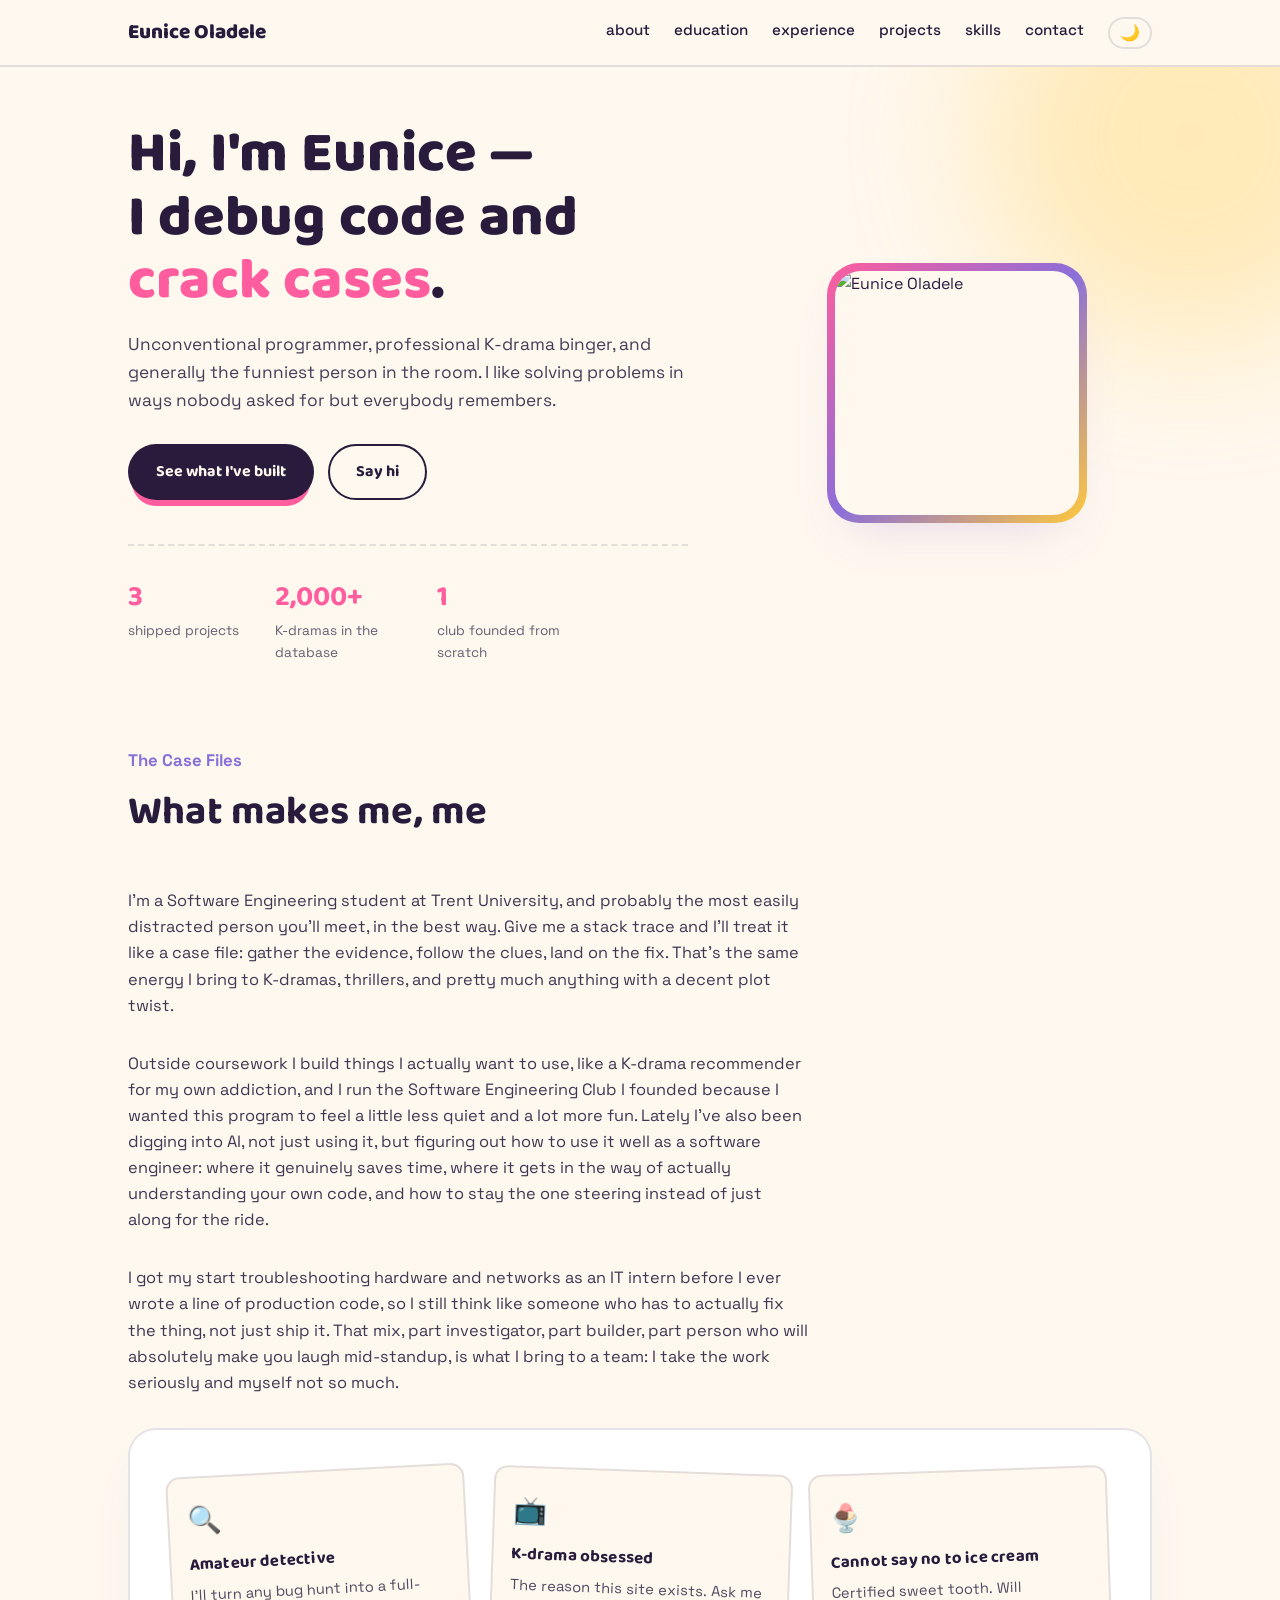
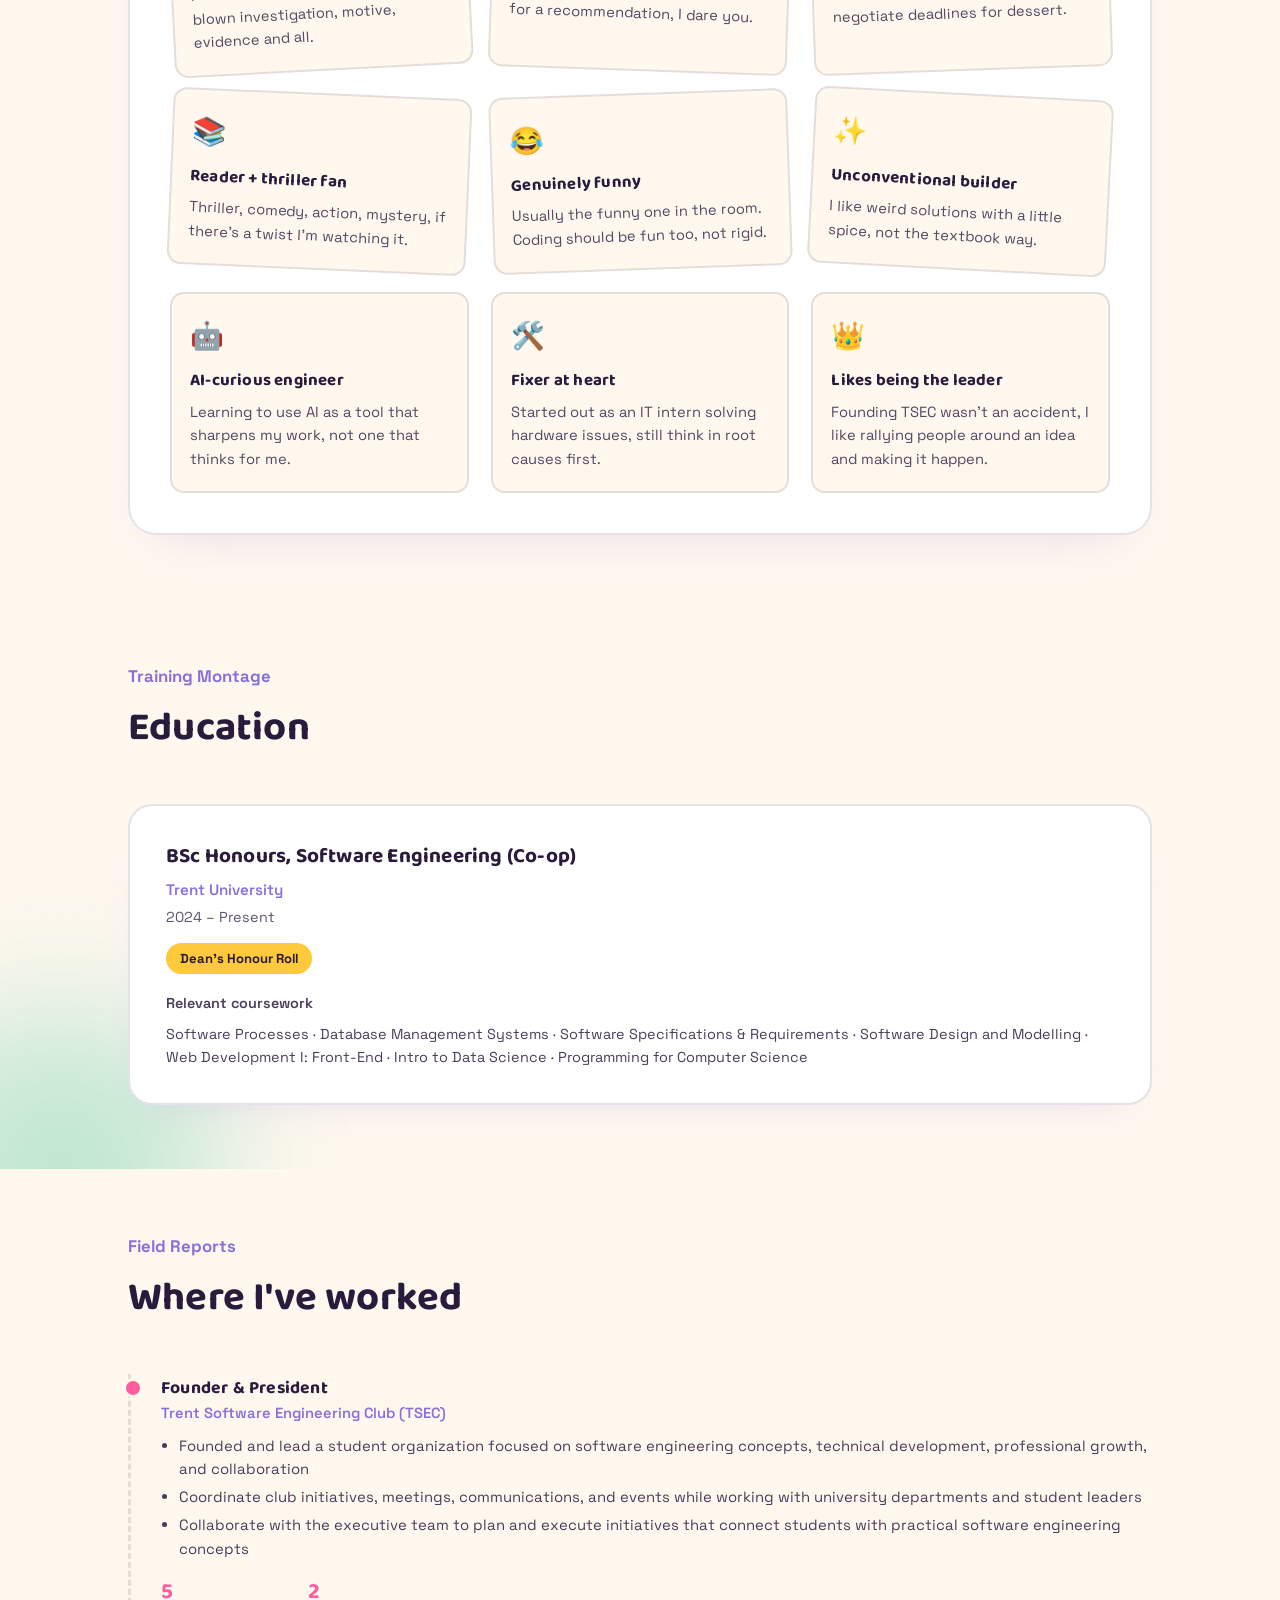
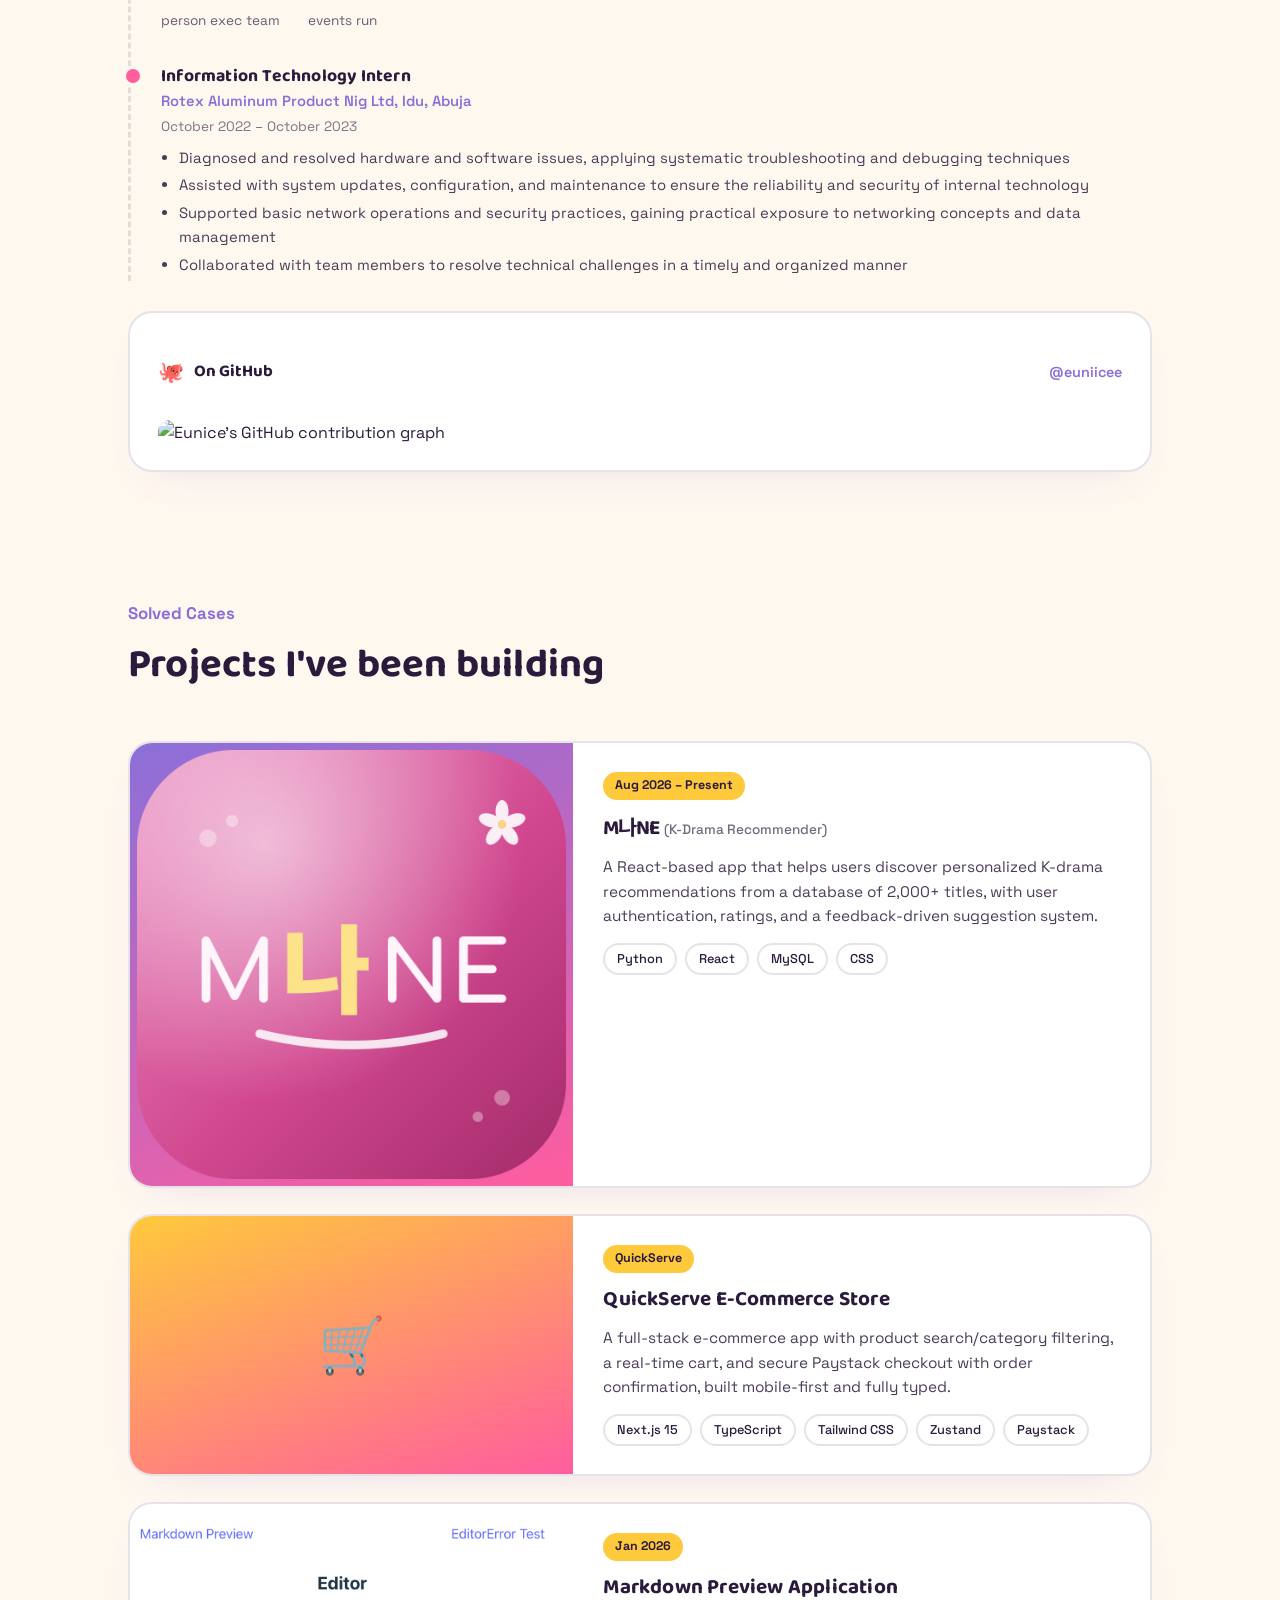
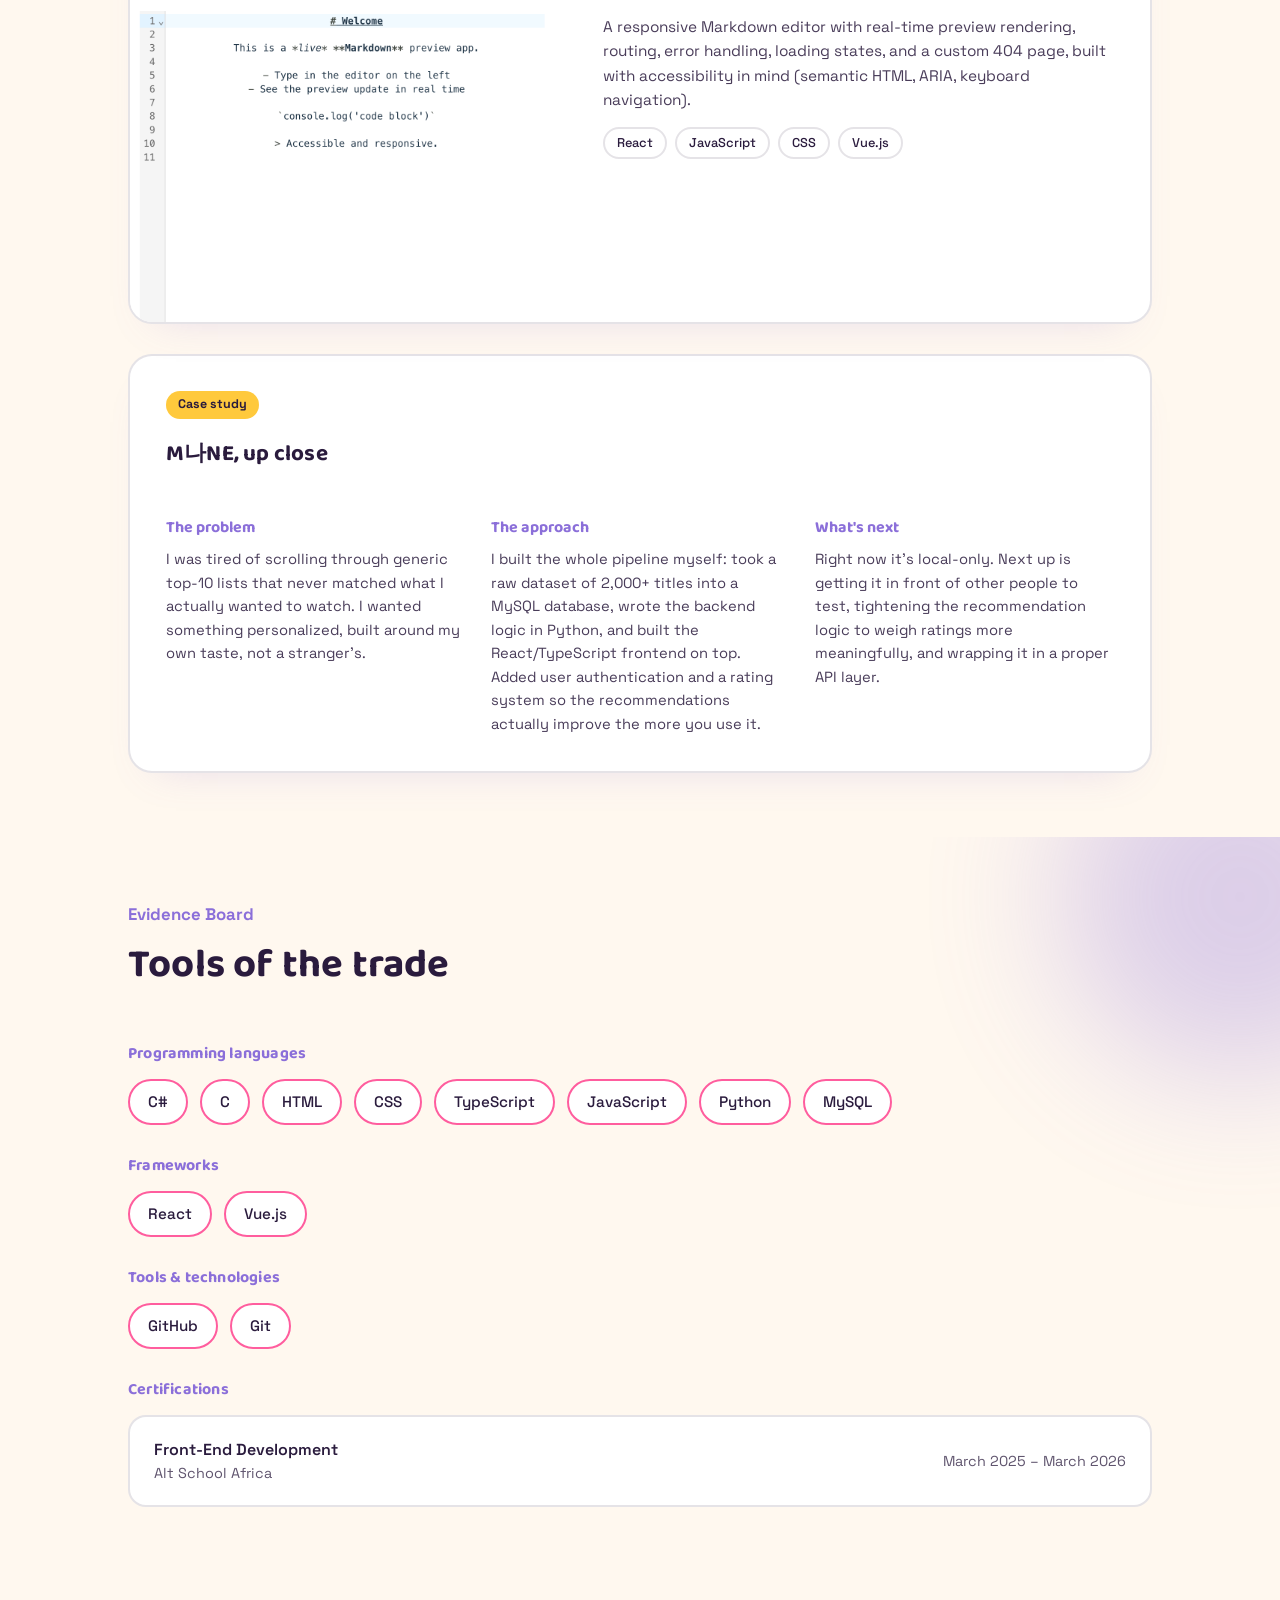
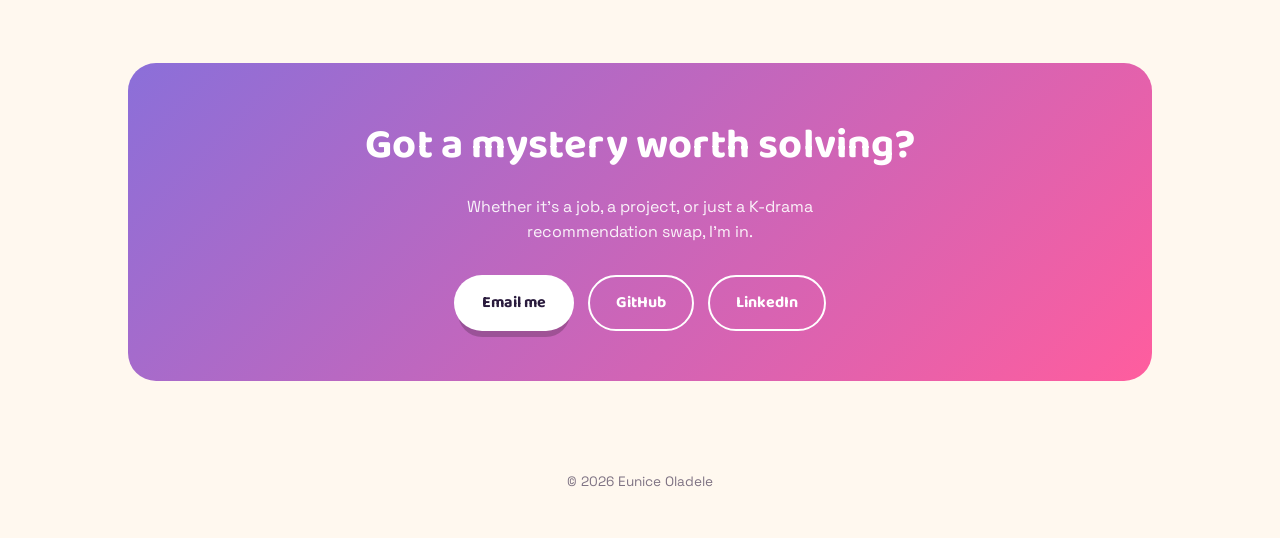
==== index.html @ f0a173c9 "Updated header" ====
<!DOCTYPE html>
<html lang="en">
<head>
<meta charset="UTF-8">
<meta name="viewport" content="width=device-width, initial-scale=1, viewport-fit=cover">
<title>Eunice Oladele — Case Closed on Boring Code</title>
<link rel="preconnect" href="https://fonts.googleapis.com">
<link href="https://fonts.googleapis.com/css2?family=Baloo+2:wght@500;700;800&family=Noto+Sans+KR:wght@700;800&family=Space+Grotesk:wght@400;500;700&display=swap" rel="stylesheet">
<link rel="stylesheet" href="style.css">
</head>
<body>

<nav>
  <div class="wrap">
    <div class="brand">Eunice<span> </span>Oladele</div>
    <ul>
      <li><a href="#about">about</a></li>
      <li><a href="#education">education</a></li>
      <li><a href="#experience">experience</a></li>
      <li><a href="#projects">projects</a></li>
      <li><a href="#skills">skills</a></li>
      <li><a href="#contact">contact</a></li>
      <li><button id="theme-toggle" aria-label="Toggle dark and light mode">🌙</button></li>
    </ul>
  </div>
</nav>

<section class="hero">
  <div class="bg-blob" style="width:420px; height:420px; top:-140px; right:-120px; background:var(--yellow);"></div>
  <div class="wrap">
    <div class="hero-text">
      <h1>Hi, I'm Eunice —<br>I debug code and <em>crack cases</em>.</h1>
      <p class="lede">Unconventional programmer, professional K-drama binger, and generally the funniest person in the room. I like solving problems in ways nobody asked for but everybody remembers.</p>
      <div class="cta-row">
        <a class="btn btn-solid" href="#projects">See what I've built</a>
        <a class="btn btn-outline" href="#contact">Say hi</a>
      </div>
      <div class="stat-row">
        <div class="stat"><strong>3</strong><span>shipped projects</span></div>
        <div class="stat"><strong>2,000+</strong><span>K-dramas in the database</span></div>
        <div class="stat"><strong>1</strong><span>club founded from scratch</span></div>
      </div>
    </div>
   
    <div class="photo-card">
      <img src="/euniicee.github.io/img/EO - 4.png" height="200" fill="%23FFF8EF"/%3E%3Ccircle cx="100" cy="78" r="38" fill="%23E8DAFB"/%3E%3Cpath d="M30 190c8-46 46-70 70-70s62 24 70 70" fill="%23E8DAFB"/%3E%3C/svg%3E" alt="Eunice Oladele">
    </div>
  </div>
</section>

<section id="about">
  <div class="wrap">
    <div class="sec-head">
      <div class="kicker">The Case Files</div>
      <h2>What makes me, me</h2>
    </div>
    <p style="max-width:68ch; font-size:1.02rem; opacity:.88; margin-bottom:32px;">
      I'm a Software Engineering student at Trent University, and probably the most easily distracted person you'll meet, in the best way. Give me a stack trace and I'll treat it like a case file: gather the evidence, follow the clues, land on the fix. That's the same energy I bring to K-dramas, thrillers, and pretty much anything with a decent plot twist.
    </p>
    <p style="max-width:68ch; font-size:1.02rem; opacity:.88; margin-bottom:32px;">
      Outside coursework I build things I actually want to use, like a K-drama recommender for my own addiction, and I run the Software Engineering Club I founded because I wanted this program to feel a little less quiet and a lot more fun. Lately I've also been digging into AI, not just using it, but figuring out how to use it well as a software engineer: where it genuinely saves time, where it gets in the way of actually understanding your own code, and how to stay the one steering instead of just along for the ride.
    </p>
    <p style="max-width:68ch; font-size:1.02rem; opacity:.88; margin-bottom:32px;">
      I got my start troubleshooting hardware and networks as an IT intern before I ever wrote a line of production code, so I still think like someone who has to actually fix the thing, not just ship it. That mix, part investigator, part builder, part person who will absolutely make you laugh mid-standup, is what I bring to a team: I take the work seriously and myself not so much.
    </p>
    <div class="board">
      <div class="pins">
        <div class="pin"><div class="ic">🔍</div><h3>Amateur detective</h3><p>I'll turn any bug hunt into a full-blown investigation, motive, evidence and all.</p></div>
        <div class="pin"><div class="ic">📺</div><h3>K-drama obsessed</h3><p>The reason this site exists. Ask me for a recommendation, I dare you.</p></div>
        <div class="pin"><div class="ic">🍨</div><h3>Cannot say no to ice cream</h3><p>Certified sweet tooth. Will negotiate deadlines for dessert.</p></div>
        <div class="pin"><div class="ic">📚</div><h3>Reader + thriller fan</h3><p>Thriller, comedy, action, mystery, if there's a twist I'm watching it.</p></div>
        <div class="pin"><div class="ic">😂</div><h3>Genuinely funny</h3><p>Usually the funny one in the room. Coding should be fun too, not rigid.</p></div>
        <div class="pin"><div class="ic">✨</div><h3>Unconventional builder</h3><p>I like weird solutions with a little spice, not the textbook way.</p></div>
        <div class="pin"><div class="ic">🤖</div><h3>AI-curious engineer</h3><p>Learning to use AI as a tool that sharpens my work, not one that thinks for me.</p></div>
        <div class="pin"><div class="ic">🛠️</div><h3>Fixer at heart</h3><p>Started out as an IT intern solving hardware issues, still think in root causes first.</p></div>
        <div class="pin"><div class="ic">👑</div><h3>Likes being the leader</h3><p>Founding TSEC wasn't an accident, I like rallying people around an idea and making it happen.</p></div>
      </div>
    </div>
  </div>
</section>

<section id="education">
  <div class="bg-blob" style="width:320px; height:320px; bottom:-160px; left:-100px; background:var(--mint);"></div>
  <div class="wrap">
    <div class="sec-head">
      <div class="kicker">Training Montage</div>
      <h2>Education</h2>
    </div>
    <div class="edu-card">
      <h3>BSc Honours, Software Engineering (Co-op)</h3>
      <div class="role">Trent University</div>
      <div class="meta">2024 – Present</div>
      <span class="honor">Dean's Honour Roll</span>
      <div class="courses">
        <strong>Relevant coursework</strong>
        Software Processes · Database Management Systems · Software Specifications &amp; Requirements · Software Design and Modelling · Web Development I: Front-End · Intro to Data Science · Programming for Computer Science
      </div>
    </div>
  </div>
</section>

<section id="experience">
  <div class="wrap">
    <div class="sec-head">
      <div class="kicker">Field Reports</div>
      <h2>Where I've worked</h2>
    </div>
    <div class="timeline">
      <div class="tl-item">
        <h3>Founder &amp; President</h3>
        <div class="role">Trent Software Engineering Club (TSEC)</div>
        <ul>
          <li>Founded and lead a student organization focused on software engineering concepts, technical development, professional growth, and collaboration</li>
          <li>Coordinate club initiatives, meetings, communications, and events while working with university departments and student leaders</li>
          <li>Collaborate with the executive team to plan and execute initiatives that connect students with practical software engineering concepts</li>
        </ul>
        <div class="tsec-stats">
          <div class="stat"><strong>5</strong><span>person exec team</span></div>
          <div class="stat"><strong>2</strong><span>events run</span></div>
        </div>
      </div>
      <div class="tl-item">
        <h3>Information Technology Intern</h3>
        <div class="role">Rotex Aluminum Product Nig Ltd, Idu, Abuja</div>
        <div class="meta" style="font-size:.85rem; opacity:.6; margin-top:2px;">October 2022 – October 2023</div>
        <ul>
          <li>Diagnosed and resolved hardware and software issues, applying systematic troubleshooting and debugging techniques</li>
          <li>Assisted with system updates, configuration, and maintenance to ensure the reliability and security of internal technology</li>
          <li>Supported basic network operations and security practices, gaining practical exposure to networking concepts and data management</li>
          <li>Collaborated with team members to resolve technical challenges in a timely and organized manner</li>
        </ul>
      </div>
    </div>
    <div class="github-card">
      <div class="github-card-head">
        <span>🐙</span>
        <h4>On GitHub</h4>
        <a href="https://github.com/euniicee" target="_blank" rel="noopener">@euniicee</a>
      </div>
      <img class="github-graph" src="https://ghchart.rshah.org/FF5D9E/euniicee" alt="Eunice's GitHub contribution graph" loading="lazy">
    </div>
  </div>
</section>

<section id="projects">
  <div class="wrap">
    <div class="sec-head">
      <div class="kicker">Solved Cases</div>
      <h2>Projects I've been building</h2>
    </div>
    <div class="proj">
      <div class="proj-card">
        <div class="proj-art" style="padding:0;"><img src="[data-uri]" alt="Mㅣne app logo" style="width:100%;height:100%;object-fit:cover;display:block;"></div>
        <div class="proj-body">
          <span class="tag">Aug 2026 – Present</span>
          <h3 style="letter-spacing:-0.01em;">M<span style="display:inline-block; margin:0 -0.06em; font-family:'Noto Sans KR', 'Baloo 2', sans-serif; vertical-align:-0.03em;">나</span>NE <span style="font-family:'Space Grotesk',sans-serif; font-weight:500; font-size:.85rem; opacity:.65; letter-spacing:normal;">(K-Drama Recommender)</span></h3>
          <p>A React-based app that helps users discover personalized K-drama recommendations from a database of 2,000+ titles, with user authentication, ratings, and a feedback-driven suggestion system.</p>
          <div class="stack">
            <span class="chip">Python</span><span class="chip">React</span><span class="chip">MySQL</span><span class="chip">CSS</span>
          </div>
        </div>
      </div>
      <div class="proj-card">
        <div class="proj-art alt2">🛒</div>
        <div class="proj-body">
          <span class="tag">QuickServe</span>
          <h3>QuickServe E-Commerce Store</h3>
          <p>A full-stack e-commerce app with product search/category filtering, a real-time cart, and secure Paystack checkout with order confirmation, built mobile-first and fully typed.</p>
          <div class="stack">
            <span class="chip">Next.js 15</span><span class="chip">TypeScript</span><span class="chip">Tailwind CSS</span><span class="chip">Zustand</span><span class="chip">Paystack</span>
          </div>
        </div>
      </div>
      <div class="proj-card">
        <div class="proj-art alt" style="padding:0;"><img src="[data-uri]" alt="Markdown Preview Application editor screenshot" style="width:100%;height:100%;object-fit:cover;display:block;"></div>
        <div class="proj-body">
          <span class="tag">Jan 2026</span>
          <h3>Markdown Preview Application</h3>
          <p>A responsive Markdown editor with real-time preview rendering, routing, error handling, loading states, and a custom 404 page, built with accessibility in mind (semantic HTML, ARIA, keyboard navigation).</p>
          <div class="stack">
            <span class="chip">React</span><span class="chip">JavaScript</span><span class="chip">CSS</span><span class="chip">Vue.js</span>
          </div>
        </div>
      </div>
    </div>

    <div class="case-study">
      <div class="case-head">
        <span class="tag">Case study</span>
        <h3>M나NE, up close</h3>
      </div>
      <div class="case-grid">
        <div class="case-col">
          <h4>The problem</h4>
          <p>I was tired of scrolling through generic top-10 lists that never matched what I actually wanted to watch. I wanted something personalized, built around my own taste, not a stranger's.</p>
        </div>
        <div class="case-col">
          <h4>The approach</h4>
          <p>I built the whole pipeline myself: took a raw dataset of 2,000+ titles into a MySQL database, wrote the backend logic in Python, and built the React/TypeScript frontend on top. Added user authentication and a rating system so the recommendations actually improve the more you use it.</p>
        </div>
        <div class="case-col">
          <h4>What's next</h4>
          <p>Right now it's local-only. Next up is getting it in front of other people to test, tightening the recommendation logic to weigh ratings more meaningfully, and wrapping it in a proper API layer.</p>
        </div>
      </div>
    </div>
  </div>
</section>

<section id="skills">
  <div class="bg-blob" style="width:360px; height:360px; top:-120px; right:-140px; background:var(--grape);"></div>
  <div class="wrap">
    <div class="sec-head">
      <div class="kicker">Evidence Board</div>
      <h2>Tools of the trade</h2>
    </div>
    <div class="skill-block">
      <h3>Programming languages</h3>
      <div class="skill-grid">
        <span class="chip">C#</span><span class="chip">C</span><span class="chip">HTML</span><span class="chip">CSS</span><span class="chip">TypeScript</span><span class="chip">JavaScript</span><span class="chip">Python</span><span class="chip">MySQL</span>
      </div>
    </div>
    <div class="skill-block">
      <h3>Frameworks</h3>
      <div class="skill-grid"><span class="chip">React</span><span class="chip">Vue.js</span></div>
    </div>
    <div class="skill-block">
      <h3>Tools &amp; technologies</h3>
      <div class="skill-grid"><span class="chip">GitHub</span><span class="chip">Git</span></div>
    </div>
    <div class="skill-block">
      <h3>Certifications</h3>
      <div class="cert-card">
        <div>
          <div class="name">Front-End Development</div>
          <div class="issuer">Alt School Africa</div>
        </div>
        <div class="issuer">March 2025 – March 2026</div>
      </div>
    </div>
  </div>
</section>

<section id="contact">
  <div class="wrap">
    <div class="contact-card">
      <h2>Got a mystery worth solving?</h2>
      <p>Whether it's a job, a project, or just a K-drama recommendation swap, I'm in.</p>
      <div class="cta-row">
        <a class="btn btn-solid" href="mailto:euniceoladele0@gmail.com">Email me</a>
        <a class="btn btn-outline" href="https://github.com/euniicee" target="_blank" rel="noopener">GitHub</a>
        <a class="btn btn-outline" href="https://linkedin.com/in/eunice-oladele" target="_blank" rel="noopener">LinkedIn</a>
      </div>
    </div>
  </div>
</section>

<footer>© 2026 Eunice Oladele</footer>

<script>
  (function() {
    var root = document.documentElement;
    var btn = document.getElementById('theme-toggle');
    var saved = localStorage.getItem('theme');
    if (saved) {
      root.setAttribute('data-theme', saved);
      btn.textContent = saved === 'dark' ? '☀️' : '🌙';
    }
    btn.addEventListener('click', function() {
      var current = root.getAttribute('data-theme');
      var isDark = current === 'dark' || (!current && window.matchMedia('(prefers-color-scheme: dark)').matches);
      var next = isDark ? 'light' : 'dark';
      root.setAttribute('data-theme', next);
      localStorage.setItem('theme', next);
      btn.textContent = next === 'dark' ? '☀️' : '🌙';
    });
  })();
</script>
</body>
</html>
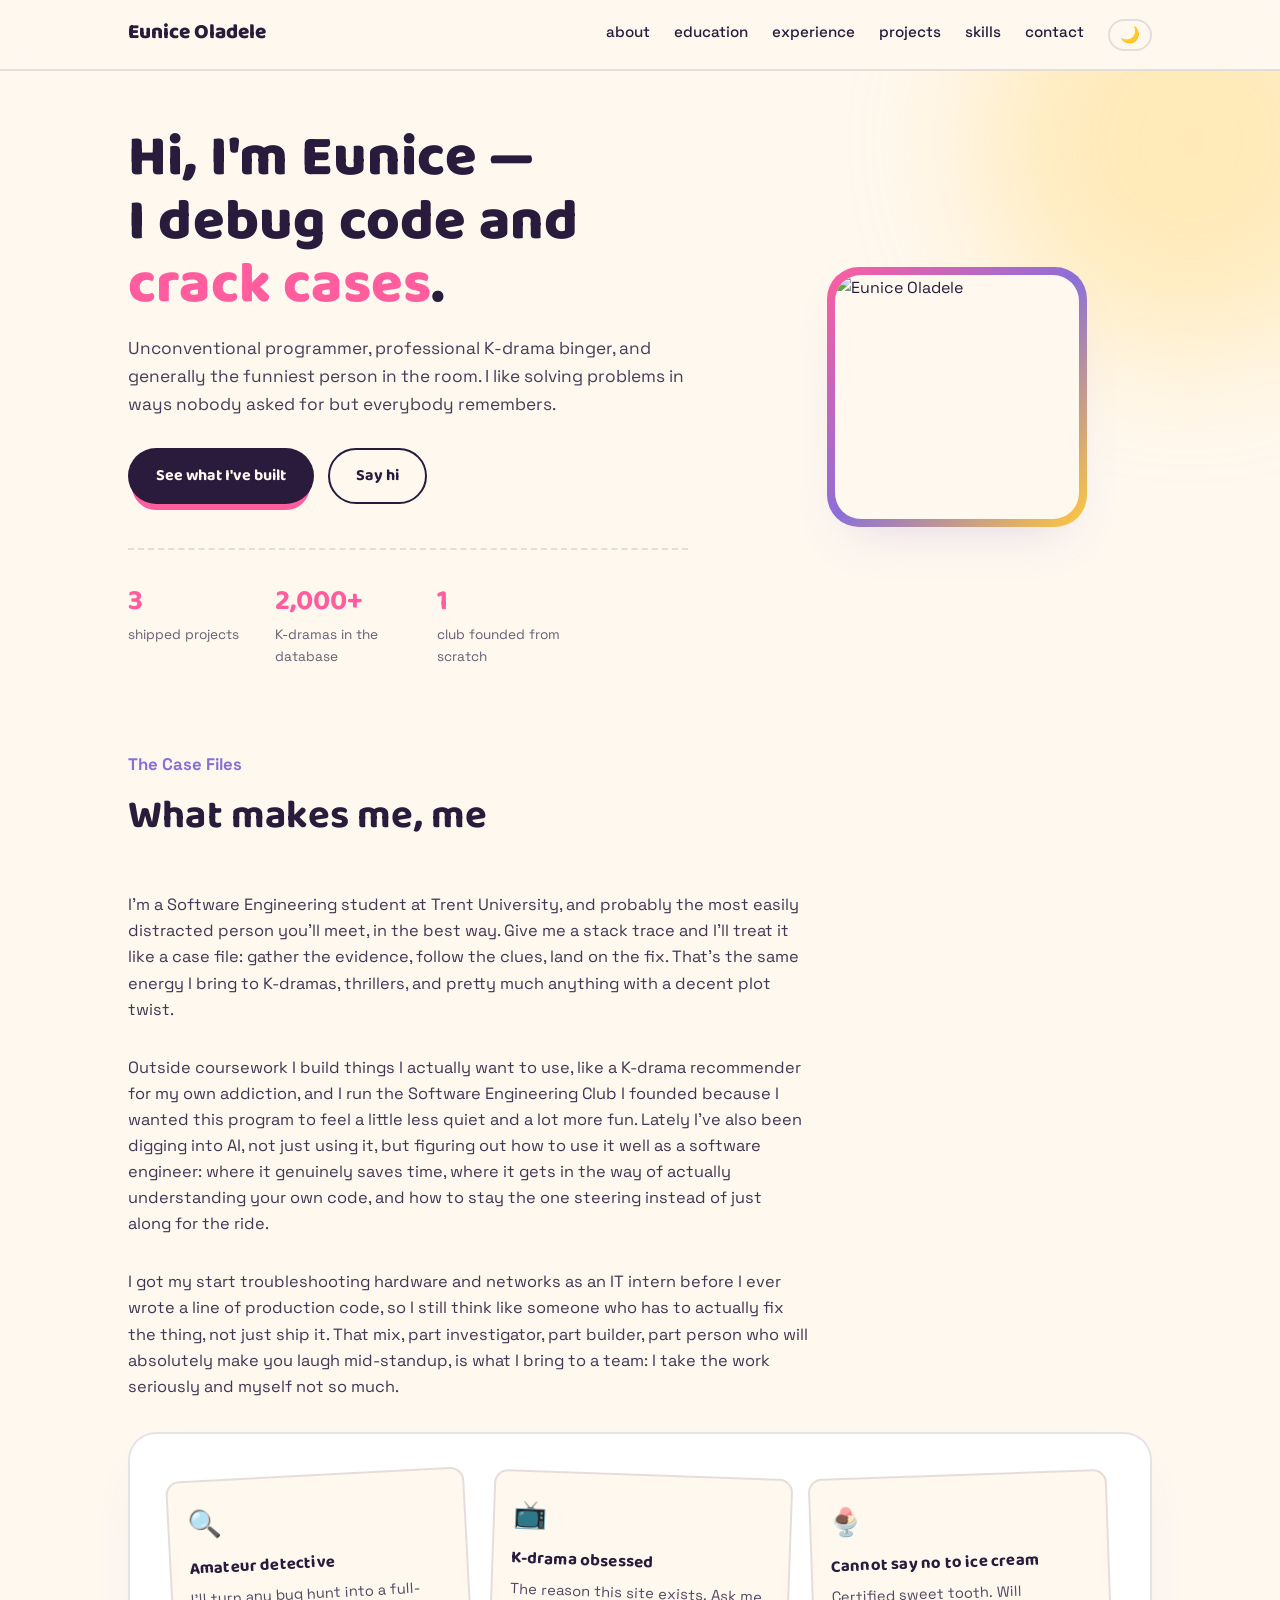
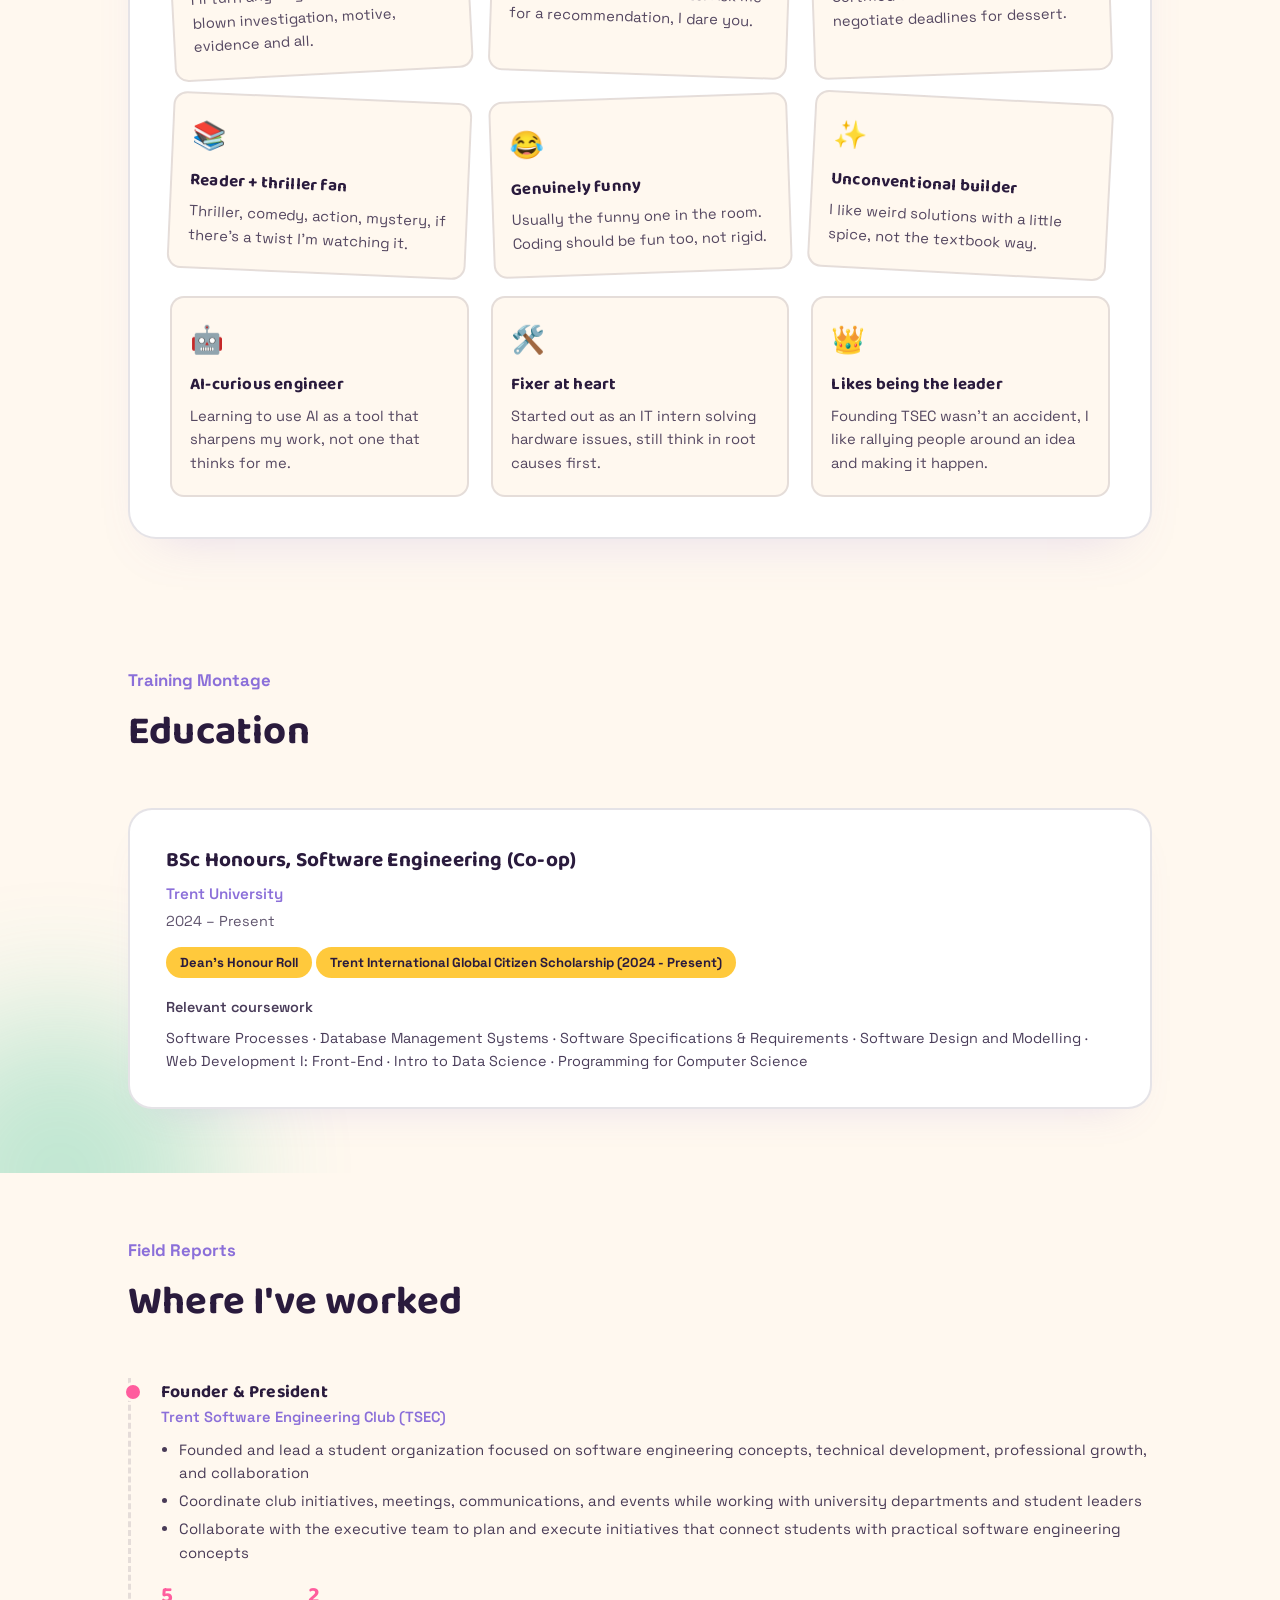
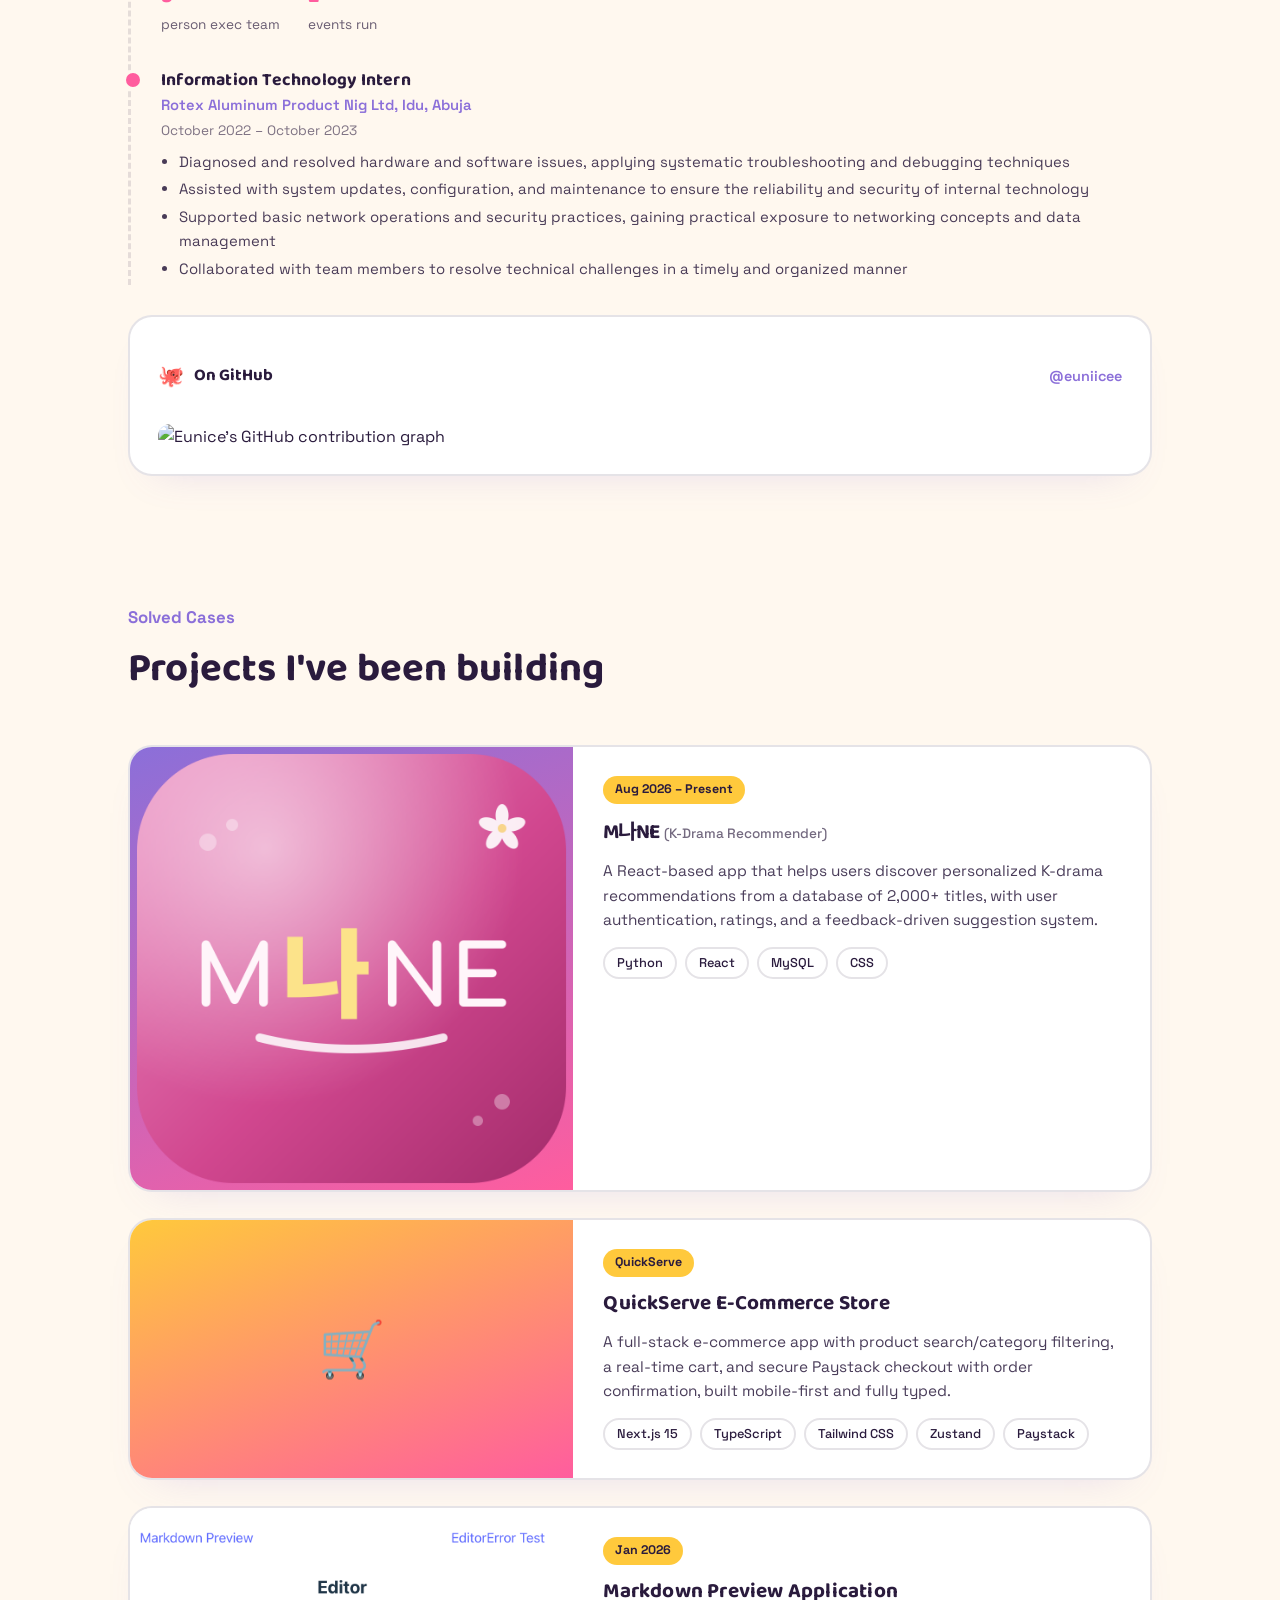
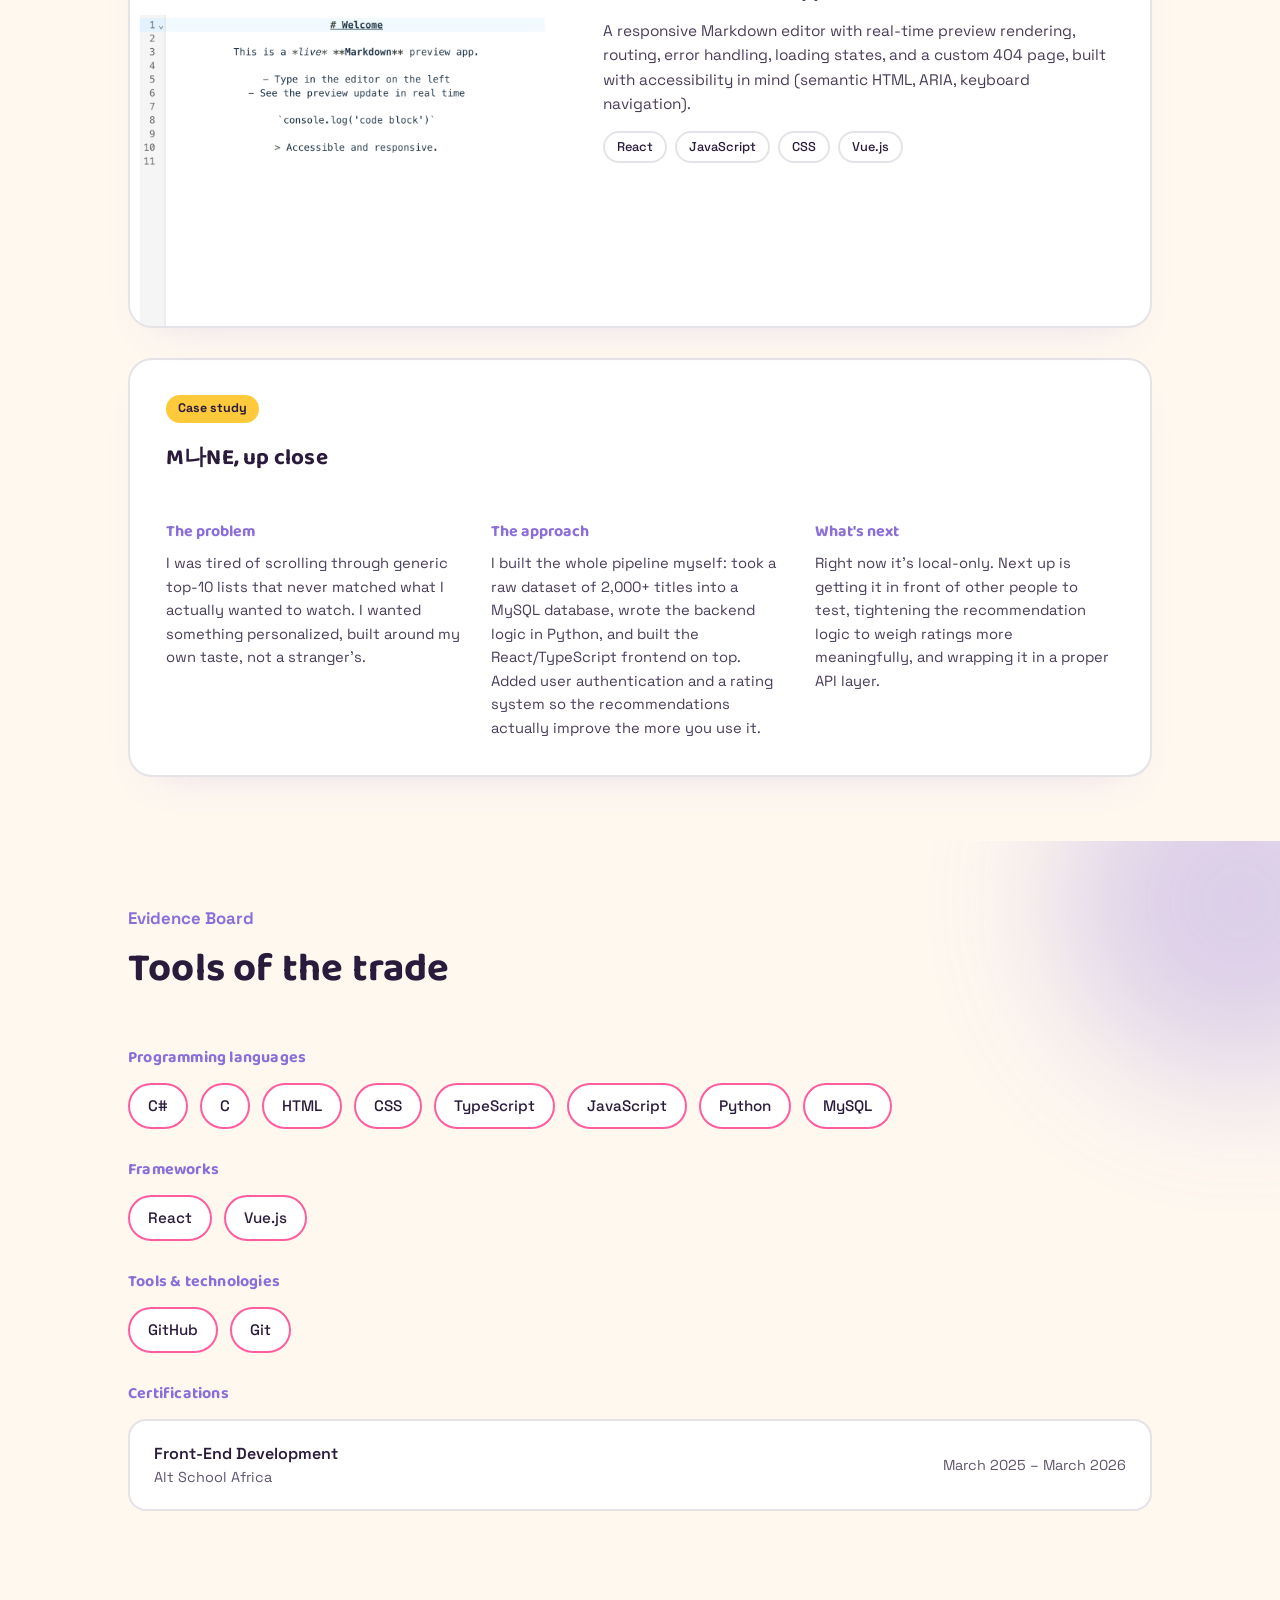
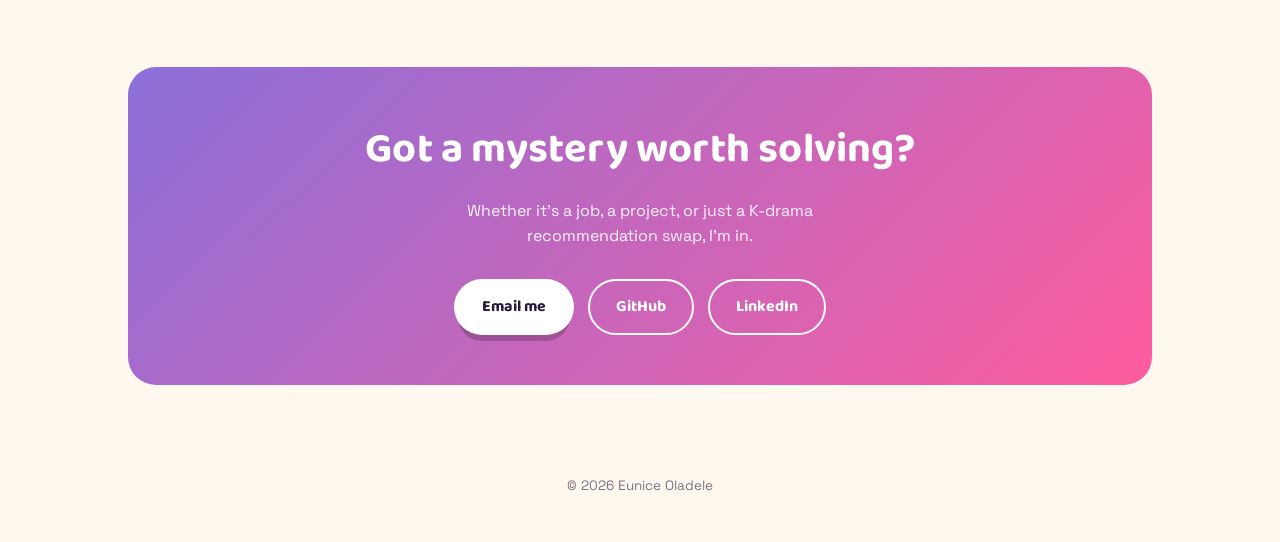
==== commit e2fee4a6: "updated formatting" ====
--- a/index.html
+++ b/index.html
@@ -12,7 +12,9 @@
 
 <nav>
   <div class="wrap">
-    <div class="brand">Eunice<span> </span>Oladele</div>
+    <a href="index.html">
+      <div class="brand">Eunice<span> </span>Oladele</div>
+    </a>
     <ul>
       <li><a href="#about">about</a></li>
       <li><a href="#education">education</a></li>
@@ -43,7 +45,7 @@
     </div>
    
     <div class="photo-card">
-      <img src="/euniicee.github.io/img/EO - 4.png" height="200" fill="%23FFF8EF"/%3E%3Ccircle cx="100" cy="78" r="38" fill="%23E8DAFB"/%3E%3Cpath d="M30 190c8-46 46-70 70-70s62 24 70 70" fill="%23E8DAFB"/%3E%3C/svg%3E" alt="Eunice Oladele">
+      <img src="./img/EO - 4.png" height="200" fill="%23FFF8EF"/%3E%3Ccircle cx="100" cy="78" r="38" fill="%23E8DAFB"/%3E%3Cpath d="M30 190c8-46 46-70 70-70s62 24 70 70" fill="%23E8DAFB"/%3E%3C/svg%3E" alt="Eunice Oladele">
     </div>
   </div>
 </section>
@@ -91,6 +93,7 @@
       <div class="role">Trent University</div>
       <div class="meta">2024 – Present</div>
       <span class="honor">Dean's Honour Roll</span>
+      <span class="honor">Trent International Global Citizen Scholarship (2024 - Present)</span>
       <div class="courses">
         <strong>Relevant coursework</strong>
         Software Processes · Database Management Systems · Software Specifications &amp; Requirements · Software Design and Modelling · Web Development I: Front-End · Intro to Data Science · Programming for Computer Science
--- a/style.css
+++ b/style.css
@@ -1,195 +1,646 @@
-:root{
-    --cream:#FFF8EF;
-    --ink:#2A1B3D;
-    --pink:#FF5D9E;
-    --grape:#8B6FD9;
-    --mint:#2FBF8F;
-    --yellow:#FFC93C;
-    --card:#FFFFFF;
-    --line:rgba(42,27,61,0.12);
-    --shadow:rgba(139,111,217,0.25);
-    padding-top:env(safe-area-inset-top,0px);
-    padding-bottom:env(safe-area-inset-bottom,0px);
-    box-sizing:border-box;
+:root {
+  --cream: #fff8ef;
+  --ink: #2a1b3d;
+  --pink: #ff5d9e;
+  --grape: #8b6fd9;
+  --mint: #2fbf8f;
+  --yellow: #ffc93c;
+  --card: #ffffff;
+  --line: rgba(42, 27, 61, 0.12);
+  --shadow: rgba(139, 111, 217, 0.25);
+  padding-top: env(safe-area-inset-top, 0px);
+  padding-bottom: env(safe-area-inset-bottom, 0px);
+  box-sizing: border-box;
+}
+@media (prefers-color-scheme: dark) {
+  :root:not([data-theme="light"]) {
+    --cream: #221732;
+    --ink: #f5efff;
+    --card: #2e2043;
+    --line: rgba(245, 239, 255, 0.14);
+    --shadow: rgba(0, 0, 0, 0.4);
   }
-  @media (prefers-color-scheme: dark){
-    :root:not([data-theme="light"]){
-      --cream:#221732; --ink:#F5EFFF; --card:#2E2043; --line:rgba(245,239,255,0.14); --shadow:rgba(0,0,0,0.4);
-    }
+}
+:root[data-theme="dark"] {
+  --cream: #221732;
+  --ink: #f5efff;
+  --card: #2e2043;
+  --line: rgba(245, 239, 255, 0.14);
+  --shadow: rgba(0, 0, 0, 0.4);
+}
+html {
+  scroll-behavior: smooth;
+  scroll-padding-top: env(safe-area-inset-top, 0px);
+}
+* {
+  box-sizing: border-box;
+}
+body {
+  margin: 0;
+  background: var(--cream);
+  color: var(--ink);
+  font-family: "Space Grotesk", sans-serif;
+  line-height: 1.6;
+  overflow-x: hidden;
+}
+h1,
+h2,
+h3 {
+  font-family: "Baloo 2", sans-serif;
+  margin: 0;
+  letter-spacing: 0.2px;
+}
+a {
+  color: inherit;
+}
+.wrap {
+  max-width: 1080px;
+  margin: 0 auto;
+  padding: 0 28px;
+}
+section {
+  position: relative;
+  padding: 64px 0;
+}
+
+nav {
+  position: sticky;
+  top: env(safe-area-inset-top, 0px);
+  z-index: 50;
+  background: color-mix(in srgb, var(--cream) 88%, transparent);
+  backdrop-filter: blur(8px);
+  border-bottom: 2px solid var(--line);
+}
+nav .wrap {
+  display: flex;
+  align-items: center;
+  justify-content: space-between;
+  padding-top: 16px;
+  padding-bottom: 16px;
+}
+.brand {
+  font-family: "Baloo 2", sans-serif;
+  font-weight: 800;
+  font-size: 1.3rem;
+}
+.brand span {
+  color: var(--pink);
+}
+nav ul {
+  display: flex;
+  gap: 24px;
+  list-style: none;
+  margin: 0;
+  padding: 0;
+  flex-wrap: wrap;
+}
+nav a {
+  text-decoration: none;
+  font-weight: 500;
+  font-size: 0.95rem;
+  padding-bottom: 2px;
+  border-bottom: 2px solid transparent;
+  transition: border-color 0.2s;
+}
+nav a:hover,
+nav a:focus-visible {
+  border-color: var(--pink);
+}
+@media (max-width: 640px) {
+  nav ul {
+    gap: 12px;
+    font-size: 0.82rem;
   }
-  :root[data-theme="dark"]{
-    --cream:#221732; --ink:#F5EFFF; --card:#2E2043; --line:rgba(245,239,255,0.14); --shadow:rgba(0,0,0,0.4);
+}
+#theme-toggle {
+  background: none;
+  border: 2px solid var(--line);
+  border-radius: 100px;
+  cursor: pointer;
+  font-size: 1rem;
+  line-height: 1;
+  padding: 6px 10px;
+  color: var(--ink);
+  transition:
+    border-color 0.2s,
+    transform 0.2s;
+}
+#theme-toggle:hover {
+  border-color: var(--pink);
+  transform: scale(1.08);
+}
+
+.hero {
+  padding-top: 56px;
+  padding-bottom: 20px;
+}
+.hero .wrap {
+  display: grid;
+  grid-template-columns: 1.2fr 0.8fr;
+  gap: 48px;
+  align-items: center;
+}
+@media (max-width: 820px) {
+  .hero .wrap {
+    grid-template-columns: 1fr;
   }
-  html{scroll-behavior:smooth; scroll-padding-top:env(safe-area-inset-top,0px);}
-  *{box-sizing:border-box;}
-  body{
-    margin:0; background:var(--cream); color:var(--ink);
-    font-family:'Space Grotesk', sans-serif; line-height:1.6;
-    overflow-x:hidden;
+}
+.hero-text {
+  max-width: 56ch;
+}
+.photo-card {
+  justify-self: center;
+  width: min(260px, 70vw);
+  aspect-ratio: 1;
+  border-radius: 32px;
+  padding: 8px;
+  background: linear-gradient(135deg, var(--pink), var(--grape), var(--yellow));
+  box-shadow: 0 24px 50px -24px var(--shadow);
+}
+.photo-card img {
+  width: 100%;
+  height: 100%;
+  object-fit: cover;
+  border-radius: 26px;
+  display: block;
+  background: var(--cream);
+}
+.hero h1 {
+  font-size: clamp(2.4rem, 5vw, 3.6rem);
+  font-weight: 800;
+  line-height: 1.1;
+}
+.hero h1 em {
+  font-style: normal;
+  color: var(--pink);
+}
+.hero p.lede {
+  max-width: 56ch;
+  margin-top: 18px;
+  font-size: 1.08rem;
+  opacity: 0.85;
+}
+.cta-row {
+  display: flex;
+  gap: 14px;
+  margin-top: 30px;
+  flex-wrap: wrap;
+}
+.btn {
+  font-family: "Baloo 2", sans-serif;
+  font-weight: 700;
+  font-size: 1rem;
+  padding: 13px 26px;
+  border-radius: 100px;
+  text-decoration: none;
+  display: inline-block;
+  transition:
+    transform 0.18s ease,
+    box-shadow 0.18s ease;
+  border: 2px solid transparent;
+}
+.btn:hover,
+.btn:focus-visible {
+  transform: translateY(-3px);
+}
+.btn-solid {
+  background: var(--ink);
+  color: var(--cream);
+  box-shadow: 0 10px 0 -4px var(--pink);
+}
+.btn-outline {
+  border-color: var(--ink);
+  color: var(--ink);
+}
+
+.stat-row {
+  display: flex;
+  gap: 36px;
+  flex-wrap: wrap;
+  margin-top: 44px;
+  padding-top: 28px;
+  border-top: 2px dashed var(--line);
+}
+.stat {
+  display: flex;
+  flex-direction: column;
+}
+.stat strong {
+  font-family: "Baloo 2", sans-serif;
+  font-size: 1.8rem;
+  color: var(--pink);
+}
+.stat span {
+  font-size: 0.85rem;
+  opacity: 0.7;
+  max-width: 14ch;
+}
+
+.bg-blob {
+  position: absolute;
+  border-radius: 50%;
+  filter: blur(70px);
+  opacity: 0.3;
+  z-index: 0;
+  pointer-events: none;
+}
+section {
+  overflow: hidden;
+}
+section .wrap {
+  position: relative;
+  z-index: 1;
+}
+
+.kicker {
+  font-weight: 700;
+  color: var(--grape);
+  font-size: 1.05rem;
+  margin-bottom: 6px;
+}
+.sec-head h2 {
+  font-size: clamp(1.8rem, 3.2vw, 2.5rem);
+}
+.sec-head {
+  margin-bottom: 44px;
+  max-width: 60ch;
+}
+
+.board {
+  background: var(--card);
+  border: 2px solid var(--line);
+  border-radius: 28px;
+  padding: 40px;
+  box-shadow: 0 24px 50px -30px var(--shadow);
+}
+.pins {
+  display: grid;
+  grid-template-columns: repeat(3, 1fr);
+  gap: 22px;
+}
+@media (max-width: 760px) {
+  .pins {
+    grid-template-columns: repeat(2, 1fr);
   }
-  h1,h2,h3{font-family:'Baloo 2', sans-serif; margin:0; letter-spacing:0.2px;}
-  a{color:inherit;}
-  .wrap{max-width:1080px; margin:0 auto; padding:0 28px;}
-  section{position:relative; padding:64px 0;}
-
-  nav{
-    position:sticky; top:env(safe-area-inset-top,0px); z-index:50;
-    background:color-mix(in srgb, var(--cream) 88%, transparent);
-    backdrop-filter:blur(8px);
-    border-bottom:2px solid var(--line);
+}
+@media (max-width: 480px) {
+  .pins {
+    grid-template-columns: 1fr;
   }
-  nav .wrap{display:flex; align-items:center; justify-content:space-between; padding-top:16px; padding-bottom:16px;}
-  .brand{font-family:'Baloo 2',sans-serif; font-weight:800; font-size:1.3rem;}
-  .brand span{color:var(--pink);}
-  nav ul{display:flex; gap:24px; list-style:none; margin:0; padding:0; flex-wrap:wrap;}
-  nav a{text-decoration:none; font-weight:500; font-size:0.95rem; padding-bottom:2px; border-bottom:2px solid transparent; transition:border-color .2s;}
-  nav a:hover, nav a:focus-visible{border-color:var(--pink);}
-  @media(max-width:640px){ nav ul{gap:12px; font-size:0.82rem;} }
-  #theme-toggle{
-    background:none; border:2px solid var(--line); border-radius:100px; cursor:pointer;
-    font-size:1rem; line-height:1; padding:6px 10px; color:var(--ink); transition:border-color .2s, transform .2s;
+}
+.pin {
+  background: var(--cream);
+  border-radius: 14px;
+  padding: 20px 18px;
+  border: 2px solid var(--line);
+  transform: rotate(var(--r, 0deg));
+  transition:
+    transform 0.25s ease,
+    box-shadow 0.25s ease;
+}
+.pin:hover {
+  transform: rotate(0deg) translateY(-4px);
+  box-shadow: 0 16px 30px -14px var(--shadow);
+}
+.pin:nth-child(1) {
+  --r: -3deg;
+}
+.pin:nth-child(2) {
+  --r: 2deg;
+}
+.pin:nth-child(3) {
+  --r: -2deg;
+}
+.pin:nth-child(4) {
+  --r: 2.5deg;
+}
+.pin:nth-child(5) {
+  --r: -2deg;
+}
+.pin:nth-child(6) {
+  --r: 3deg;
+}
+.pin .ic {
+  font-size: 1.7rem;
+}
+.pin h3 {
+  font-size: 1.05rem;
+  margin-top: 10px;
+}
+.pin p {
+  margin: 6px 0 0;
+  font-size: 0.92rem;
+  opacity: 0.8;
+}
+
+.edu-card {
+  background: var(--card);
+  border: 2px solid var(--line);
+  border-radius: 24px;
+  padding: 34px 36px;
+  box-shadow: 0 20px 40px -28px var(--shadow);
+}
+.edu-card h3 {
+  font-size: 1.3rem;
+}
+.edu-card .role {
+  color: var(--grape);
+  font-weight: 600;
+  font-size: 0.95rem;
+  margin-top: 4px;
+}
+.edu-card .meta {
+  font-size: 0.9rem;
+  opacity: 0.75;
+  margin-top: 4px;
+}
+.edu-card .honor {
+  display: inline-block;
+  margin-top: 14px;
+  background: var(--yellow);
+  color: var(--ink);
+  font-weight: 700;
+  font-size: 0.82rem;
+  padding: 5px 14px;
+  border-radius: 100px;
+}
+.edu-card .courses {
+  margin-top: 18px;
+  font-size: 0.9rem;
+  opacity: 0.85;
+}
+.edu-card .courses strong {
+  display: block;
+  margin-bottom: 8px;
+  opacity: 1;
+  font-weight: 600;
+}
+
+.timeline {
+  border-left: 3px dashed var(--line);
+  padding-left: 30px;
+  display: flex;
+  flex-direction: column;
+  gap: 30px;
+}
+.tl-item {
+  position: relative;
+}
+.tl-item::before {
+  content: "";
+  position: absolute;
+  left: -38px;
+  top: 4px;
+  width: 14px;
+  height: 14px;
+  border-radius: 50%;
+  background: var(--pink);
+  border: 3px solid var(--cream);
+}
+.tl-item h3 {
+  font-size: 1.1rem;
+}
+.tl-item .role {
+  color: var(--grape);
+  font-weight: 600;
+  font-size: 0.92rem;
+}
+.tl-item ul {
+  margin: 8px 0 0;
+  padding-left: 18px;
+  opacity: 0.85;
+  font-size: 0.93rem;
+}
+.tl-item li {
+  margin-bottom: 4px;
+}
+.tsec-stats {
+  display: flex;
+  gap: 28px;
+  margin-top: 14px;
+}
+.tsec-stats .stat strong {
+  font-size: 1.4rem;
+}
+
+.github-card {
+  margin-top: 30px;
+  background: var(--card);
+  border: 2px solid var(--line);
+  border-radius: 24px;
+  padding: 24px 28px;
+  box-shadow: 0 20px 40px -28px var(--shadow);
+  overflow: hidden;
+}
+.github-card-head {
+  display: flex;
+  align-items: center;
+  gap: 10px;
+  margin-bottom: 12px;
+  flex-wrap: wrap;
+}
+.github-card-head span {
+  font-size: 1.3rem;
+}
+.github-card-head h4 {
+  font-family: "Baloo 2", sans-serif;
+  font-size: 1.05rem;
+}
+.github-card-head a {
+  margin-left: auto;
+  font-size: 0.9rem;
+  color: var(--grape);
+  font-weight: 600;
+  text-decoration: none;
+}
+.github-card-head a:hover {
+  text-decoration: underline;
+}
+.github-graph {
+  width: 100%;
+  height: auto;
+  border-radius: 12px;
+  display: block;
+}
+
+.proj {
+  display: grid;
+  grid-template-columns: 1fr;
+  gap: 26px;
+}
+.proj-card {
+  background: var(--card);
+  border-radius: 24px;
+  border: 2px solid var(--line);
+  overflow: hidden;
+  display: grid;
+  grid-template-columns: 1fr 1.3fr;
+  box-shadow: 0 20px 40px -28px var(--shadow);
+  transition: transform 0.2s ease;
+}
+.proj-card:hover {
+  transform: translateY(-4px);
+}
+@media (max-width: 720px) {
+  .proj-card {
+    grid-template-columns: 1fr;
   }
-  #theme-toggle:hover{border-color:var(--pink); transform:scale(1.08);}
-
-  .hero{padding-top:56px; padding-bottom:20px;}
-  .hero .wrap{display:grid; grid-template-columns:1.2fr 0.8fr; gap:48px; align-items:center;}
-  @media(max-width:820px){ .hero .wrap{grid-template-columns:1fr;} }
-  .hero-text{max-width:56ch;}
-  .photo-card{
-    justify-self:center; width:min(260px,70vw); aspect-ratio:1; border-radius:32px;
-    padding:8px; background:linear-gradient(135deg, var(--pink), var(--grape), var(--yellow));
-    box-shadow:0 24px 50px -24px var(--shadow);
+}
+.proj-art {
+  background: linear-gradient(160deg, var(--grape), var(--pink));
+  display: flex;
+  align-items: center;
+  justify-content: center;
+  font-size: 3.4rem;
+  color: #fff;
+  min-height: 160px;
+}
+.proj-art.alt {
+  background: linear-gradient(160deg, var(--mint), var(--grape));
+}
+.proj-art.alt2 {
+  background: linear-gradient(160deg, var(--yellow), var(--pink));
+}
+.proj-body {
+  padding: 28px 30px;
+}
+.tag {
+  display: inline-block;
+  font-size: 0.78rem;
+  font-weight: 700;
+  background: var(--yellow);
+  color: var(--ink);
+  padding: 4px 12px;
+  border-radius: 100px;
+  margin-bottom: 10px;
+}
+.proj-body h3 {
+  font-size: 1.3rem;
+}
+.proj-body p {
+  opacity: 0.85;
+  font-size: 0.96rem;
+  margin: 10px 0 14px;
+}
+.stack {
+  display: flex;
+  flex-wrap: wrap;
+  gap: 8px;
+}
+.chip {
+  font-size: 0.8rem;
+  border: 2px solid var(--line);
+  padding: 4px 12px;
+  border-radius: 100px;
+  font-weight: 500;
+}
+
+.case-study {
+  margin-top: 30px;
+  background: var(--card);
+  border: 2px solid var(--line);
+  border-radius: 24px;
+  padding: 34px 36px;
+  box-shadow: 0 20px 40px -28px var(--shadow);
+}
+.case-head {
+  margin-bottom: 20px;
+}
+.case-head h3 {
+  font-size: 1.4rem;
+  margin-top: 8px;
+}
+.case-grid {
+  display: grid;
+  grid-template-columns: repeat(3, 1fr);
+  gap: 26px;
+}
+@media (max-width: 760px) {
+  .case-grid {
+    grid-template-columns: 1fr;
   }
-  .photo-card img{
-    width:100%; height:100%; object-fit:cover; border-radius:26px; display:block; background:var(--cream);
-  }
-  .hero h1{font-size:clamp(2.4rem,5vw,3.6rem); font-weight:800; line-height:1.1;}
-  .hero h1 em{font-style:normal; color:var(--pink);}
-  .hero p.lede{max-width:56ch; margin-top:18px; font-size:1.08rem; opacity:.85;}
-  .cta-row{display:flex; gap:14px; margin-top:30px; flex-wrap:wrap;}
-  .btn{
-    font-family:'Baloo 2',sans-serif; font-weight:700; font-size:1rem;
-    padding:13px 26px; border-radius:100px; text-decoration:none; display:inline-block;
-    transition:transform .18s ease, box-shadow .18s ease; border:2px solid transparent;
-  }
-  .btn:hover, .btn:focus-visible{transform:translateY(-3px);}
-  .btn-solid{background:var(--ink); color:var(--cream); box-shadow:0 10px 0 -4px var(--pink);}
-  .btn-outline{border-color:var(--ink); color:var(--ink);}
-
-  .stat-row{display:flex; gap:36px; flex-wrap:wrap; margin-top:44px; padding-top:28px; border-top:2px dashed var(--line);}
-  .stat{display:flex; flex-direction:column;}
-  .stat strong{font-family:'Baloo 2',sans-serif; font-size:1.8rem; color:var(--pink);}
-  .stat span{font-size:.85rem; opacity:.7; max-width:14ch;}
-
-  .bg-blob{position:absolute; border-radius:50%; filter:blur(70px); opacity:.3; z-index:0; pointer-events:none;}
-  section{overflow:hidden;}
-  section .wrap{position:relative; z-index:1;}
-
-  .kicker{font-weight:700; color:var(--grape); font-size:1.05rem; margin-bottom:6px;}
-  .sec-head h2{font-size:clamp(1.8rem,3.2vw,2.5rem);}
-  .sec-head{margin-bottom:44px; max-width:60ch;}
-
-  .board{
-    background:var(--card); border:2px solid var(--line); border-radius:28px;
-    padding:40px; box-shadow:0 24px 50px -30px var(--shadow);
-  }
-  .pins{display:grid; grid-template-columns:repeat(3,1fr); gap:22px;}
-  @media(max-width:760px){ .pins{grid-template-columns:repeat(2,1fr);} }
-  @media(max-width:480px){ .pins{grid-template-columns:1fr;} }
-  .pin{
-    background:var(--cream); border-radius:14px; padding:20px 18px; border:2px solid var(--line);
-    transform:rotate(var(--r,0deg)); transition:transform .25s ease, box-shadow .25s ease;
-  }
-  .pin:hover{transform:rotate(0deg) translateY(-4px); box-shadow:0 16px 30px -14px var(--shadow);}
-  .pin:nth-child(1){--r:-3deg;} .pin:nth-child(2){--r:2deg;} .pin:nth-child(3){--r:-2deg;}
-  .pin:nth-child(4){--r:2.5deg;} .pin:nth-child(5){--r:-2deg;} .pin:nth-child(6){--r:3deg;}
-  .pin .ic{font-size:1.7rem;}
-  .pin h3{font-size:1.05rem; margin-top:10px;}
-  .pin p{margin:6px 0 0; font-size:.92rem; opacity:.8;}
-
-  .edu-card{
-    background:var(--card); border:2px solid var(--line); border-radius:24px; padding:34px 36px;
-    box-shadow:0 20px 40px -28px var(--shadow);
-  }
-  .edu-card h3{font-size:1.3rem;}
-  .edu-card .role{color:var(--grape); font-weight:600; font-size:.95rem; margin-top:4px;}
-  .edu-card .meta{font-size:.9rem; opacity:.75; margin-top:4px;}
-  .edu-card .honor{display:inline-block; margin-top:14px; background:var(--yellow); color:var(--ink); font-weight:700; font-size:.82rem; padding:5px 14px; border-radius:100px;}
-  .edu-card .courses{margin-top:18px; font-size:.9rem; opacity:.85;}
-  .edu-card .courses strong{display:block; margin-bottom:8px; opacity:1; font-weight:600;}
-
-  .timeline{border-left:3px dashed var(--line); padding-left:30px; display:flex; flex-direction:column; gap:30px;}
-  .tl-item{position:relative;}
-  .tl-item::before{content:"";position:absolute; left:-38px; top:4px; width:14px; height:14px; border-radius:50%; background:var(--pink); border:3px solid var(--cream);}
-  .tl-item h3{font-size:1.1rem;}
-  .tl-item .role{color:var(--grape); font-weight:600; font-size:.92rem;}
-  .tl-item ul{margin:8px 0 0; padding-left:18px; opacity:.85; font-size:.93rem;}
-  .tl-item li{margin-bottom:4px;}
-  .tsec-stats{display:flex; gap:28px; margin-top:14px;}
-  .tsec-stats .stat strong{font-size:1.4rem;}
-
-  .github-card{
-    margin-top:30px; background:var(--card); border:2px solid var(--line); border-radius:24px;
-    padding:24px 28px; box-shadow:0 20px 40px -28px var(--shadow); overflow:hidden;
-  }
-  .github-card-head{display:flex; align-items:center; gap:10px; margin-bottom:12px; flex-wrap:wrap;}
-  .github-card-head span{font-size:1.3rem;}
-  .github-card-head h4{font-family:'Baloo 2',sans-serif; font-size:1.05rem;}
-  .github-card-head a{margin-left:auto; font-size:.9rem; color:var(--grape); font-weight:600; text-decoration:none;}
-  .github-card-head a:hover{text-decoration:underline;}
-  .github-graph{width:100%; height:auto; border-radius:12px; display:block;}
-
-  .proj{display:grid; grid-template-columns:1fr; gap:26px;}
-  .proj-card{
-    background:var(--card); border-radius:24px; border:2px solid var(--line);
-    overflow:hidden; display:grid; grid-template-columns:1fr 1.3fr;
-    box-shadow:0 20px 40px -28px var(--shadow); transition:transform .2s ease;
-  }
-  .proj-card:hover{transform:translateY(-4px);}
-  @media(max-width:720px){ .proj-card{grid-template-columns:1fr;} }
-  .proj-art{
-    background:linear-gradient(160deg, var(--grape), var(--pink));
-    display:flex; align-items:center; justify-content:center; font-size:3.4rem; color:#fff;
-    min-height:160px;
-  }
-  .proj-art.alt{background:linear-gradient(160deg, var(--mint), var(--grape));}
-  .proj-art.alt2{background:linear-gradient(160deg, var(--yellow), var(--pink));}
-  .proj-body{padding:28px 30px;}
-  .tag{display:inline-block; font-size:.78rem; font-weight:700; background:var(--yellow); color:var(--ink); padding:4px 12px; border-radius:100px; margin-bottom:10px;}
-  .proj-body h3{font-size:1.3rem;}
-  .proj-body p{opacity:.85; font-size:.96rem; margin:10px 0 14px;}
-  .stack{display:flex; flex-wrap:wrap; gap:8px;}
-  .chip{font-size:.8rem; border:2px solid var(--line); padding:4px 12px; border-radius:100px; font-weight:500;}
-
-  .case-study{
-    margin-top:30px; background:var(--card); border:2px solid var(--line); border-radius:24px;
-    padding:34px 36px; box-shadow:0 20px 40px -28px var(--shadow);
-  }
-  .case-head{margin-bottom:20px;}
-  .case-head h3{font-size:1.4rem; margin-top:8px;}
-  .case-grid{display:grid; grid-template-columns:repeat(3,1fr); gap:26px;}
-  @media(max-width:760px){ .case-grid{grid-template-columns:1fr;} }
-  .case-col h4{font-family:'Baloo 2',sans-serif; font-size:1rem; color:var(--grape); margin-bottom:8px;}
-  .case-col p{font-size:.92rem; opacity:.85; margin:0;}
-
-  .skill-block{margin-bottom:28px;}
-  .skill-block h3{font-size:1rem; margin-bottom:12px; color:var(--grape);}
-  .skill-grid{display:flex; flex-wrap:wrap; gap:12px;}
-  .skill-grid .chip{font-size:.95rem; padding:9px 18px; background:var(--card); border-color:var(--pink);}
-  .cert-card{
-    background:var(--card); border:2px solid var(--line); border-radius:18px; padding:20px 24px;
-    display:flex; justify-content:space-between; align-items:center; flex-wrap:wrap; gap:8px;
-  }
-  .cert-card .name{font-weight:600;}
-  .cert-card .issuer{opacity:.75; font-size:.9rem;}
-
-  .contact-card{
-    background:linear-gradient(135deg, var(--grape), var(--pink)); color:#fff;
-    border-radius:28px; padding:50px 40px; text-align:center;
-  }
-  .contact-card h2{color:#fff; font-size:clamp(1.8rem,3.5vw,2.6rem);}
-  .contact-card p{opacity:.92; max-width:48ch; margin:14px auto 26px;}
-  .contact-card .cta-row{justify-content:center;}
-  .contact-card .btn-solid{background:#fff; color:var(--ink); box-shadow:0 10px 0 -4px rgba(0,0,0,.2);}
-  .contact-card .btn-outline{border-color:#fff; color:#fff;}
-  footer{text-align:center; padding:26px 0 46px; font-size:.85rem; opacity:.6;}
+}
+.case-col h4 {
+  font-family: "Baloo 2", sans-serif;
+  font-size: 1rem;
+  color: var(--grape);
+  margin-bottom: 8px;
+}
+.case-col p {
+  font-size: 0.92rem;
+  opacity: 0.85;
+  margin: 0;
+}
+
+.skill-block {
+  margin-bottom: 28px;
+}
+.skill-block h3 {
+  font-size: 1rem;
+  margin-bottom: 12px;
+  color: var(--grape);
+}
+.skill-grid {
+  display: flex;
+  flex-wrap: wrap;
+  gap: 12px;
+}
+.skill-grid .chip {
+  font-size: 0.95rem;
+  padding: 9px 18px;
+  background: var(--card);
+  border-color: var(--pink);
+}
+.cert-card {
+  background: var(--card);
+  border: 2px solid var(--line);
+  border-radius: 18px;
+  padding: 20px 24px;
+  display: flex;
+  justify-content: space-between;
+  align-items: center;
+  flex-wrap: wrap;
+  gap: 8px;
+}
+.cert-card .name {
+  font-weight: 600;
+}
+.cert-card .issuer {
+  opacity: 0.75;
+  font-size: 0.9rem;
+}
+
+.contact-card {
+  background: linear-gradient(135deg, var(--grape), var(--pink));
+  color: #fff;
+  border-radius: 28px;
+  padding: 50px 40px;
+  text-align: center;
+}
+.contact-card h2 {
+  color: #fff;
+  font-size: clamp(1.8rem, 3.5vw, 2.6rem);
+}
+.contact-card p {
+  opacity: 0.92;
+  max-width: 48ch;
+  margin: 14px auto 26px;
+}
+.contact-card .cta-row {
+  justify-content: center;
+}
+.contact-card .btn-solid {
+  background: #fff;
+  color: var(--ink);
+  box-shadow: 0 10px 0 -4px rgba(0, 0, 0, 0.2);
+}
+.contact-card .btn-outline {
+  border-color: #fff;
+  color: #fff;
+}
+footer {
+  text-align: center;
+  padding: 26px 0 46px;
+  font-size: 0.85rem;
+  opacity: 0.6;
+}
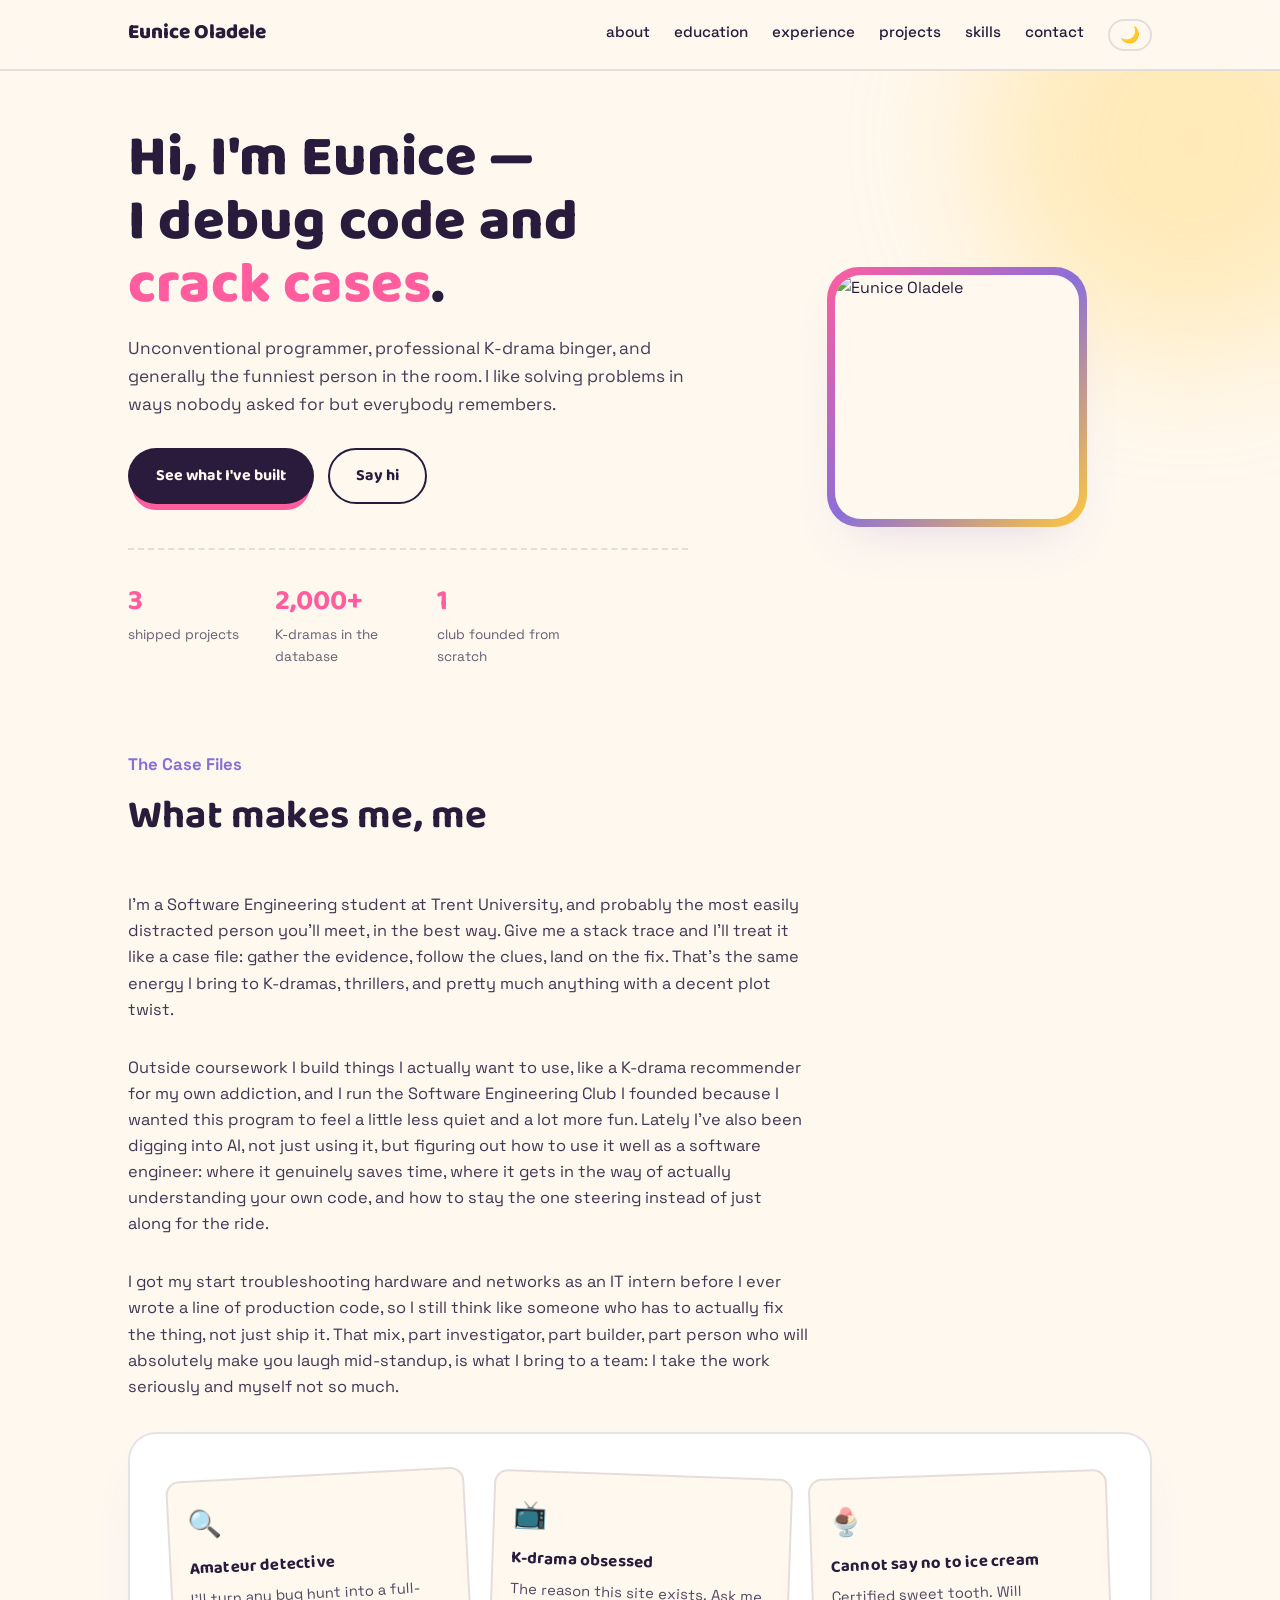
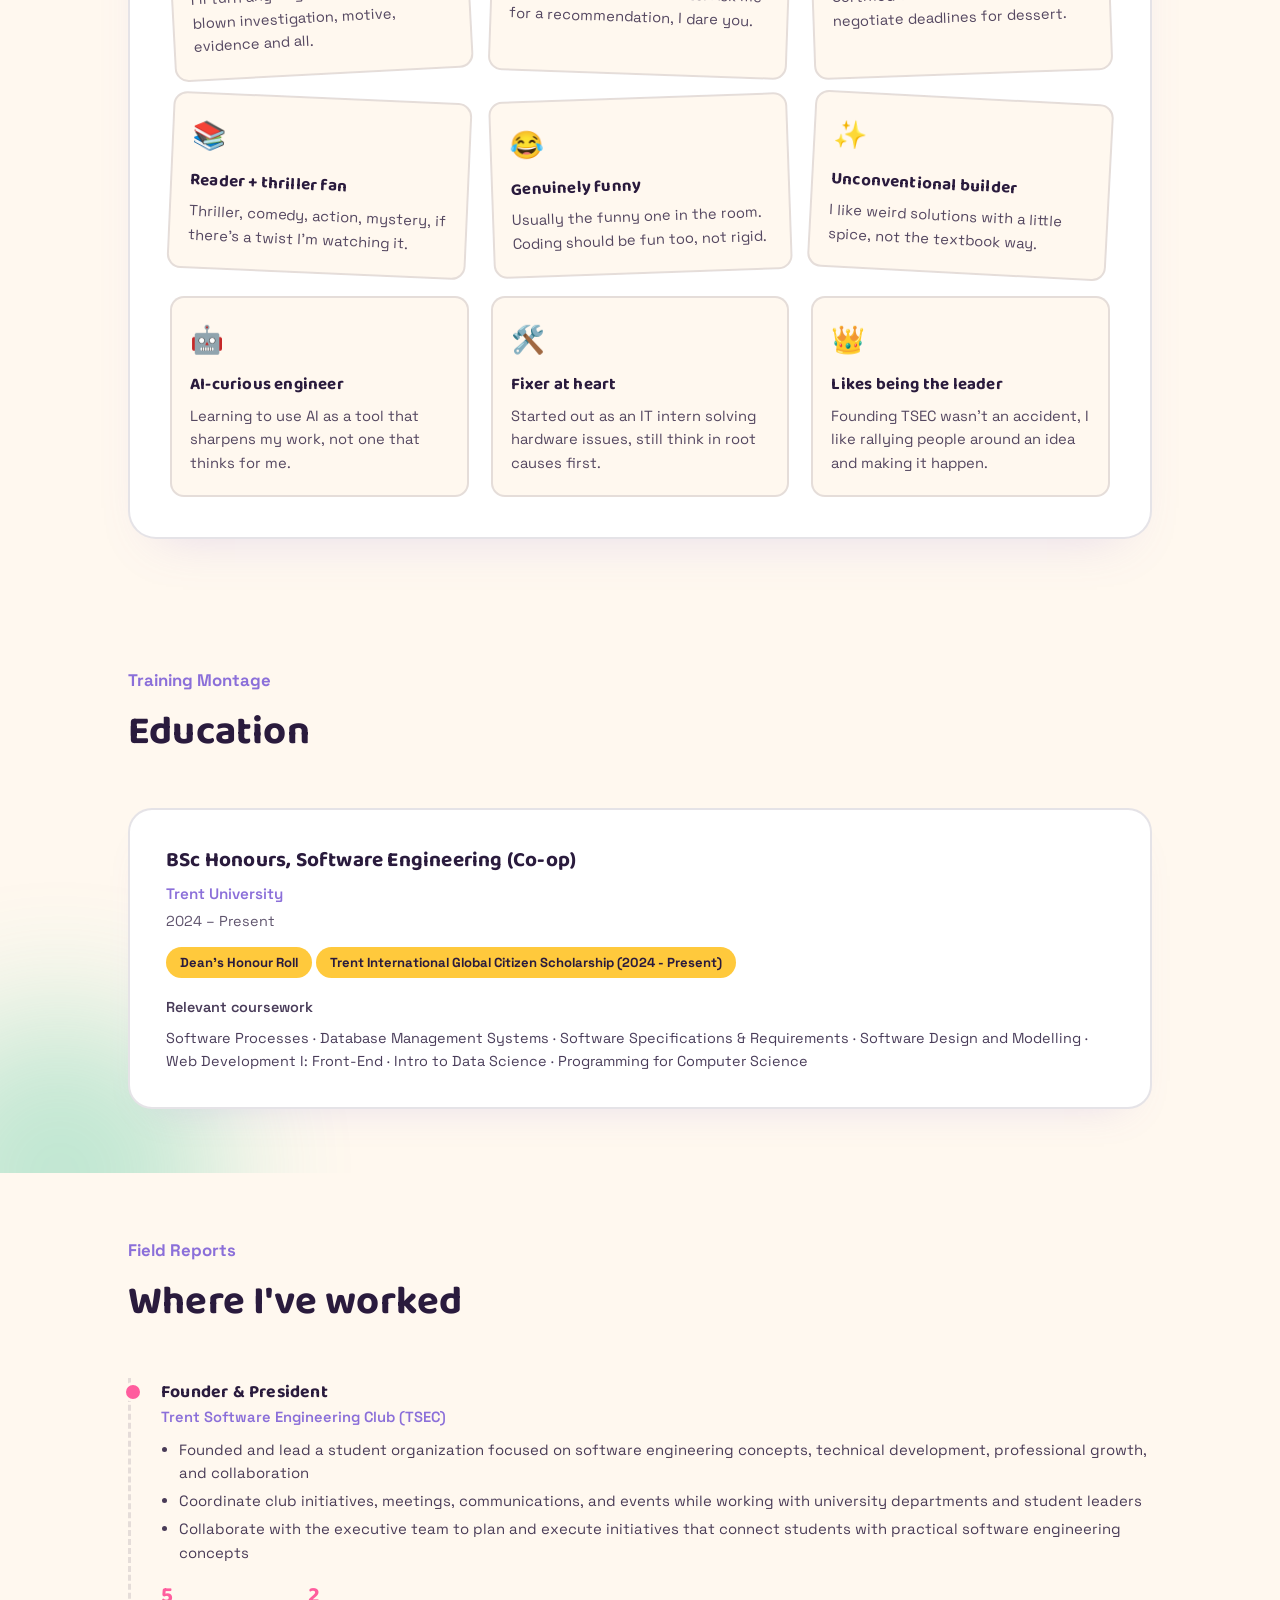
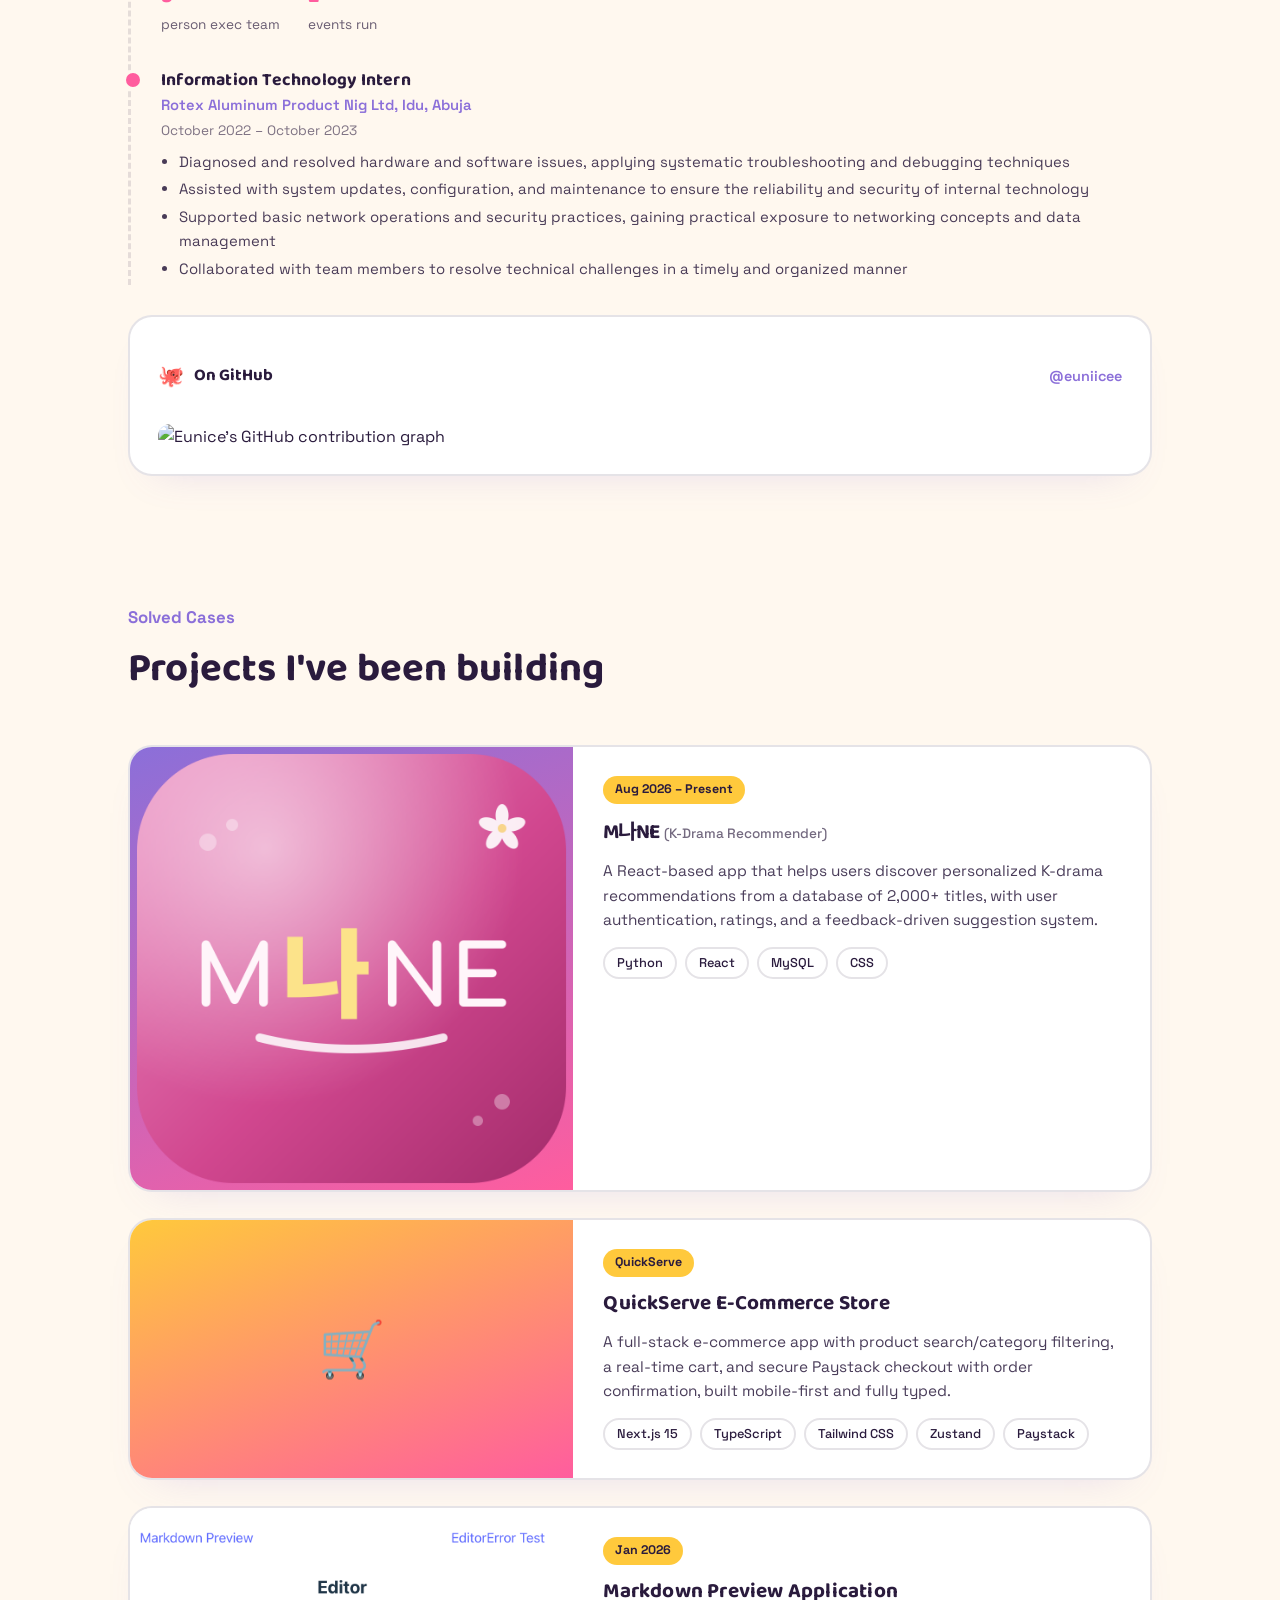
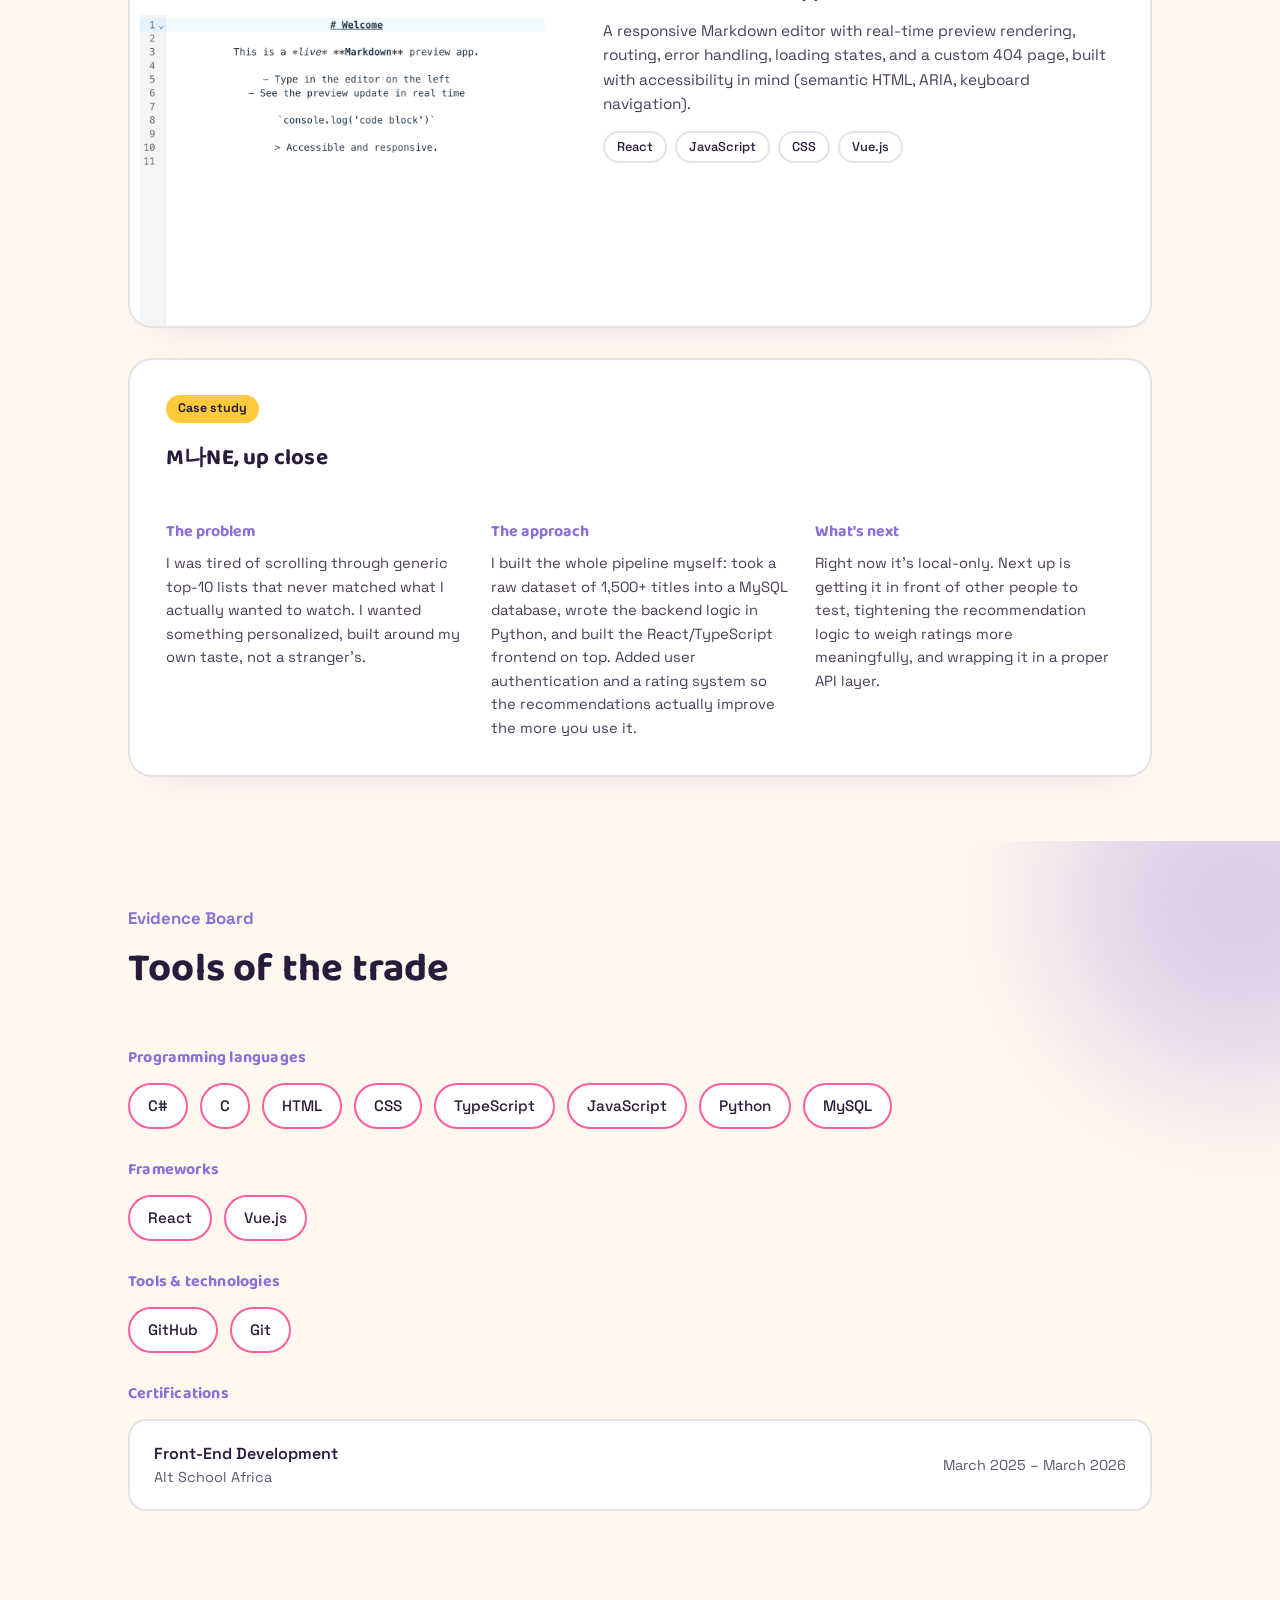
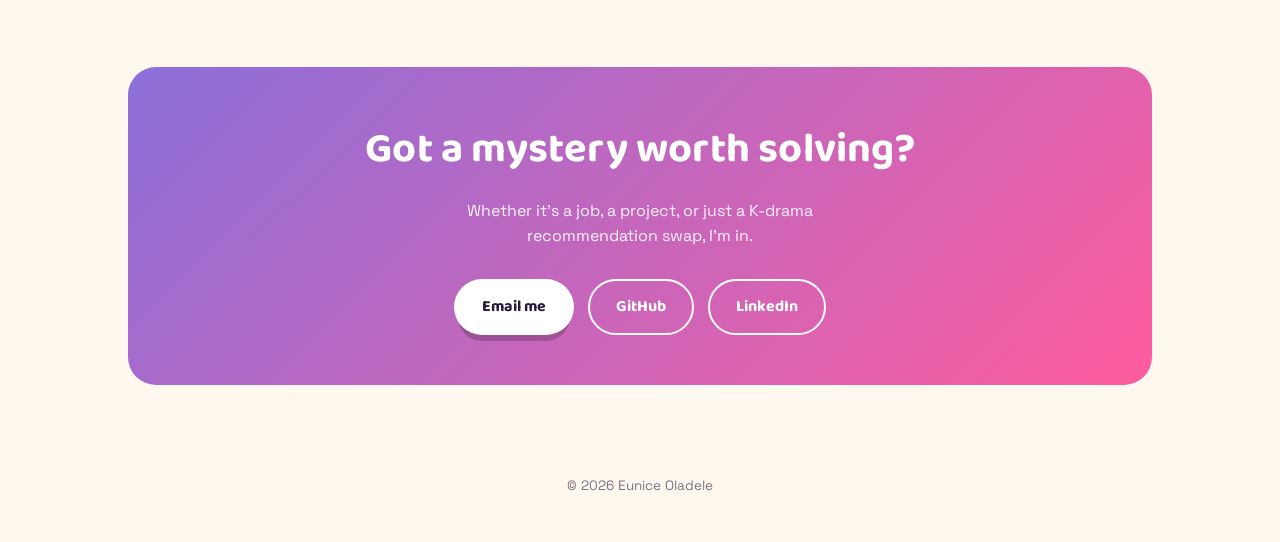
==== commit e96bd71f: "Updated project details" ====
--- a/index.html
+++ b/index.html
@@ -199,7 +199,7 @@
         </div>
         <div class="case-col">
           <h4>The approach</h4>
-          <p>I built the whole pipeline myself: took a raw dataset of 2,000+ titles into a MySQL database, wrote the backend logic in Python, and built the React/TypeScript frontend on top. Added user authentication and a rating system so the recommendations actually improve the more you use it.</p>
+          <p>I built the whole pipeline myself: took a raw dataset of 1,500+ titles into a MySQL database, wrote the backend logic in Python, and built the React/TypeScript frontend on top. Added user authentication and a rating system so the recommendations actually improve the more you use it.</p>
         </div>
         <div class="case-col">
           <h4>What's next</h4>
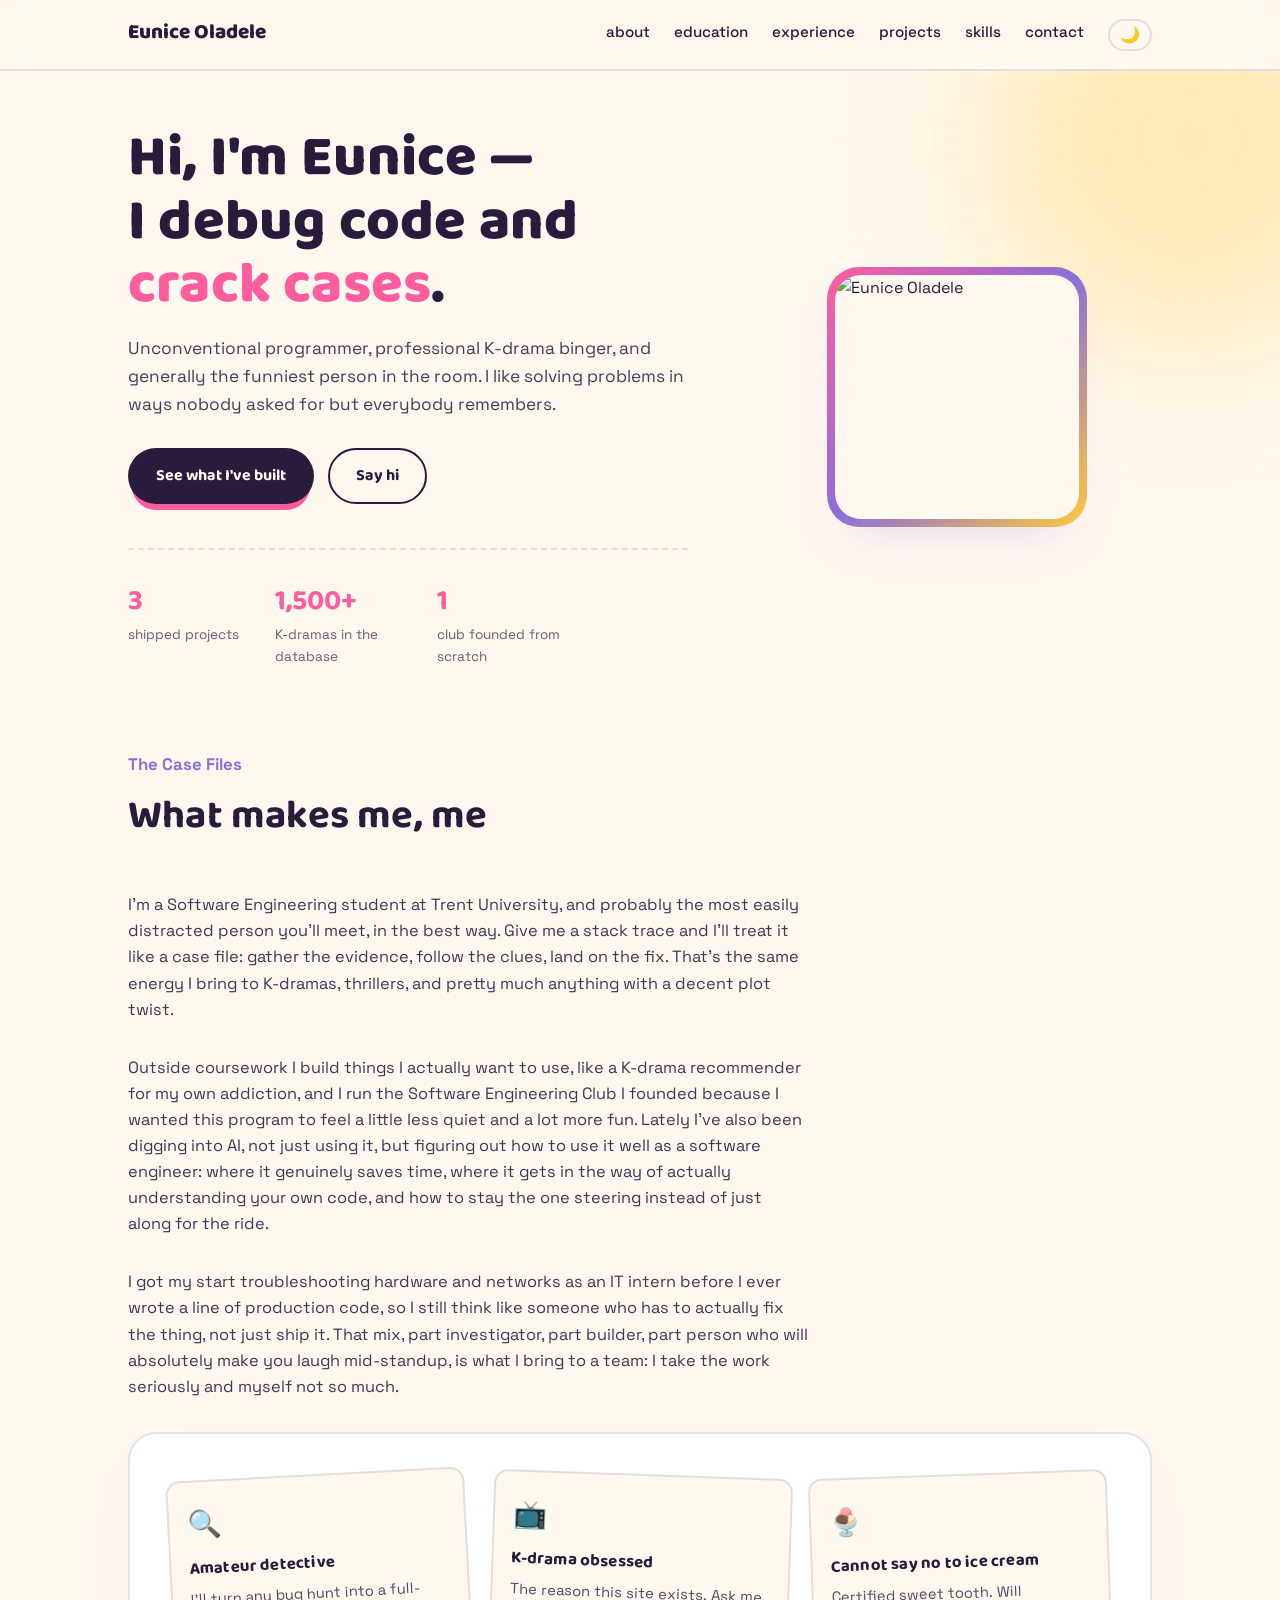
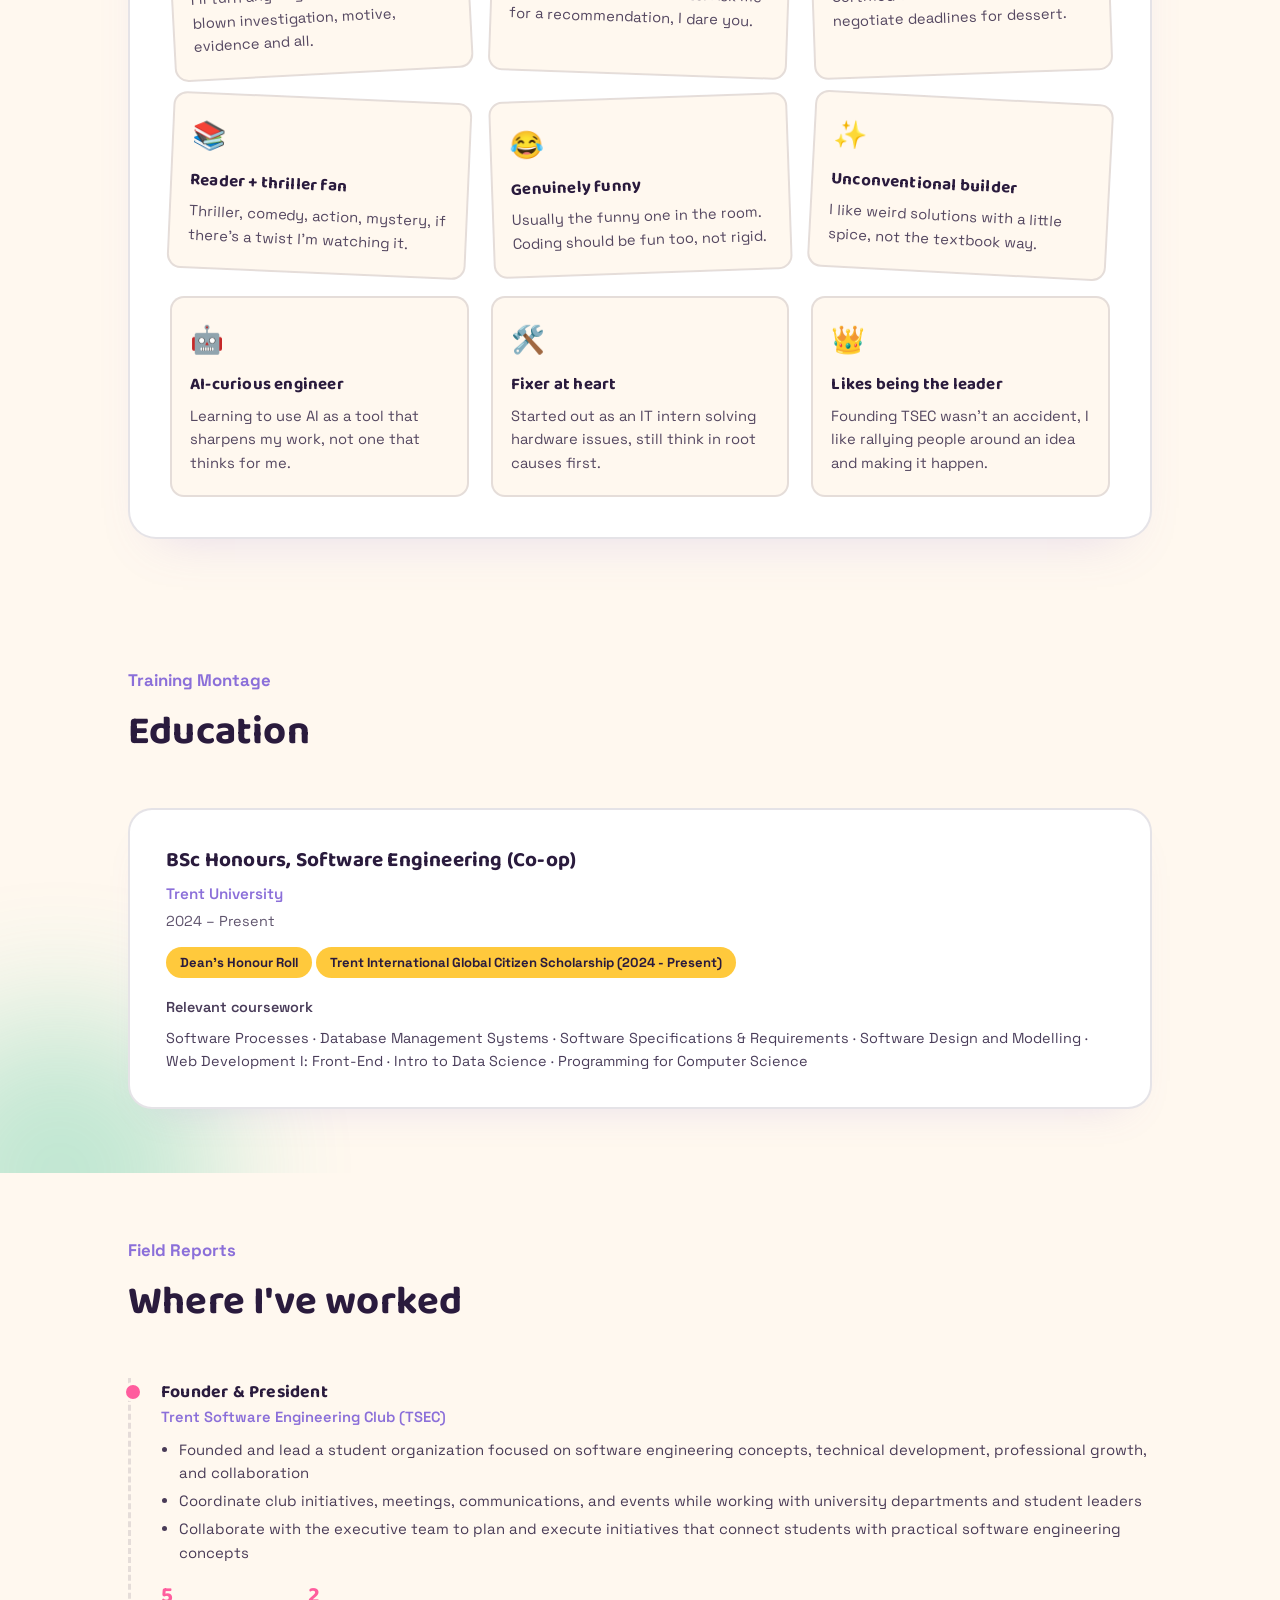
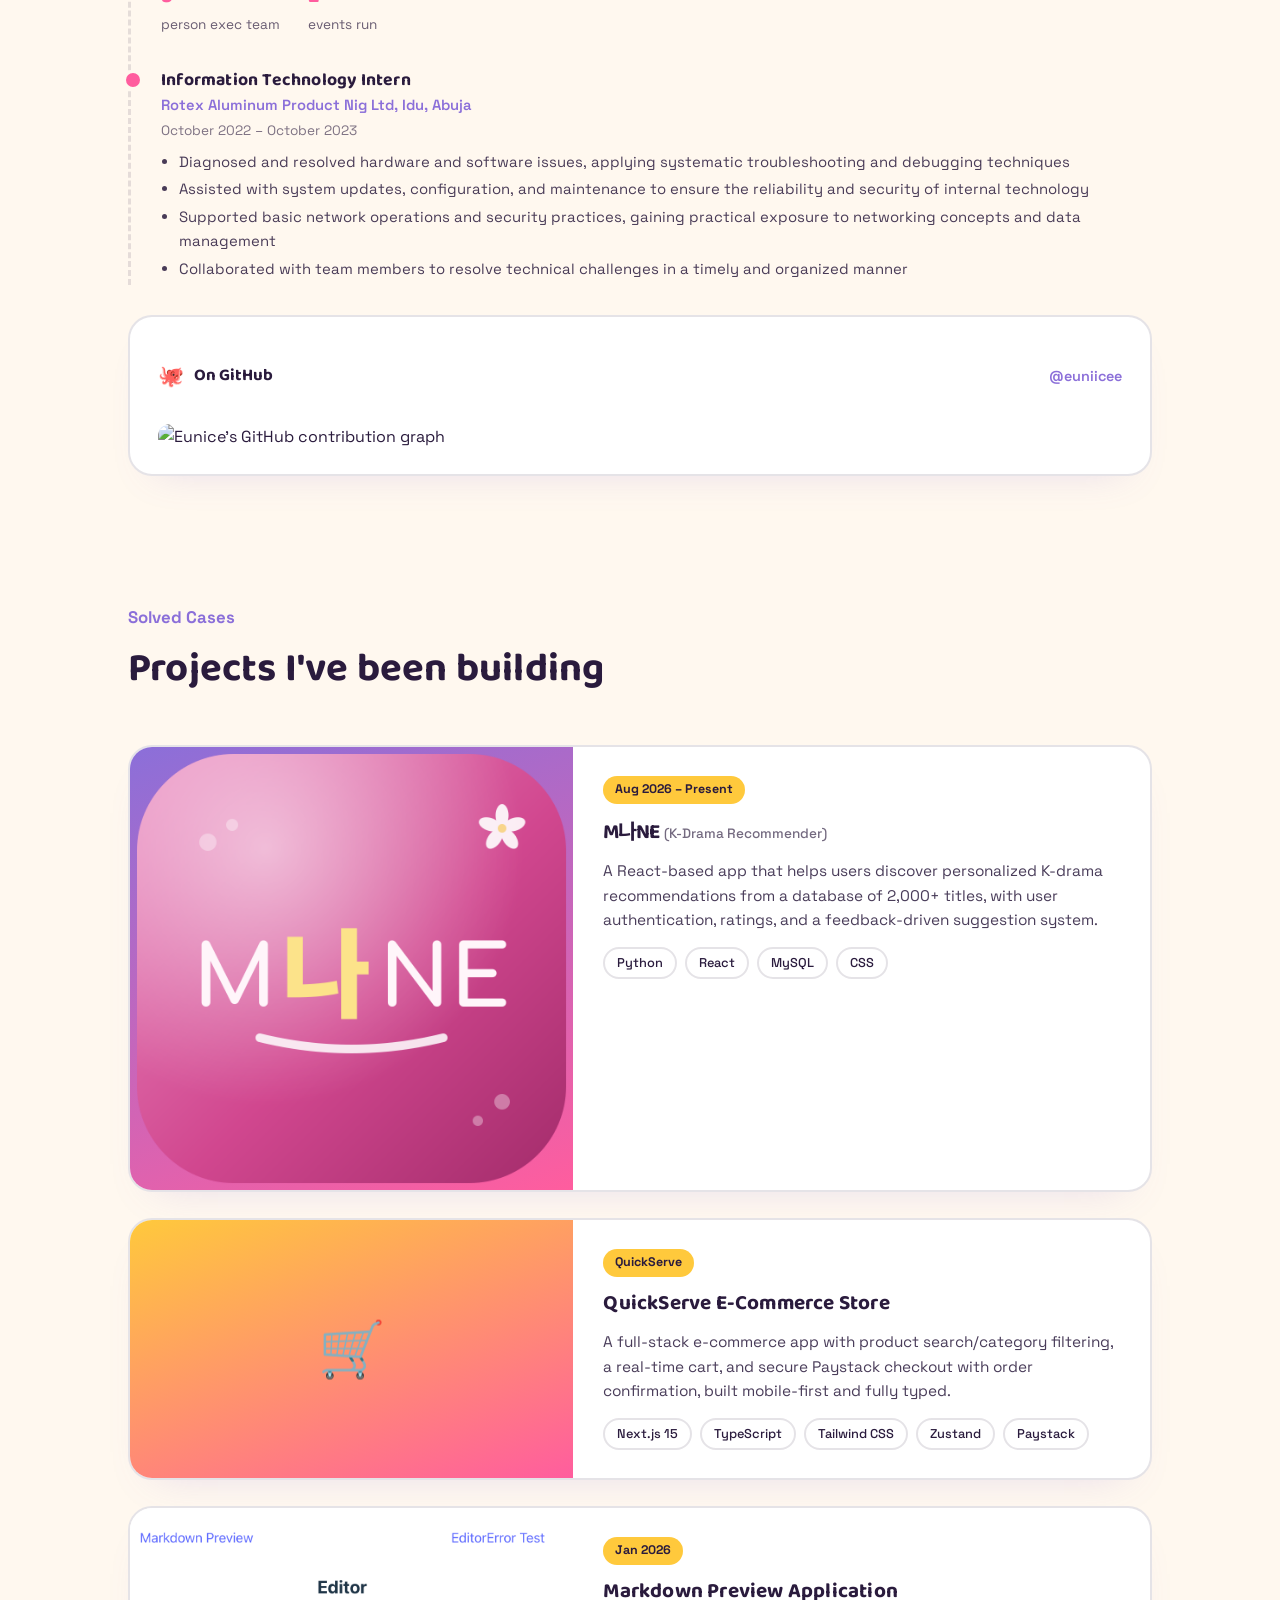
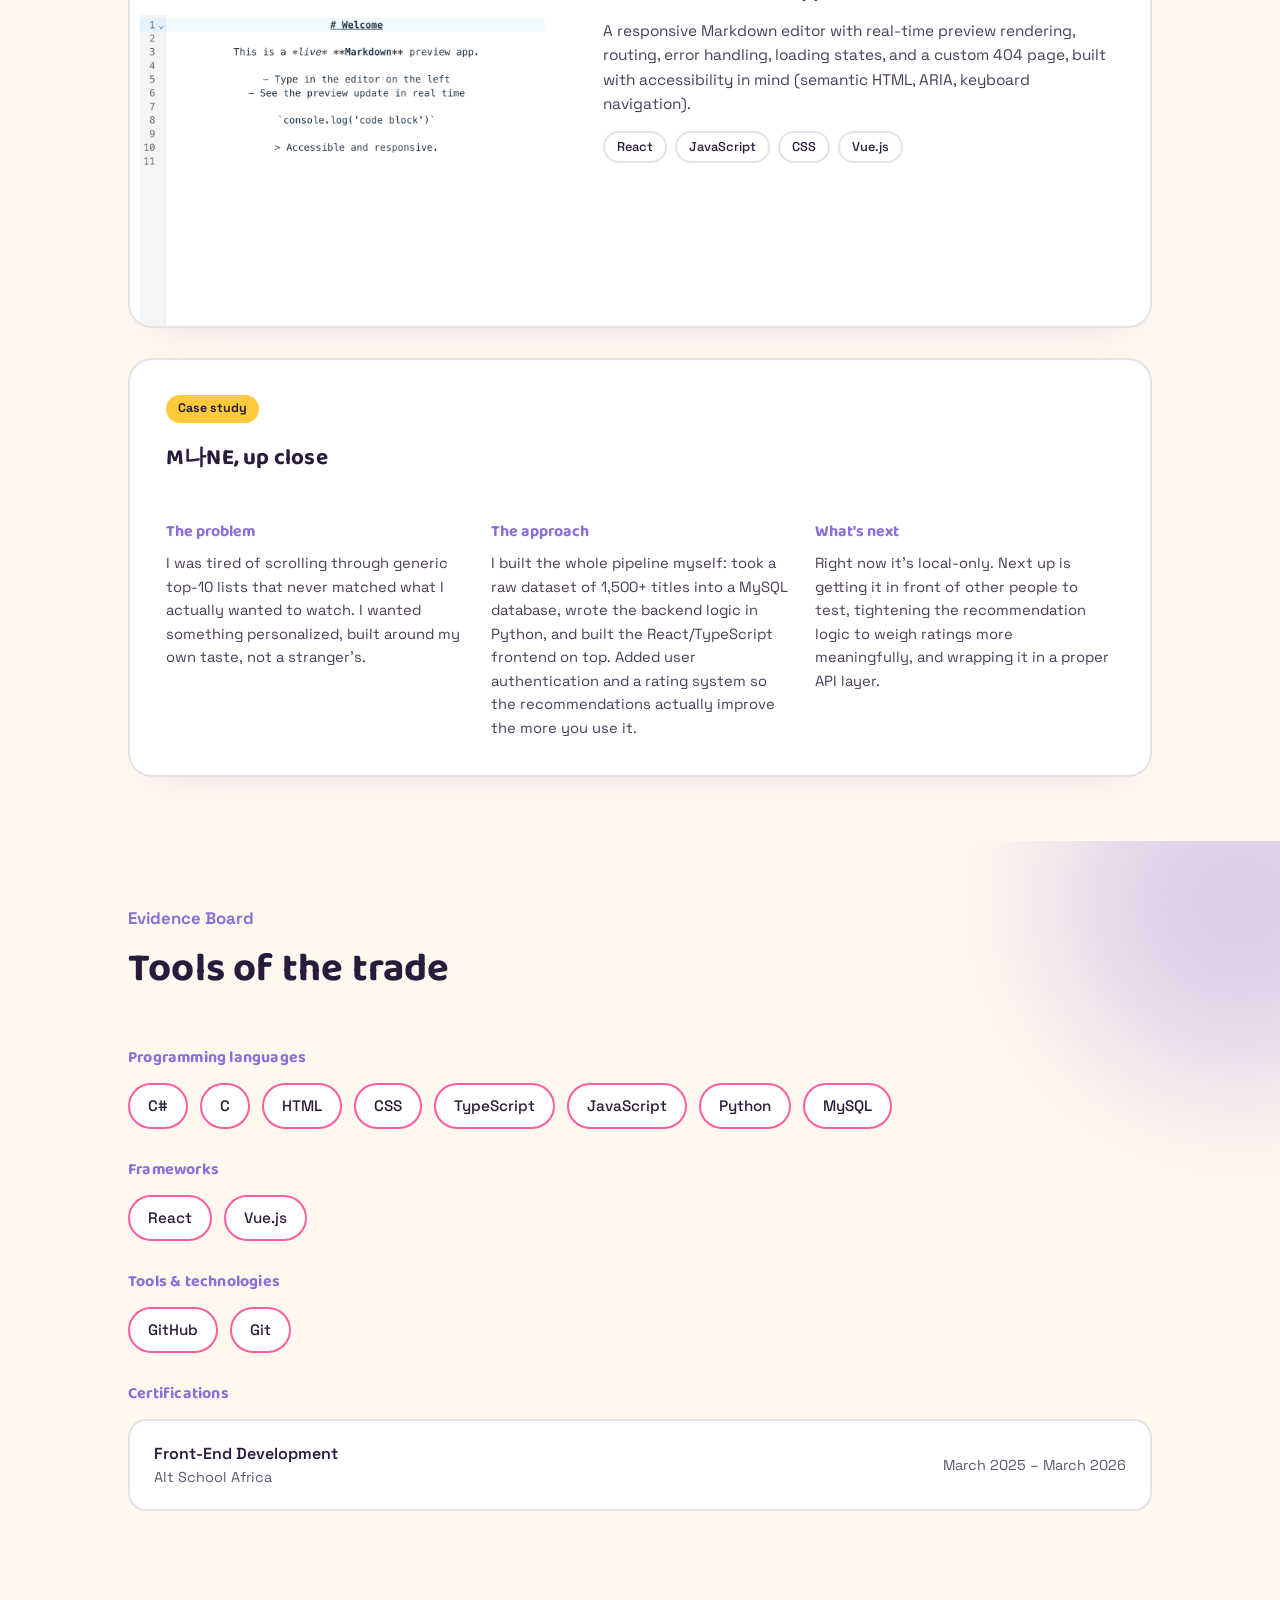
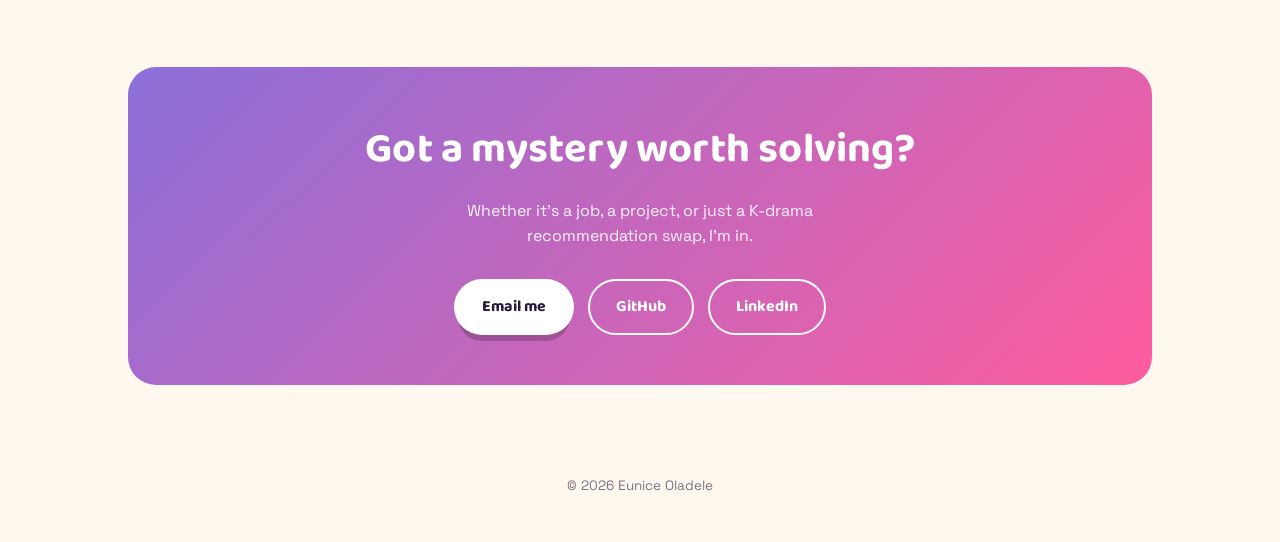
==== commit e78fe8a1: "Updated profile details" ====
--- a/index.html
+++ b/index.html
@@ -39,7 +39,7 @@
       </div>
       <div class="stat-row">
         <div class="stat"><strong>3</strong><span>shipped projects</span></div>
-        <div class="stat"><strong>2,000+</strong><span>K-dramas in the database</span></div>
+        <div class="stat"><strong>1,500+</strong><span>K-dramas in the database</span></div>
         <div class="stat"><strong>1</strong><span>club founded from scratch</span></div>
       </div>
     </div>
@@ -252,7 +252,7 @@
       <div class="cta-row">
         <a class="btn btn-solid" href="mailto:euniceoladele0@gmail.com">Email me</a>
         <a class="btn btn-outline" href="https://github.com/euniicee" target="_blank" rel="noopener">GitHub</a>
-        <a class="btn btn-outline" href="https://linkedin.com/in/eunice-oladele" target="_blank" rel="noopener">LinkedIn</a>
+        <a class="btn btn-outline" href="https://www.linkedin.com/in/eunice-oladele-189aab30a"target="_blank" rel="noopener">LinkedIn</a>
       </div>
     </div>
   </div>
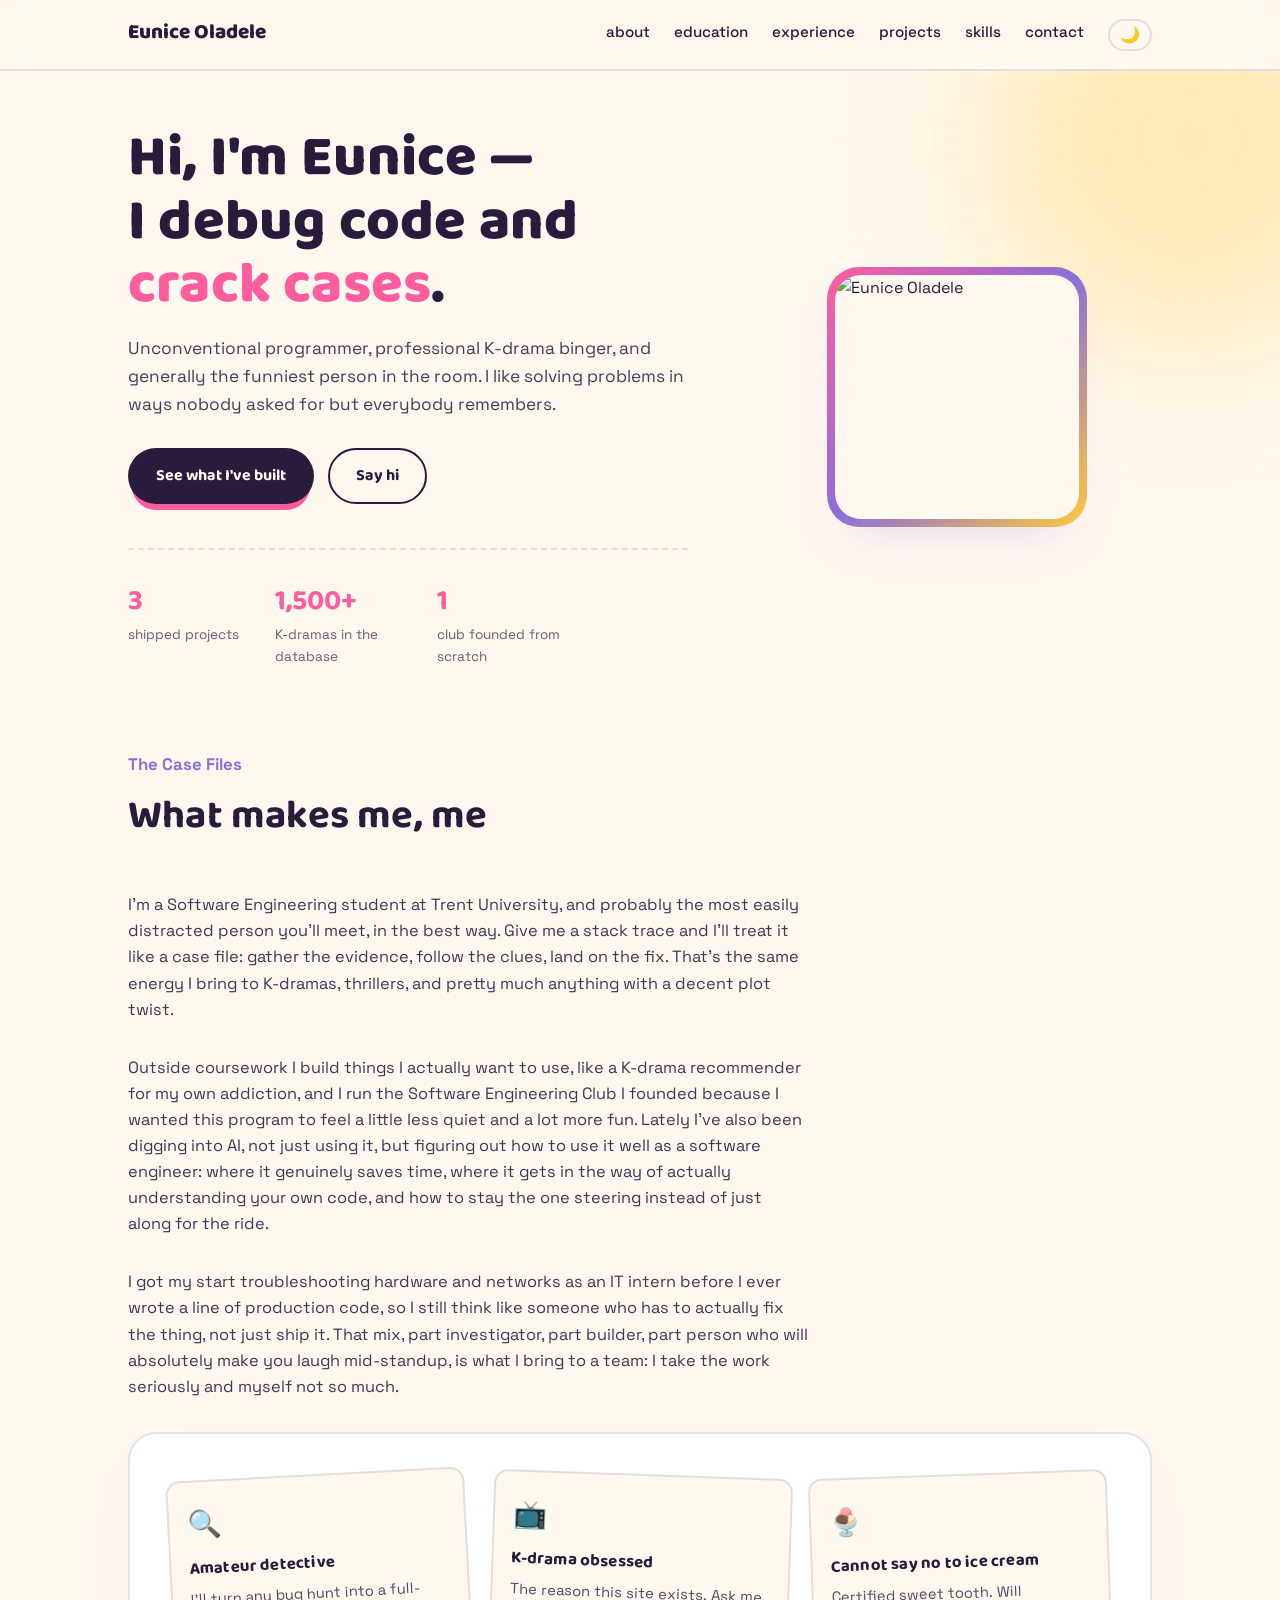
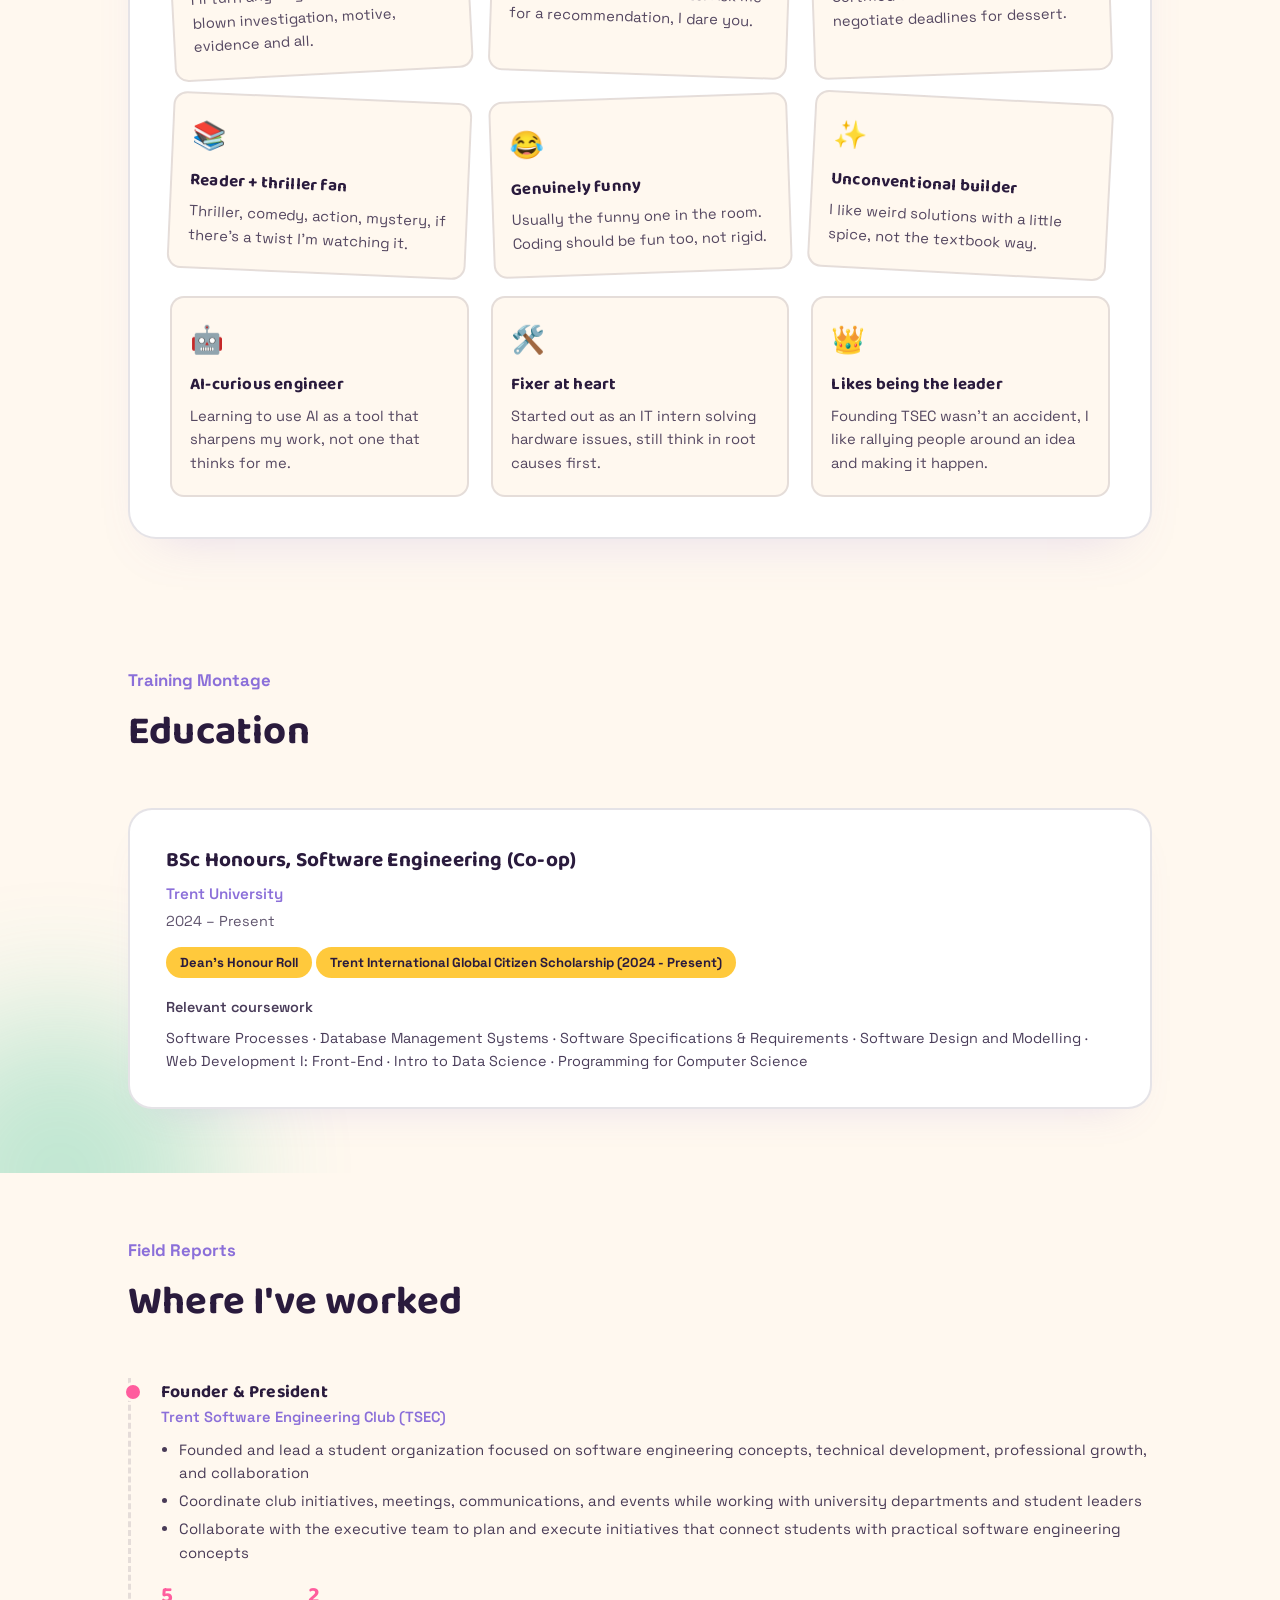
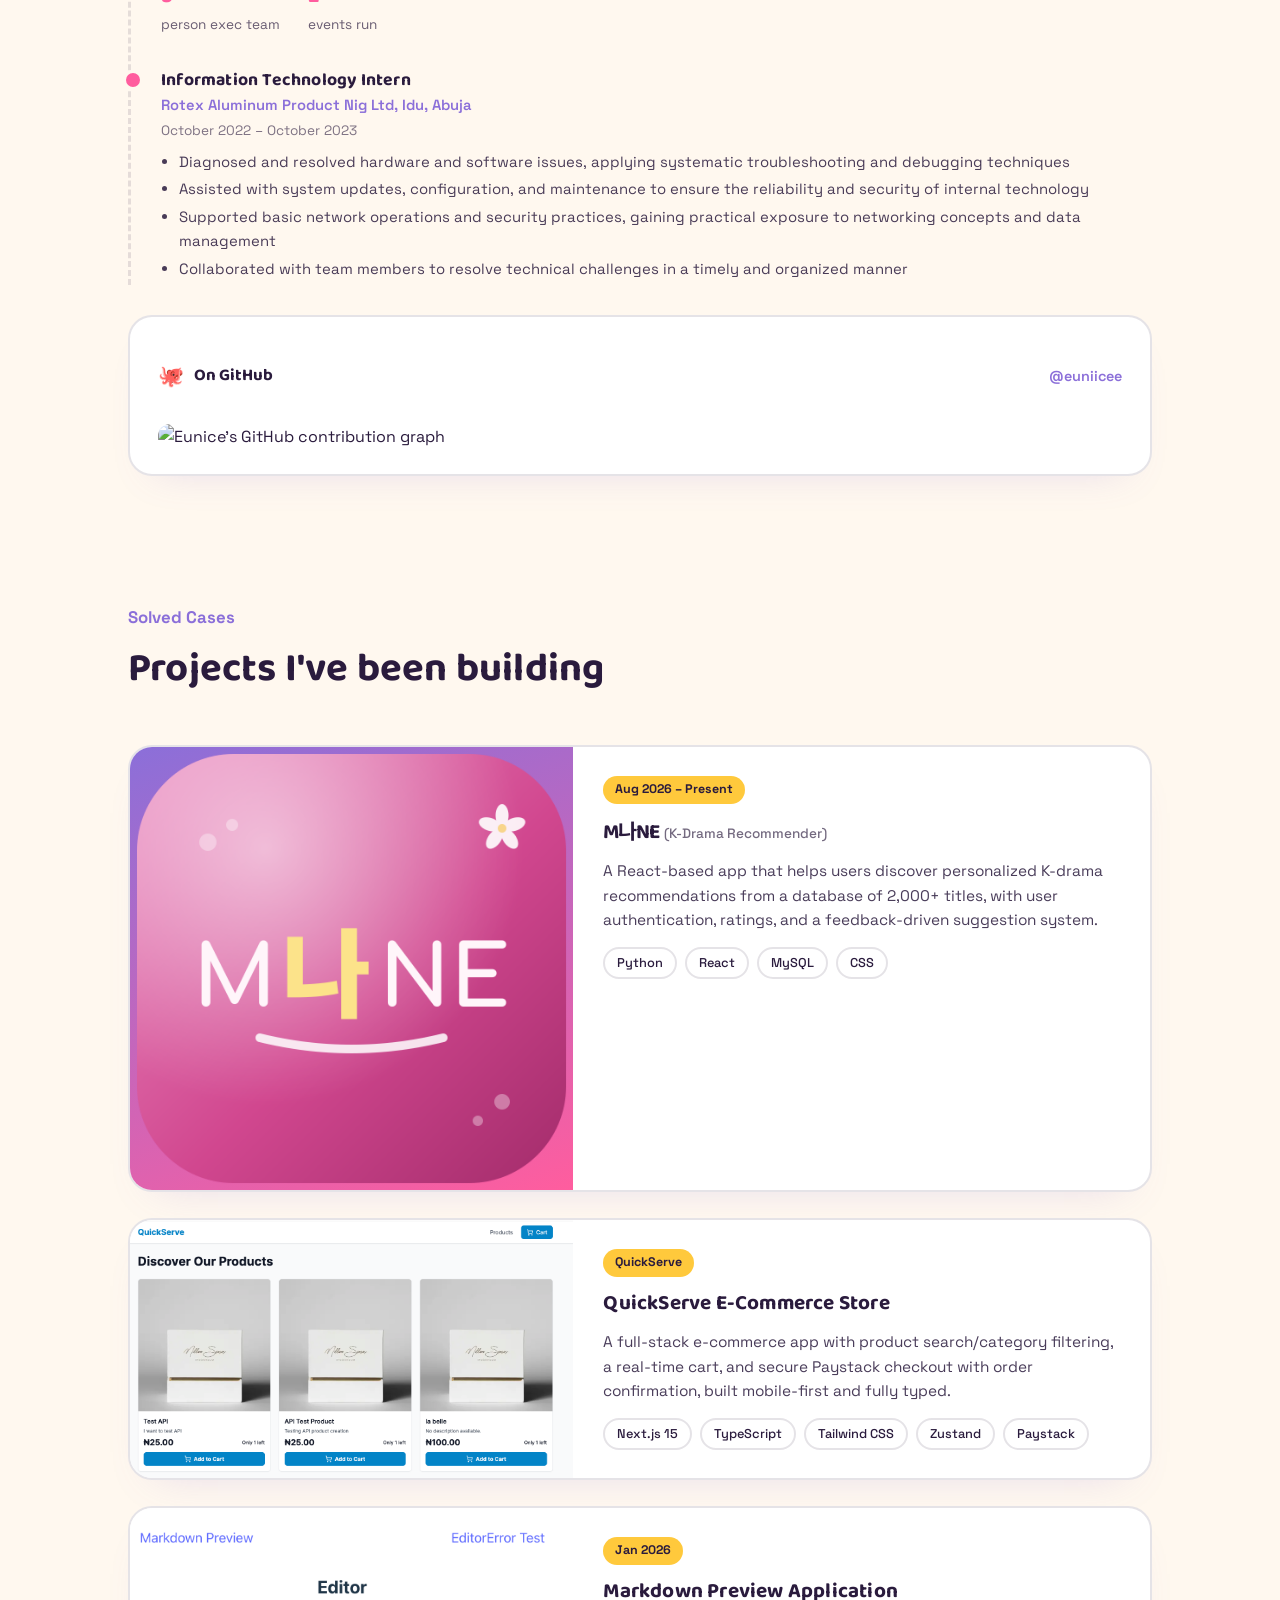
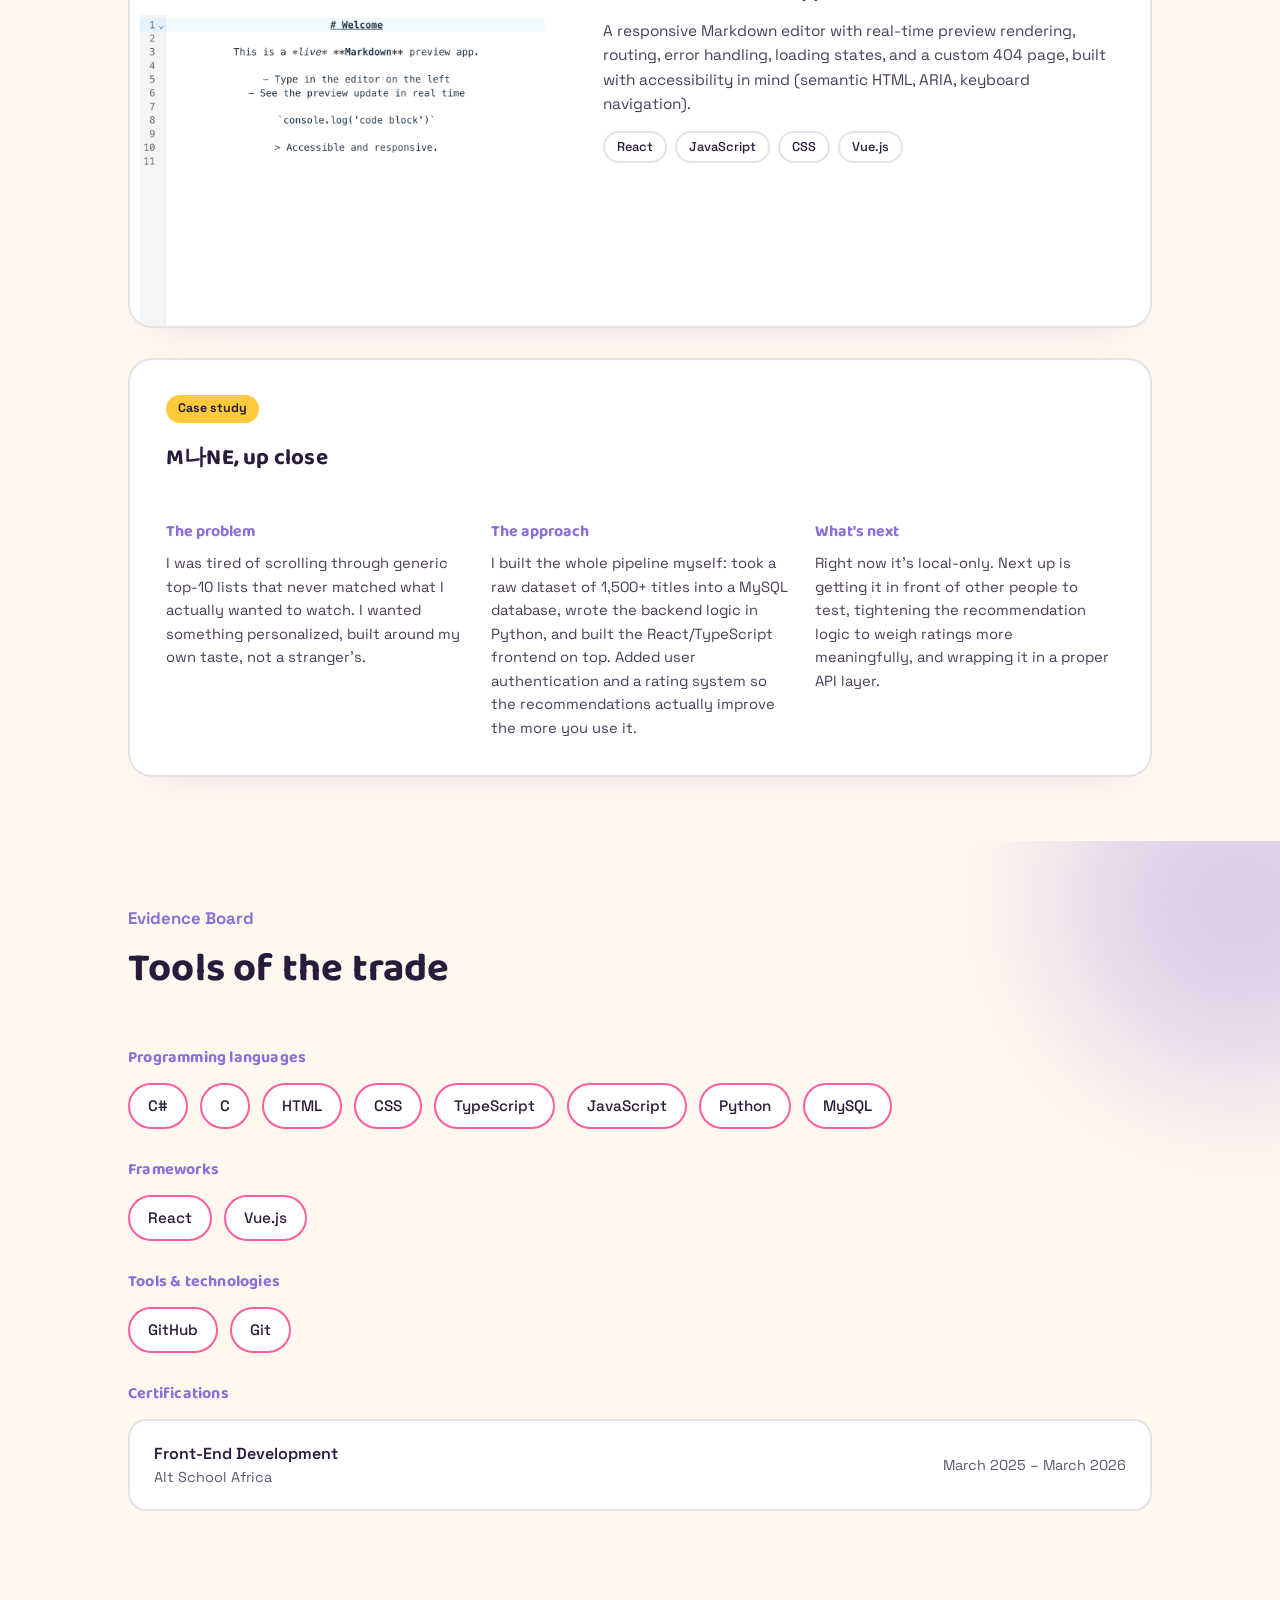
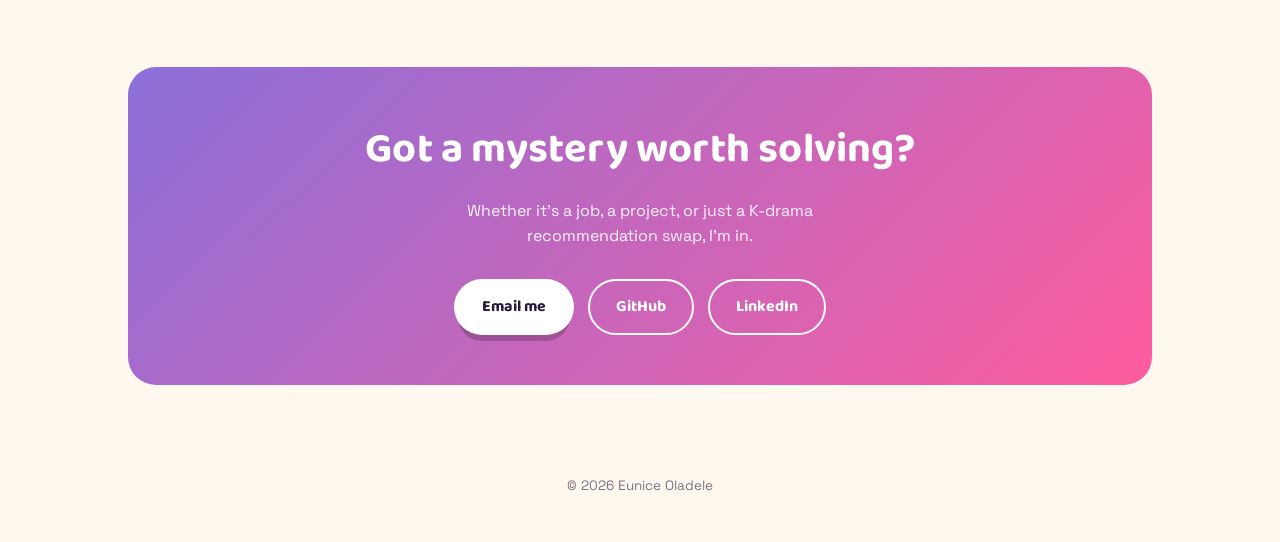
==== commit 269c4cc1: "Updated Quickserve Image" ====
--- a/index.html
+++ b/index.html
@@ -164,7 +164,9 @@
         </div>
       </div>
       <div class="proj-card">
-        <div class="proj-art alt2">🛒</div>
+        <div class="proj-art alt2">
+          <img src = "img/quickserve.png" alt="QuickServe E-Commerce Store" style="width:100%;height:100%;object-fit:cover;display:block;" />
+        </div>
         <div class="proj-body">
           <span class="tag">QuickServe</span>
           <h3>QuickServe E-Commerce Store</h3>
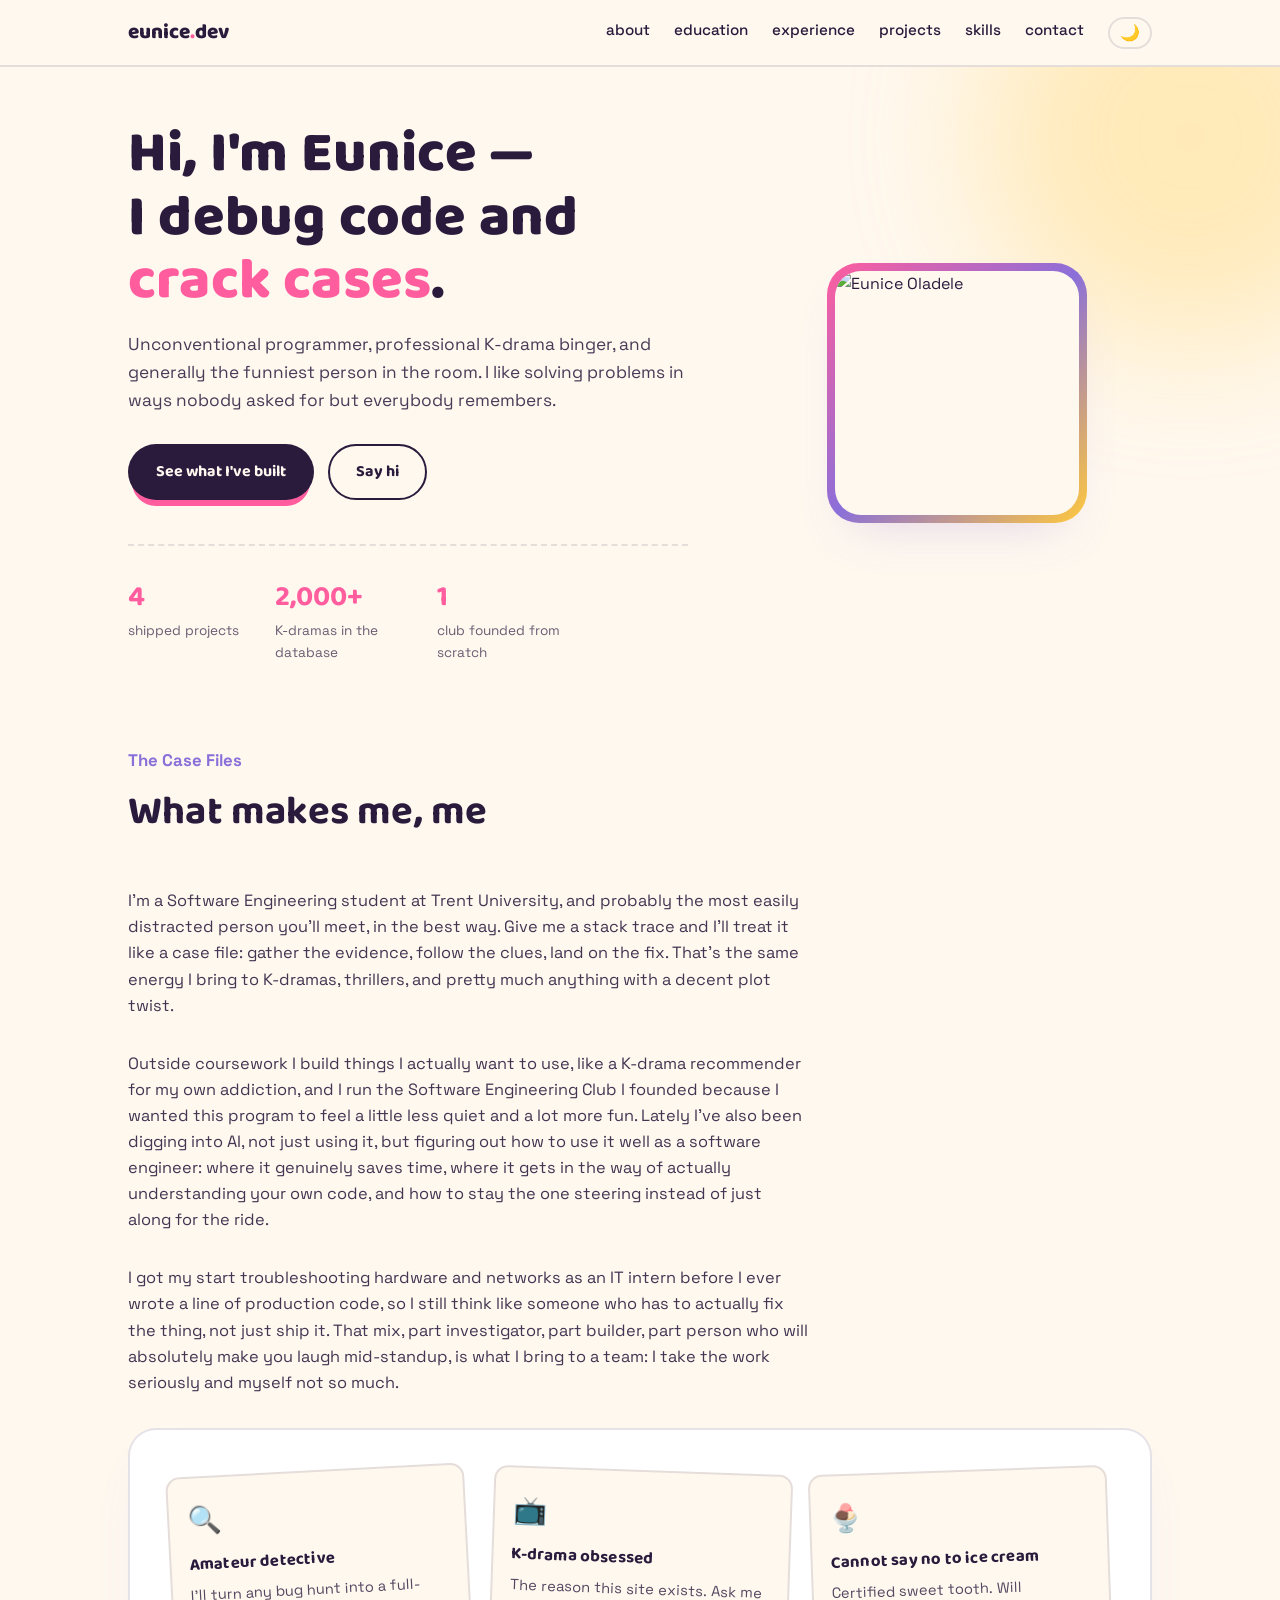
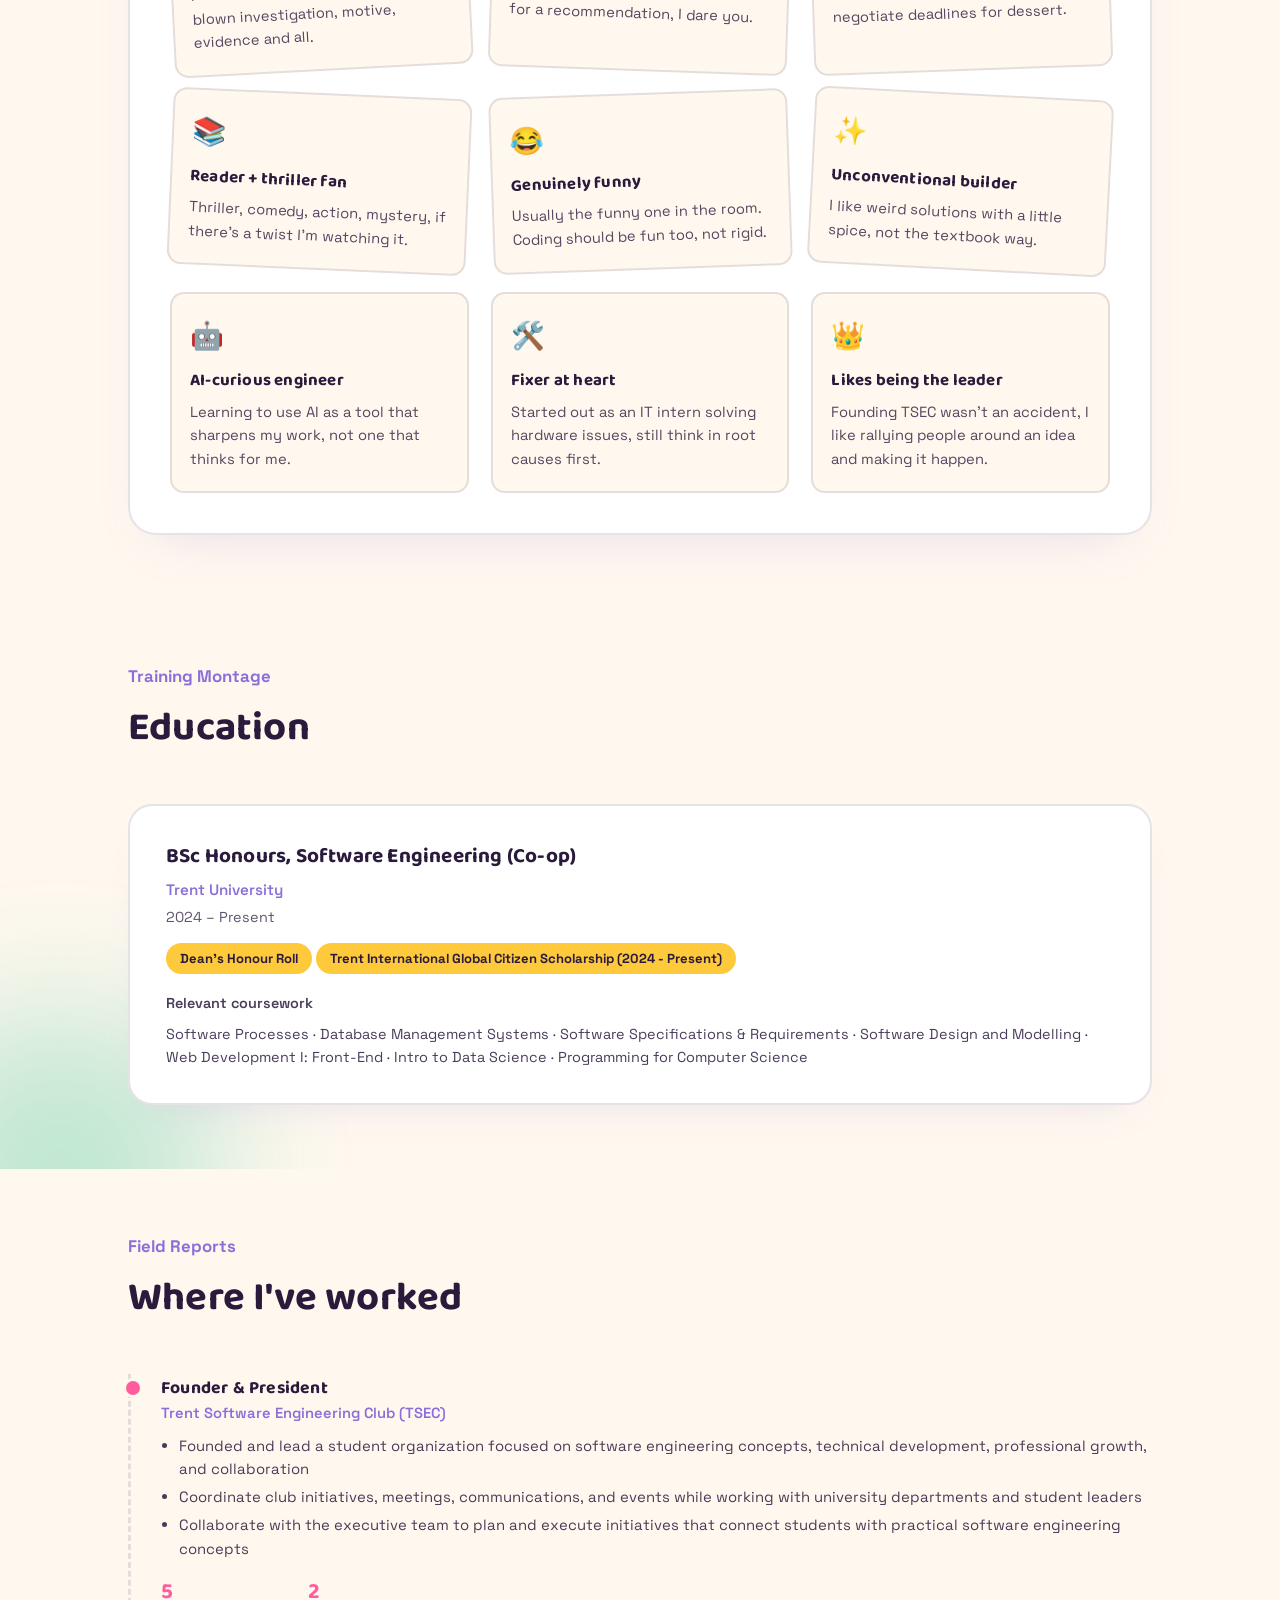
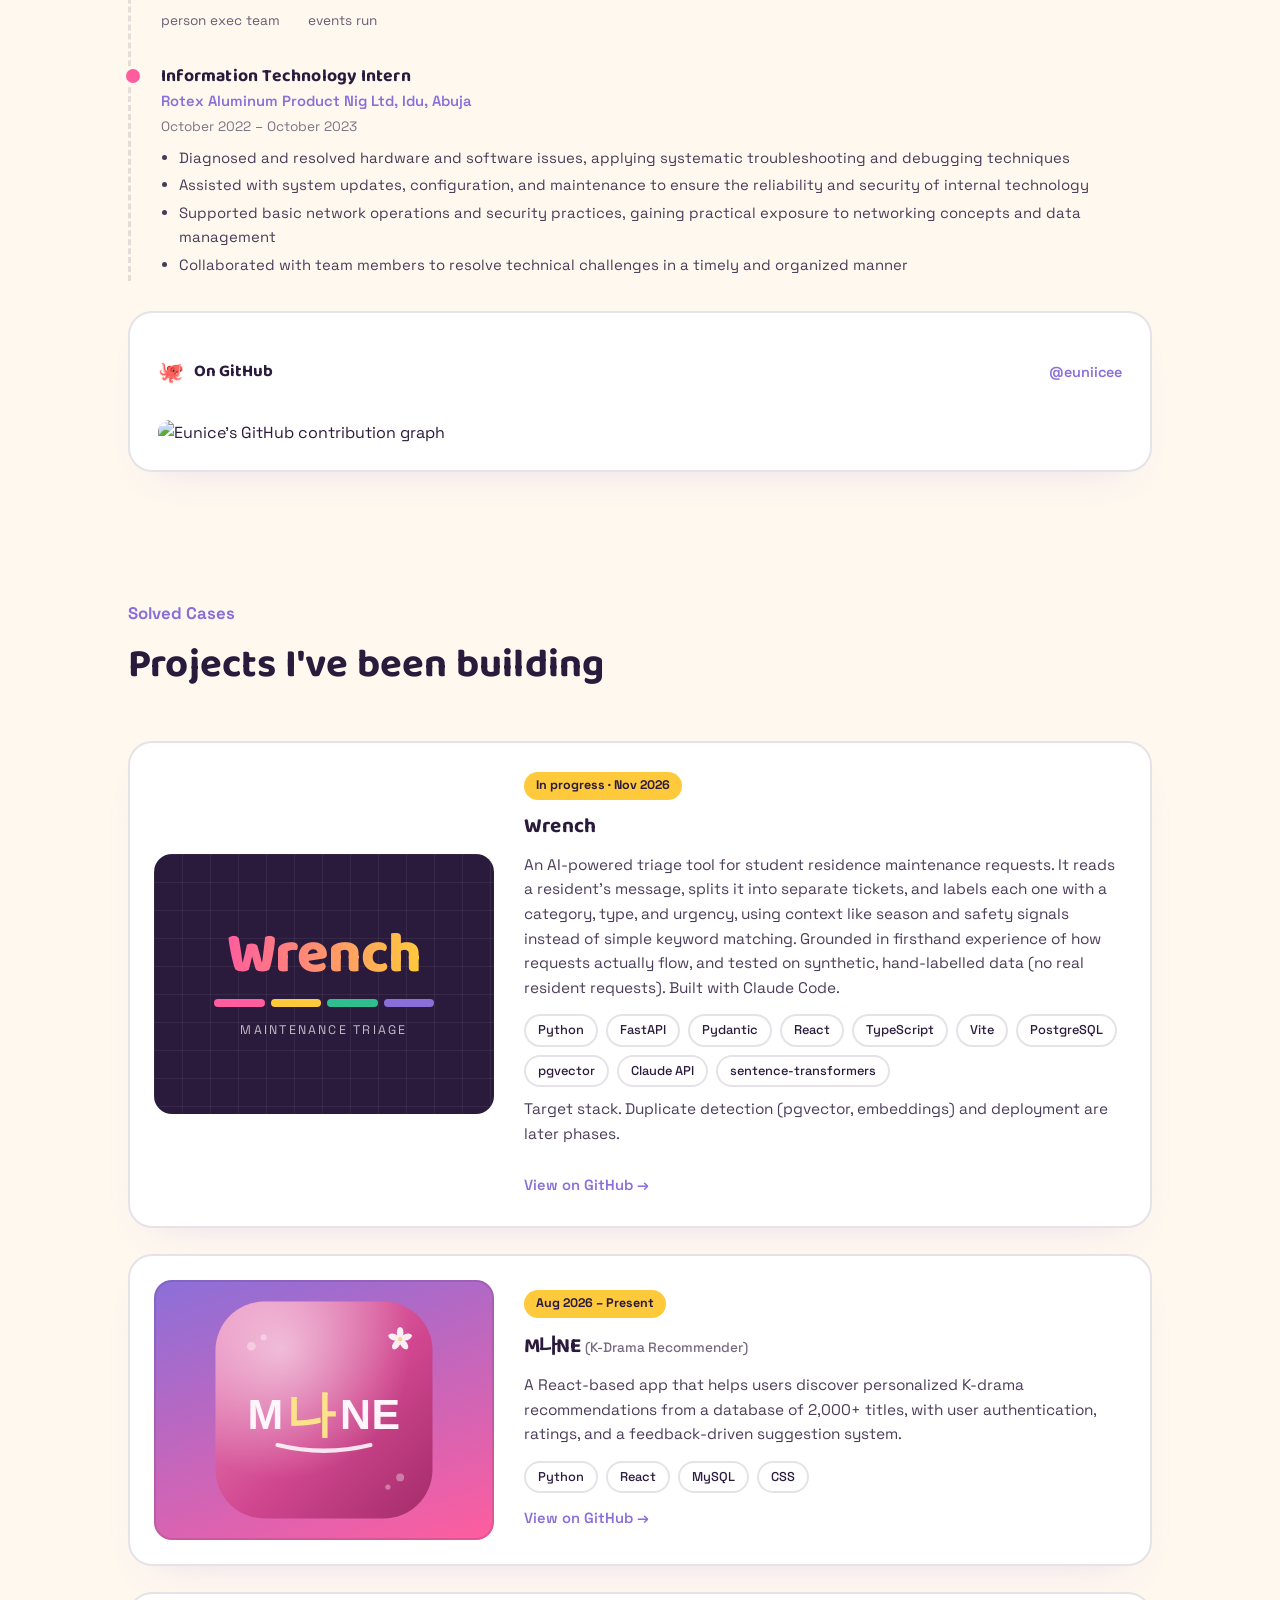
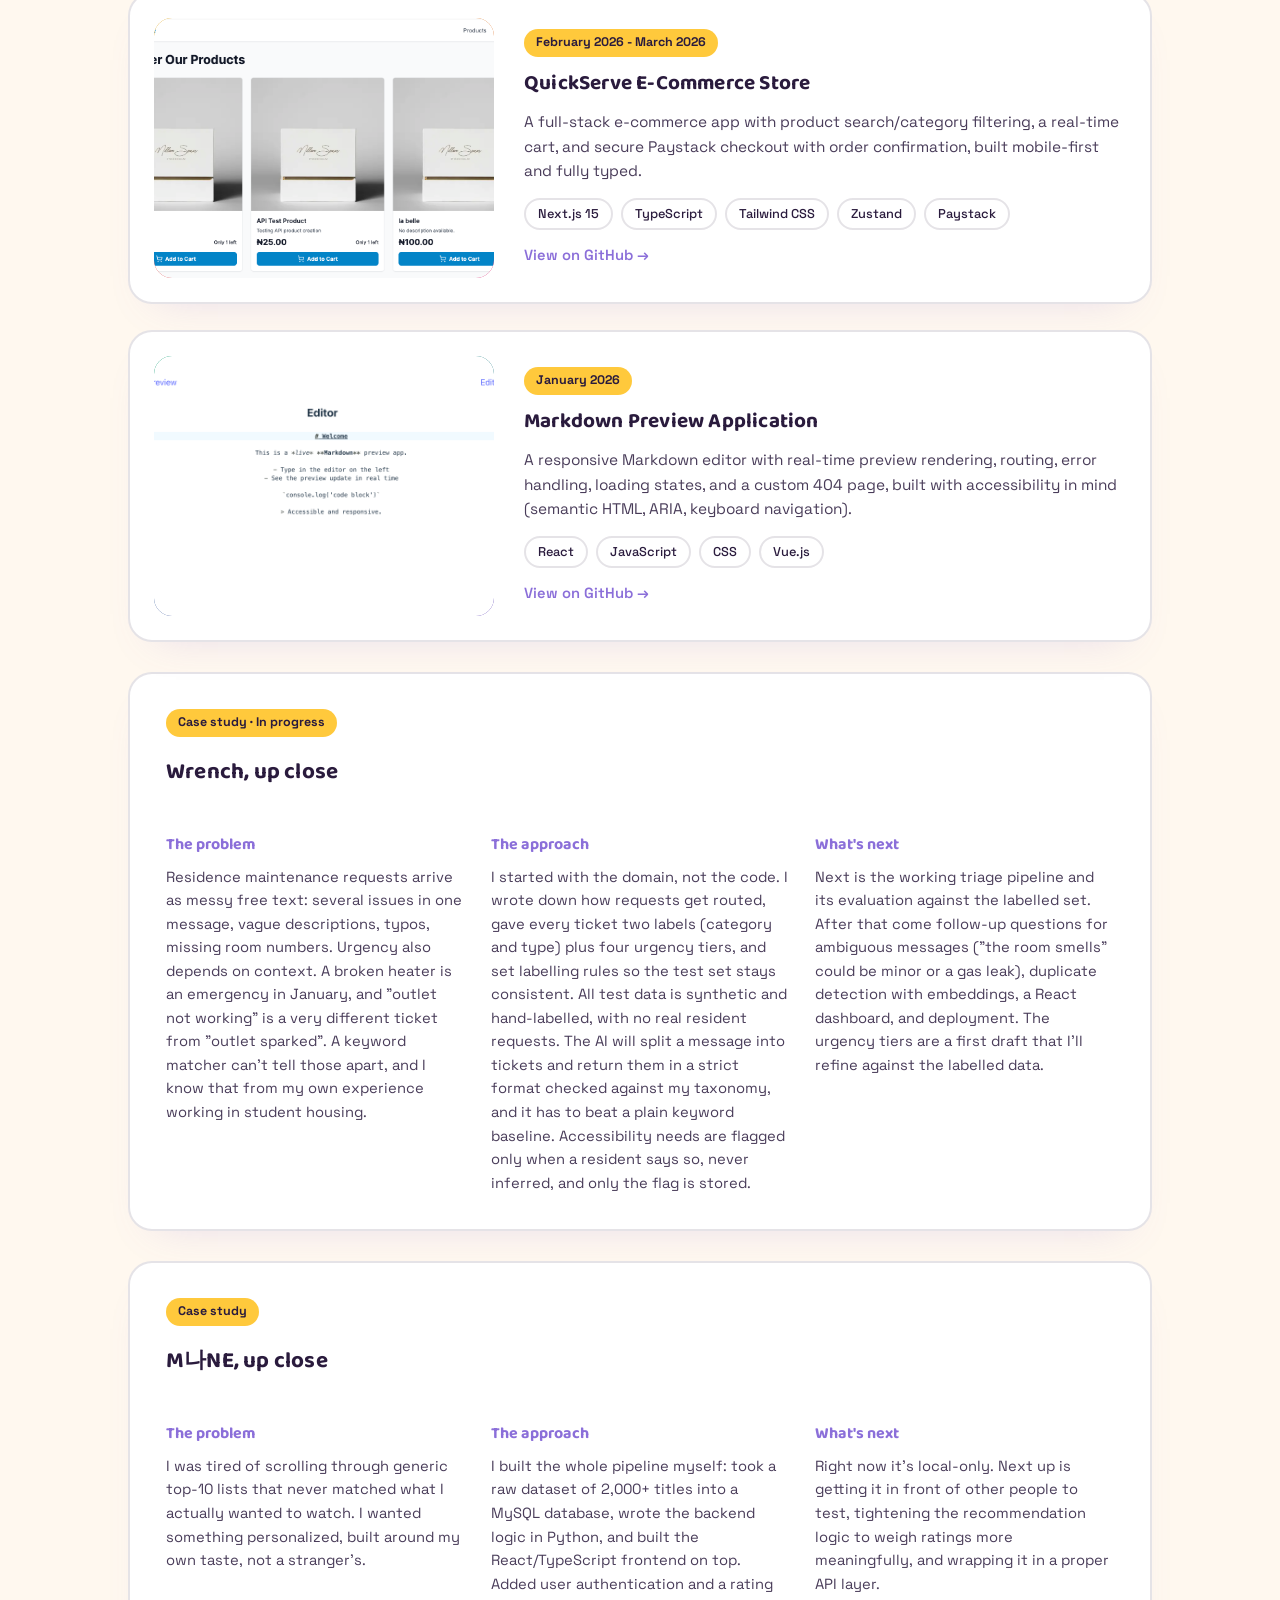
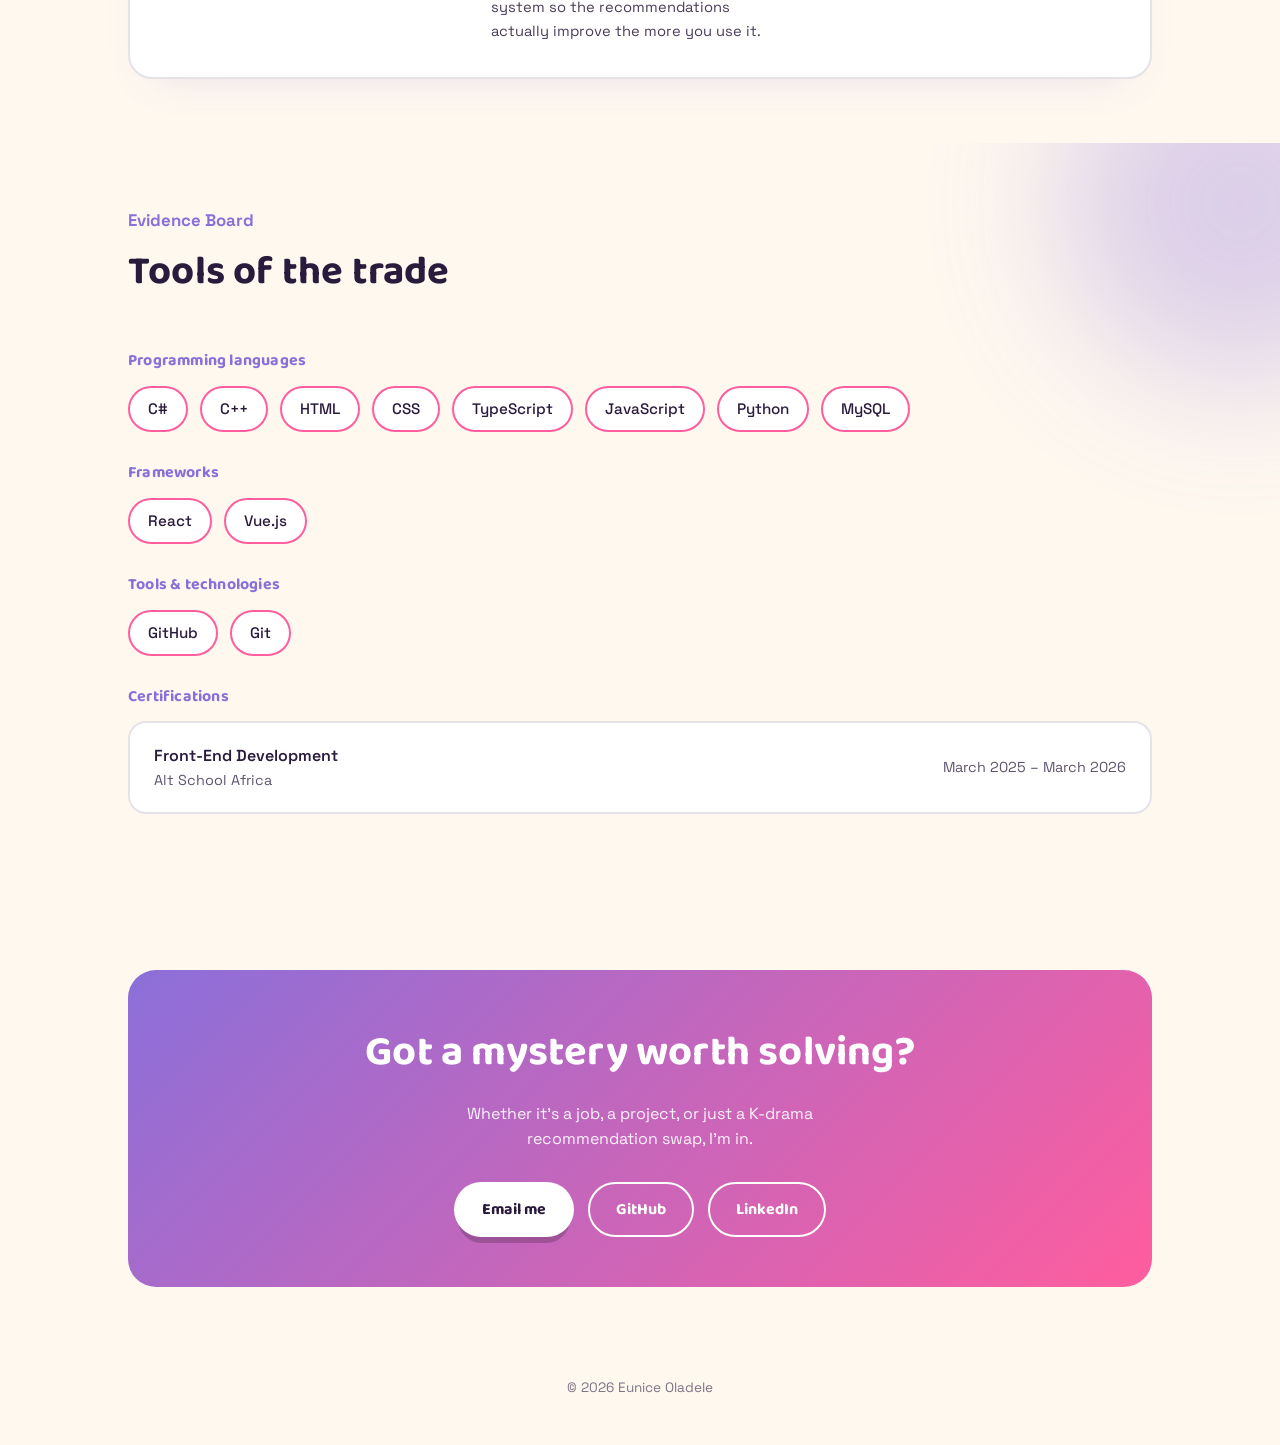
==== commit 245e9229: "Update portoflio with new project" ====
--- a/index.html
+++ b/index.html
@@ -1,285 +1,690 @@
-<!DOCTYPE html>
+<!doctype html>
 <html lang="en">
-<head>
-<meta charset="UTF-8">
-<meta name="viewport" content="width=device-width, initial-scale=1, viewport-fit=cover">
-<title>Eunice Oladele — Case Closed on Boring Code</title>
-<link rel="preconnect" href="https://fonts.googleapis.com">
-<link href="https://fonts.googleapis.com/css2?family=Baloo+2:wght@500;700;800&family=Noto+Sans+KR:wght@700;800&family=Space+Grotesk:wght@400;500;700&display=swap" rel="stylesheet">
-<link rel="stylesheet" href="style.css">
-</head>
-<body>
-
-<nav>
-  <div class="wrap">
-    <a href="index.html">
-      <div class="brand">Eunice<span> </span>Oladele</div>
-    </a>
-    <ul>
-      <li><a href="#about">about</a></li>
-      <li><a href="#education">education</a></li>
-      <li><a href="#experience">experience</a></li>
-      <li><a href="#projects">projects</a></li>
-      <li><a href="#skills">skills</a></li>
-      <li><a href="#contact">contact</a></li>
-      <li><button id="theme-toggle" aria-label="Toggle dark and light mode">🌙</button></li>
-    </ul>
-  </div>
-</nav>
-
-<section class="hero">
-  <div class="bg-blob" style="width:420px; height:420px; top:-140px; right:-120px; background:var(--yellow);"></div>
-  <div class="wrap">
-    <div class="hero-text">
-      <h1>Hi, I'm Eunice —<br>I debug code and <em>crack cases</em>.</h1>
-      <p class="lede">Unconventional programmer, professional K-drama binger, and generally the funniest person in the room. I like solving problems in ways nobody asked for but everybody remembers.</p>
-      <div class="cta-row">
-        <a class="btn btn-solid" href="#projects">See what I've built</a>
-        <a class="btn btn-outline" href="#contact">Say hi</a>
-      </div>
-      <div class="stat-row">
-        <div class="stat"><strong>3</strong><span>shipped projects</span></div>
-        <div class="stat"><strong>1,500+</strong><span>K-dramas in the database</span></div>
-        <div class="stat"><strong>1</strong><span>club founded from scratch</span></div>
-      </div>
-    </div>
-   
-    <div class="photo-card">
-      <img src="./img/EO - 4.png" height="200" fill="%23FFF8EF"/%3E%3Ccircle cx="100" cy="78" r="38" fill="%23E8DAFB"/%3E%3Cpath d="M30 190c8-46 46-70 70-70s62 24 70 70" fill="%23E8DAFB"/%3E%3C/svg%3E" alt="Eunice Oladele">
-    </div>
-  </div>
-</section>
-
-<section id="about">
-  <div class="wrap">
-    <div class="sec-head">
-      <div class="kicker">The Case Files</div>
-      <h2>What makes me, me</h2>
-    </div>
-    <p style="max-width:68ch; font-size:1.02rem; opacity:.88; margin-bottom:32px;">
-      I'm a Software Engineering student at Trent University, and probably the most easily distracted person you'll meet, in the best way. Give me a stack trace and I'll treat it like a case file: gather the evidence, follow the clues, land on the fix. That's the same energy I bring to K-dramas, thrillers, and pretty much anything with a decent plot twist.
-    </p>
-    <p style="max-width:68ch; font-size:1.02rem; opacity:.88; margin-bottom:32px;">
-      Outside coursework I build things I actually want to use, like a K-drama recommender for my own addiction, and I run the Software Engineering Club I founded because I wanted this program to feel a little less quiet and a lot more fun. Lately I've also been digging into AI, not just using it, but figuring out how to use it well as a software engineer: where it genuinely saves time, where it gets in the way of actually understanding your own code, and how to stay the one steering instead of just along for the ride.
-    </p>
-    <p style="max-width:68ch; font-size:1.02rem; opacity:.88; margin-bottom:32px;">
-      I got my start troubleshooting hardware and networks as an IT intern before I ever wrote a line of production code, so I still think like someone who has to actually fix the thing, not just ship it. That mix, part investigator, part builder, part person who will absolutely make you laugh mid-standup, is what I bring to a team: I take the work seriously and myself not so much.
-    </p>
-    <div class="board">
-      <div class="pins">
-        <div class="pin"><div class="ic">🔍</div><h3>Amateur detective</h3><p>I'll turn any bug hunt into a full-blown investigation, motive, evidence and all.</p></div>
-        <div class="pin"><div class="ic">📺</div><h3>K-drama obsessed</h3><p>The reason this site exists. Ask me for a recommendation, I dare you.</p></div>
-        <div class="pin"><div class="ic">🍨</div><h3>Cannot say no to ice cream</h3><p>Certified sweet tooth. Will negotiate deadlines for dessert.</p></div>
-        <div class="pin"><div class="ic">📚</div><h3>Reader + thriller fan</h3><p>Thriller, comedy, action, mystery, if there's a twist I'm watching it.</p></div>
-        <div class="pin"><div class="ic">😂</div><h3>Genuinely funny</h3><p>Usually the funny one in the room. Coding should be fun too, not rigid.</p></div>
-        <div class="pin"><div class="ic">✨</div><h3>Unconventional builder</h3><p>I like weird solutions with a little spice, not the textbook way.</p></div>
-        <div class="pin"><div class="ic">🤖</div><h3>AI-curious engineer</h3><p>Learning to use AI as a tool that sharpens my work, not one that thinks for me.</p></div>
-        <div class="pin"><div class="ic">🛠️</div><h3>Fixer at heart</h3><p>Started out as an IT intern solving hardware issues, still think in root causes first.</p></div>
-        <div class="pin"><div class="ic">👑</div><h3>Likes being the leader</h3><p>Founding TSEC wasn't an accident, I like rallying people around an idea and making it happen.</p></div>
-      </div>
-    </div>
-  </div>
-</section>
-
-<section id="education">
-  <div class="bg-blob" style="width:320px; height:320px; bottom:-160px; left:-100px; background:var(--mint);"></div>
-  <div class="wrap">
-    <div class="sec-head">
-      <div class="kicker">Training Montage</div>
-      <h2>Education</h2>
-    </div>
-    <div class="edu-card">
-      <h3>BSc Honours, Software Engineering (Co-op)</h3>
-      <div class="role">Trent University</div>
-      <div class="meta">2024 – Present</div>
-      <span class="honor">Dean's Honour Roll</span>
-      <span class="honor">Trent International Global Citizen Scholarship (2024 - Present)</span>
-      <div class="courses">
-        <strong>Relevant coursework</strong>
-        Software Processes · Database Management Systems · Software Specifications &amp; Requirements · Software Design and Modelling · Web Development I: Front-End · Intro to Data Science · Programming for Computer Science
-      </div>
-    </div>
-  </div>
-</section>
-
-<section id="experience">
-  <div class="wrap">
-    <div class="sec-head">
-      <div class="kicker">Field Reports</div>
-      <h2>Where I've worked</h2>
-    </div>
-    <div class="timeline">
-      <div class="tl-item">
-        <h3>Founder &amp; President</h3>
-        <div class="role">Trent Software Engineering Club (TSEC)</div>
+  <head>
+    <meta charset="UTF-8" />
+    <meta
+      name="viewport"
+      content="width=device-width, initial-scale=1, viewport-fit=cover"
+    />
+    <title>Eunice Oladele — Case Closed on Boring Code</title>
+    <link rel="preconnect" href="https://fonts.googleapis.com" />
+    <link
+      href="https://fonts.googleapis.com/css2?family=Baloo+2:wght@500;700;800&family=Noto+Sans+KR:wght@700;800&family=Space+Grotesk:wght@400;500;700&display=swap"
+      rel="stylesheet"
+    />
+    <link rel="stylesheet" href="style.css" />
+  </head>
+  <body>
+    <nav>
+      <div class="wrap">
+        <div class="brand">eunice<span>.</span>dev</div>
         <ul>
-          <li>Founded and lead a student organization focused on software engineering concepts, technical development, professional growth, and collaboration</li>
-          <li>Coordinate club initiatives, meetings, communications, and events while working with university departments and student leaders</li>
-          <li>Collaborate with the executive team to plan and execute initiatives that connect students with practical software engineering concepts</li>
+          <li><a href="#about">about</a></li>
+          <li><a href="#education">education</a></li>
+          <li><a href="#experience">experience</a></li>
+          <li><a href="#projects">projects</a></li>
+          <li><a href="#skills">skills</a></li>
+          <li><a href="#contact">contact</a></li>
+          <li>
+            <button id="theme-toggle" aria-label="Toggle dark and light mode">
+              🌙
+            </button>
+          </li>
         </ul>
-        <div class="tsec-stats">
-          <div class="stat"><strong>5</strong><span>person exec team</span></div>
-          <div class="stat"><strong>2</strong><span>events run</span></div>
-        </div>
-      </div>
-      <div class="tl-item">
-        <h3>Information Technology Intern</h3>
-        <div class="role">Rotex Aluminum Product Nig Ltd, Idu, Abuja</div>
-        <div class="meta" style="font-size:.85rem; opacity:.6; margin-top:2px;">October 2022 – October 2023</div>
-        <ul>
-          <li>Diagnosed and resolved hardware and software issues, applying systematic troubleshooting and debugging techniques</li>
-          <li>Assisted with system updates, configuration, and maintenance to ensure the reliability and security of internal technology</li>
-          <li>Supported basic network operations and security practices, gaining practical exposure to networking concepts and data management</li>
-          <li>Collaborated with team members to resolve technical challenges in a timely and organized manner</li>
-        </ul>
-      </div>
-    </div>
-    <div class="github-card">
-      <div class="github-card-head">
-        <span>🐙</span>
-        <h4>On GitHub</h4>
-        <a href="https://github.com/euniicee" target="_blank" rel="noopener">@euniicee</a>
-      </div>
-      <img class="github-graph" src="https://ghchart.rshah.org/FF5D9E/euniicee" alt="Eunice's GitHub contribution graph" loading="lazy">
-    </div>
-  </div>
-</section>
-
-<section id="projects">
-  <div class="wrap">
-    <div class="sec-head">
-      <div class="kicker">Solved Cases</div>
-      <h2>Projects I've been building</h2>
-    </div>
-    <div class="proj">
-      <div class="proj-card">
-        <div class="proj-art" style="padding:0;"><img src="[data-uri]